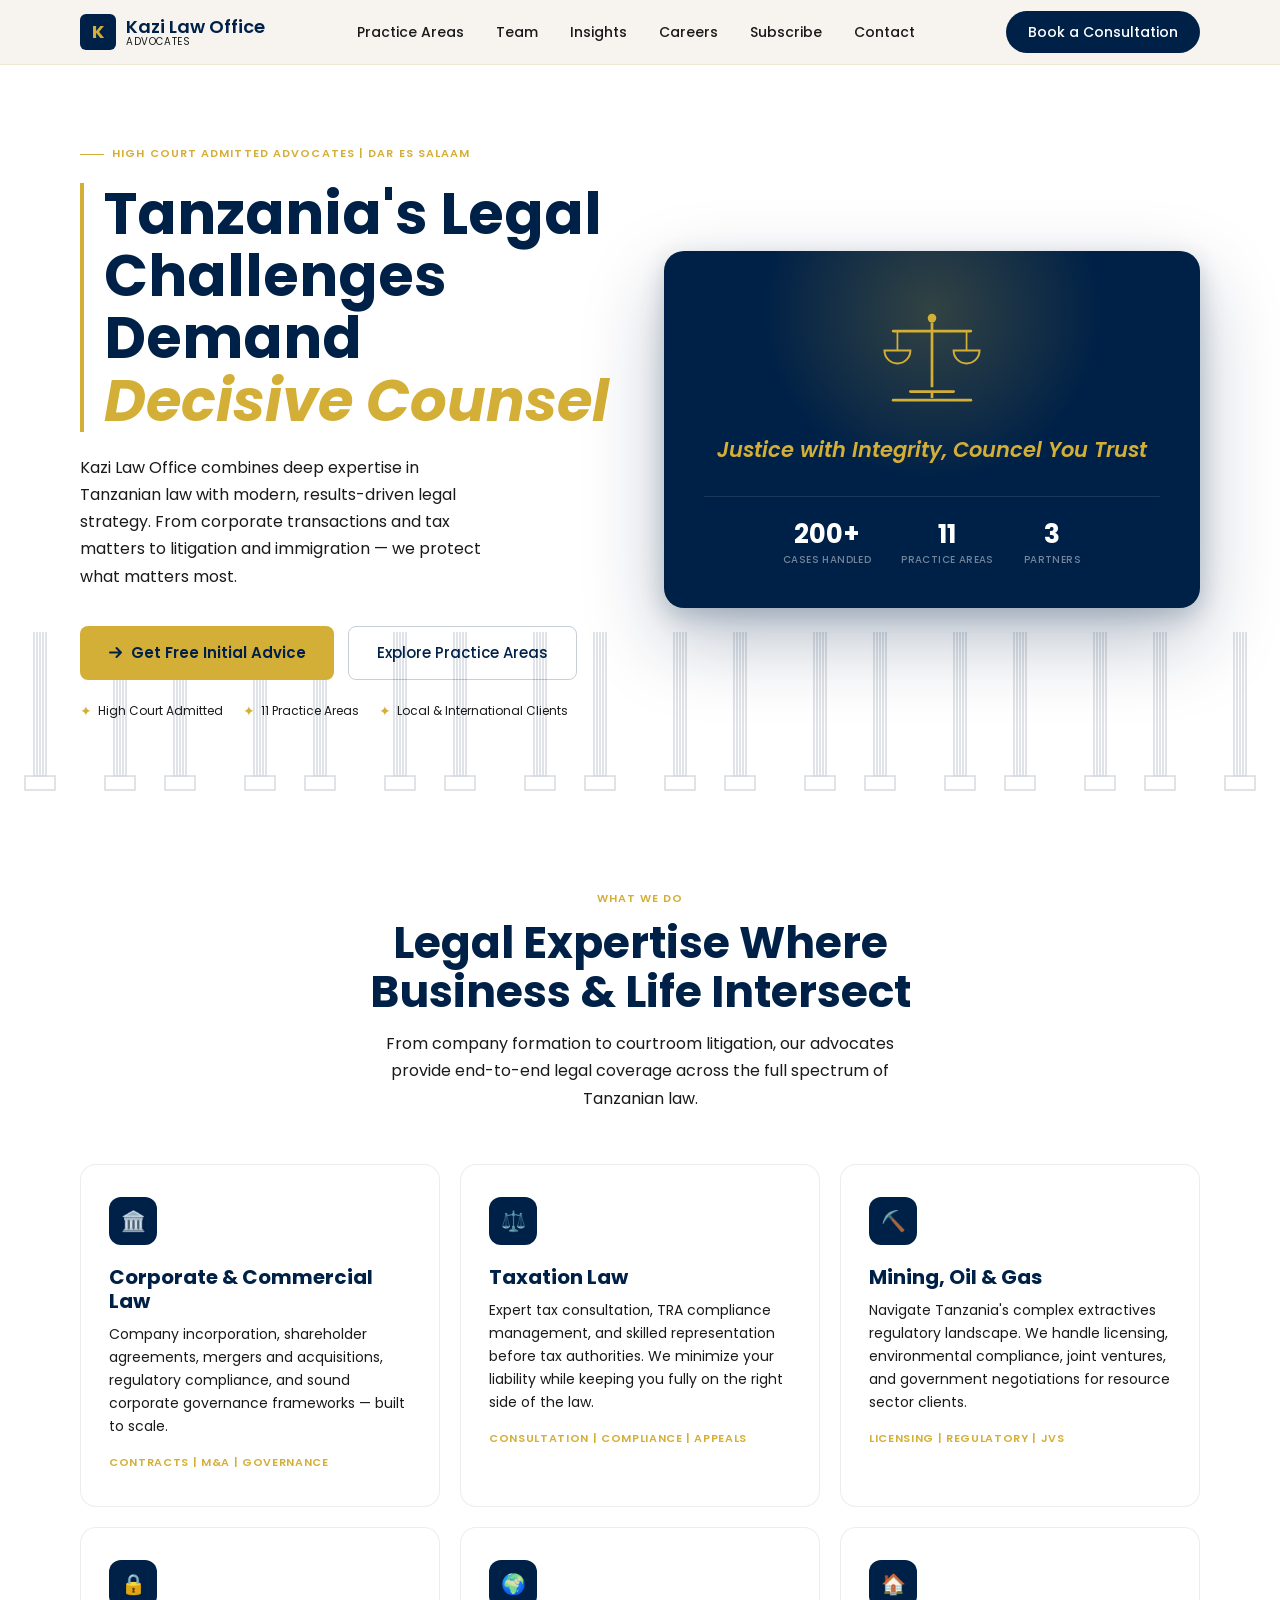
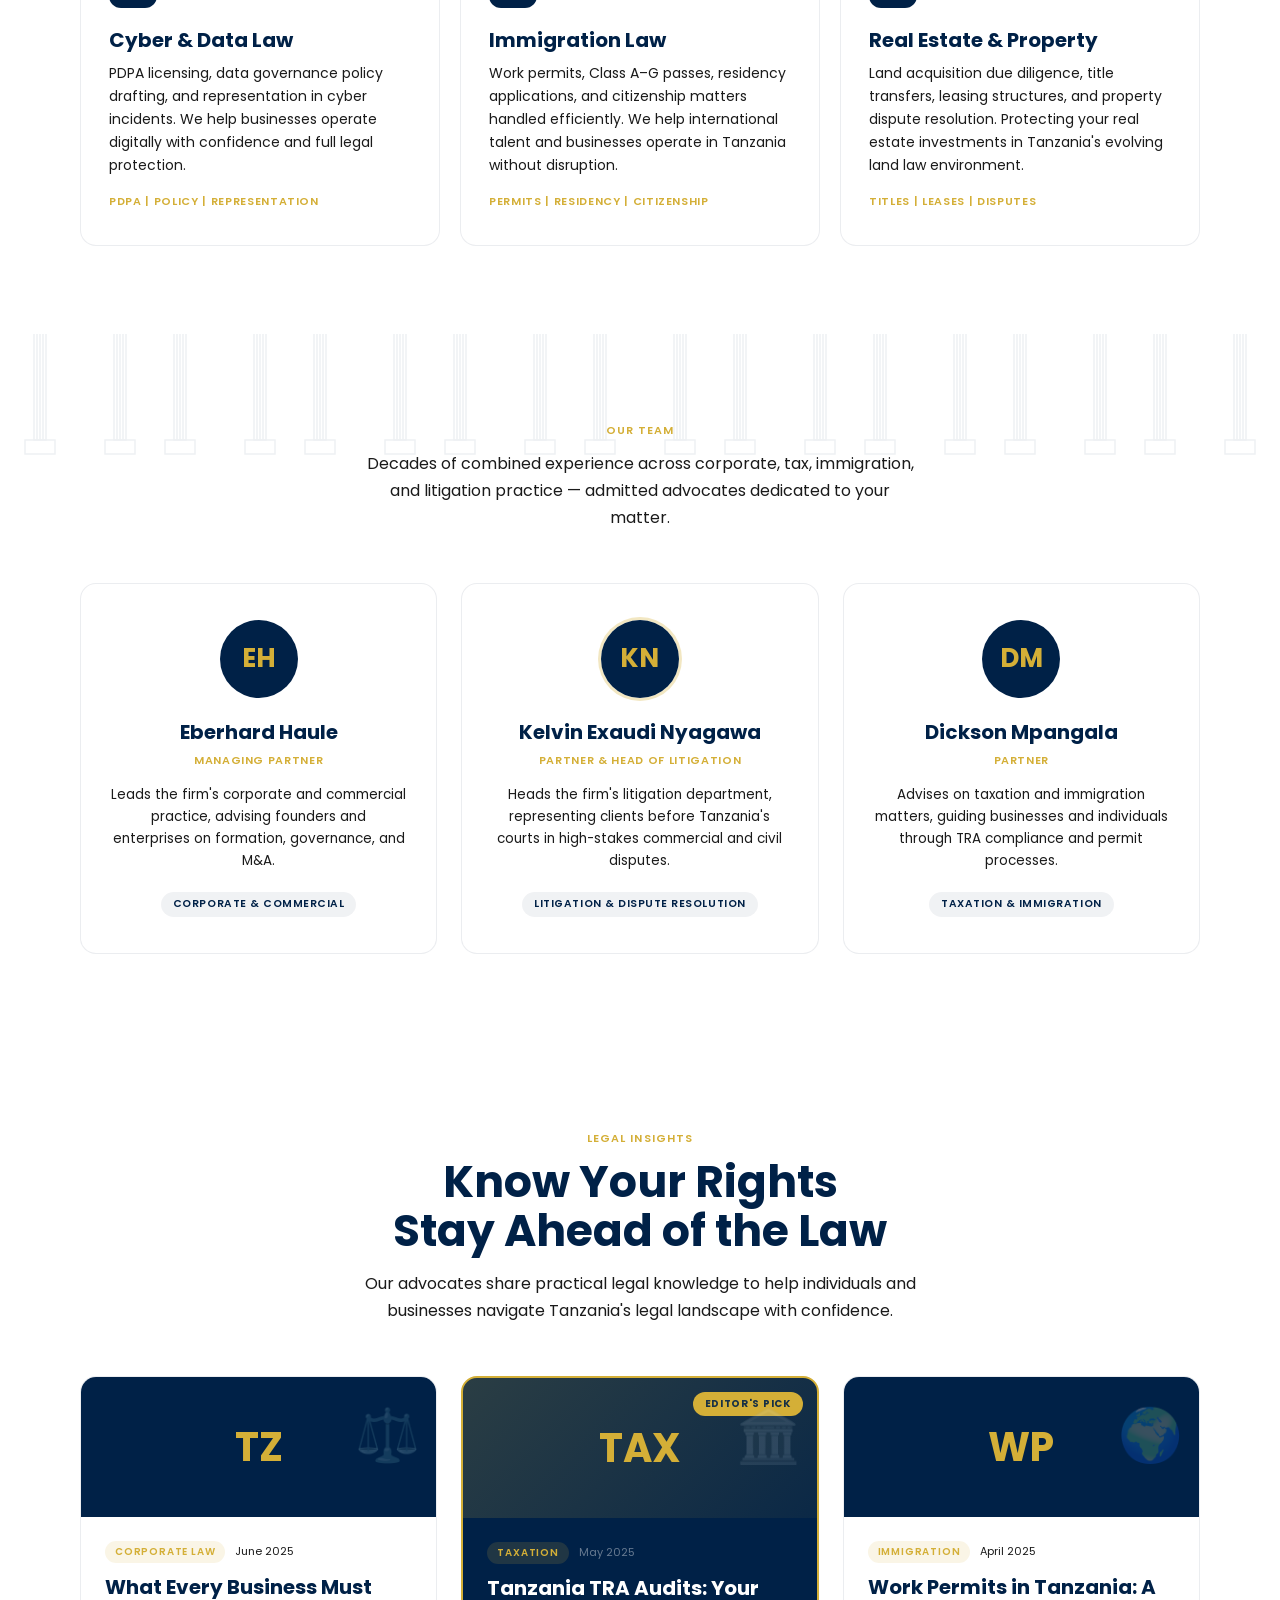
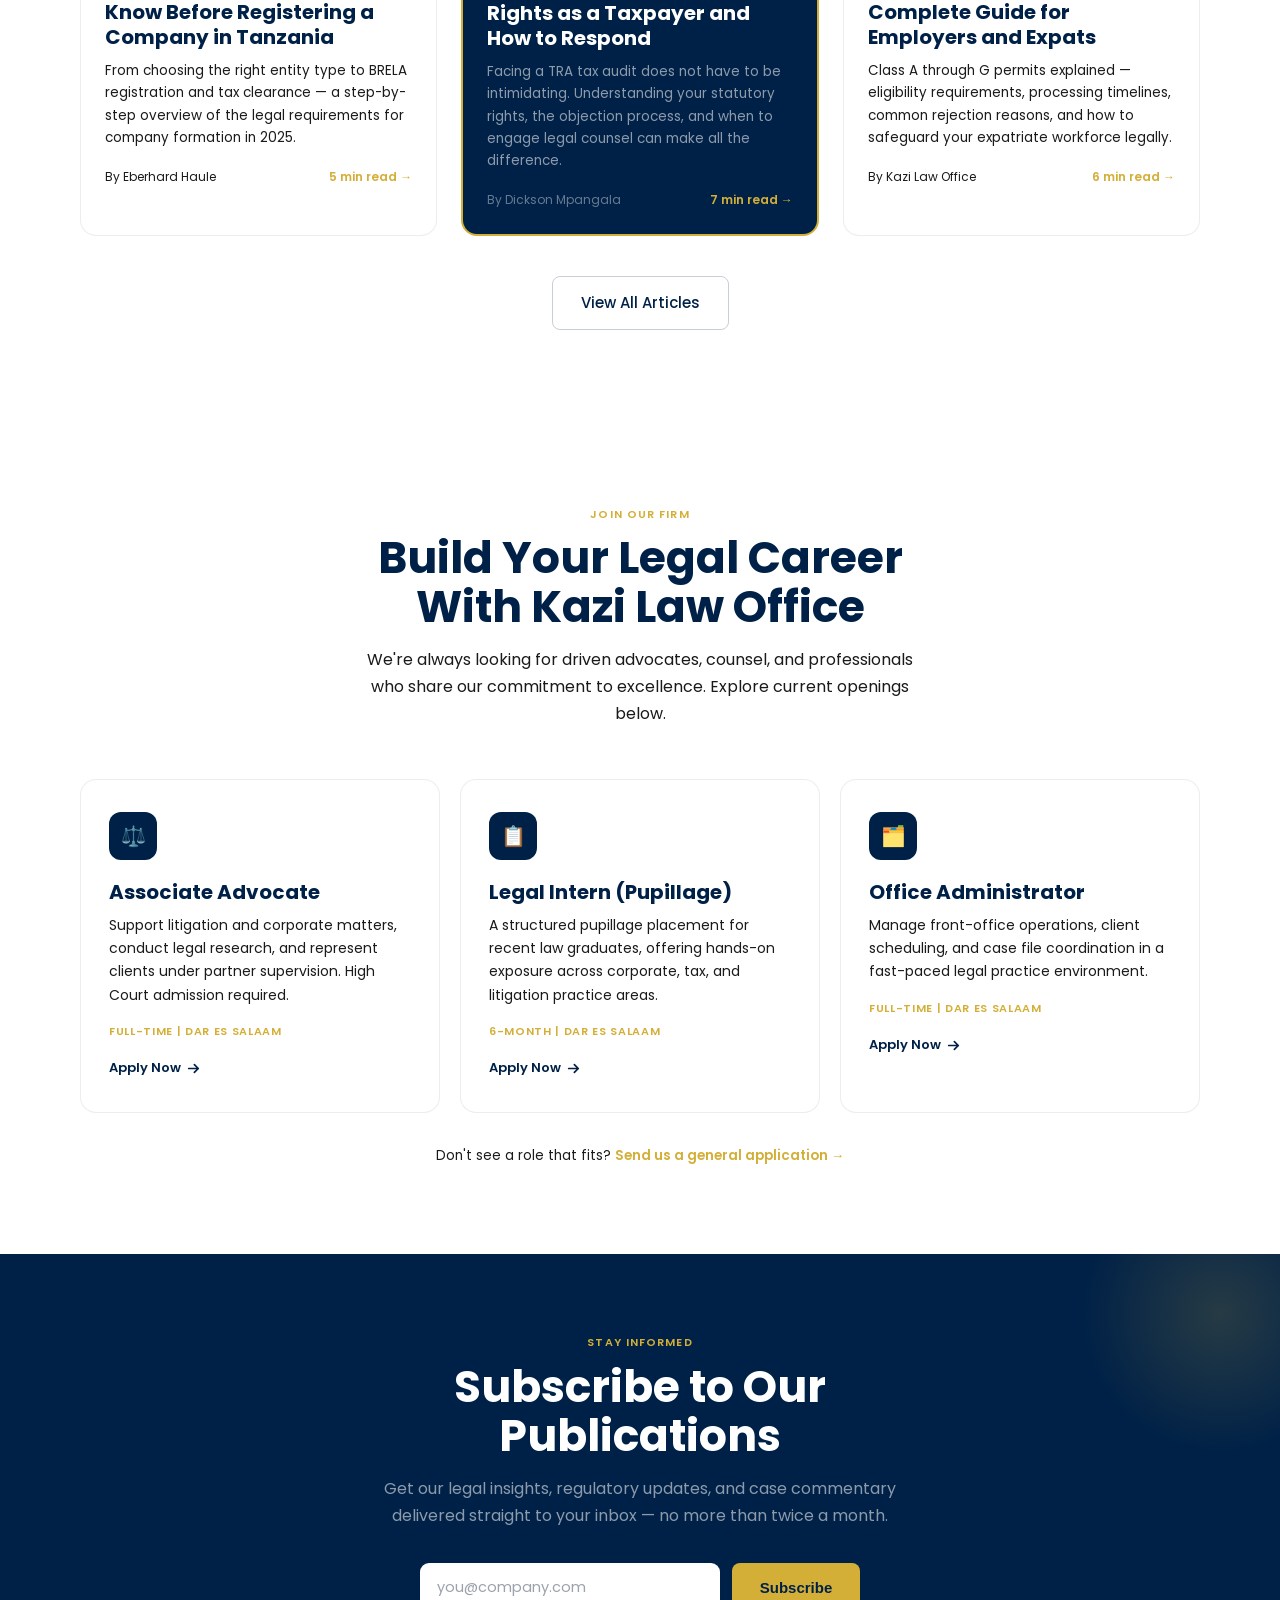
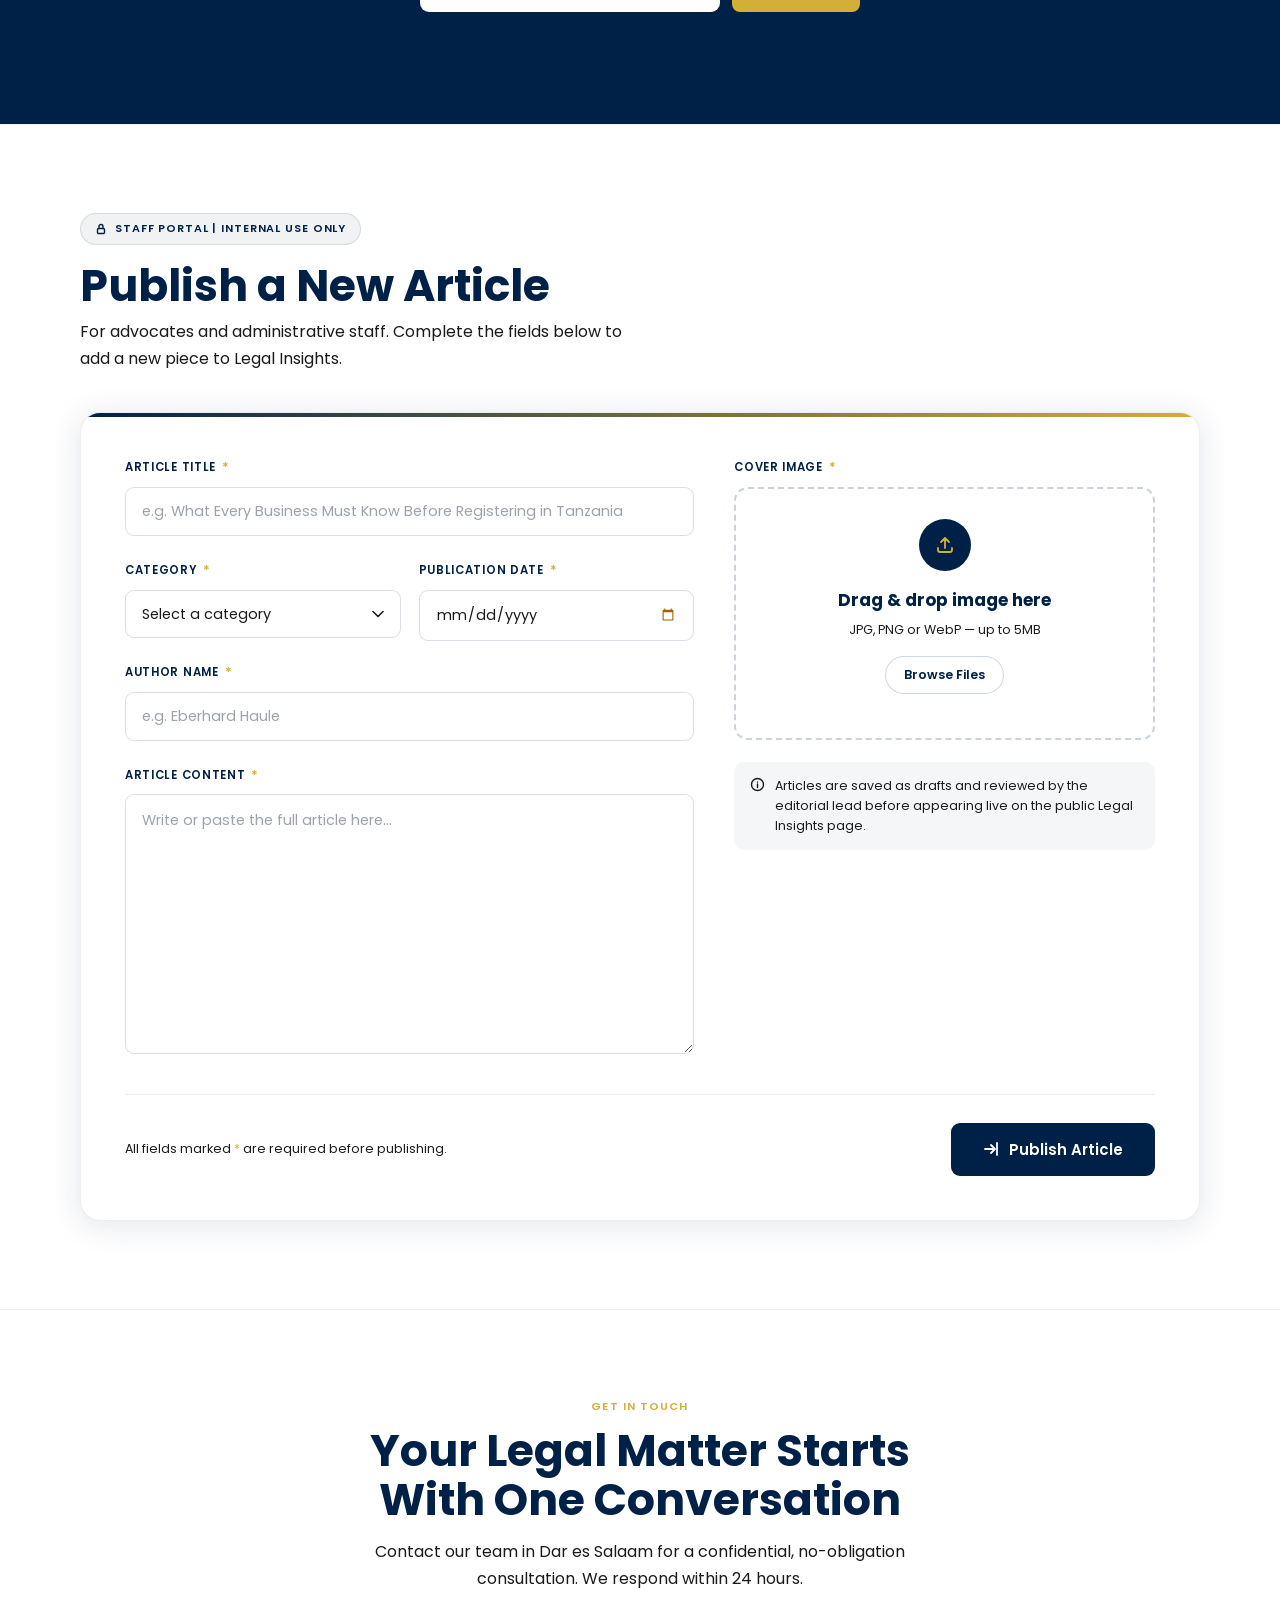
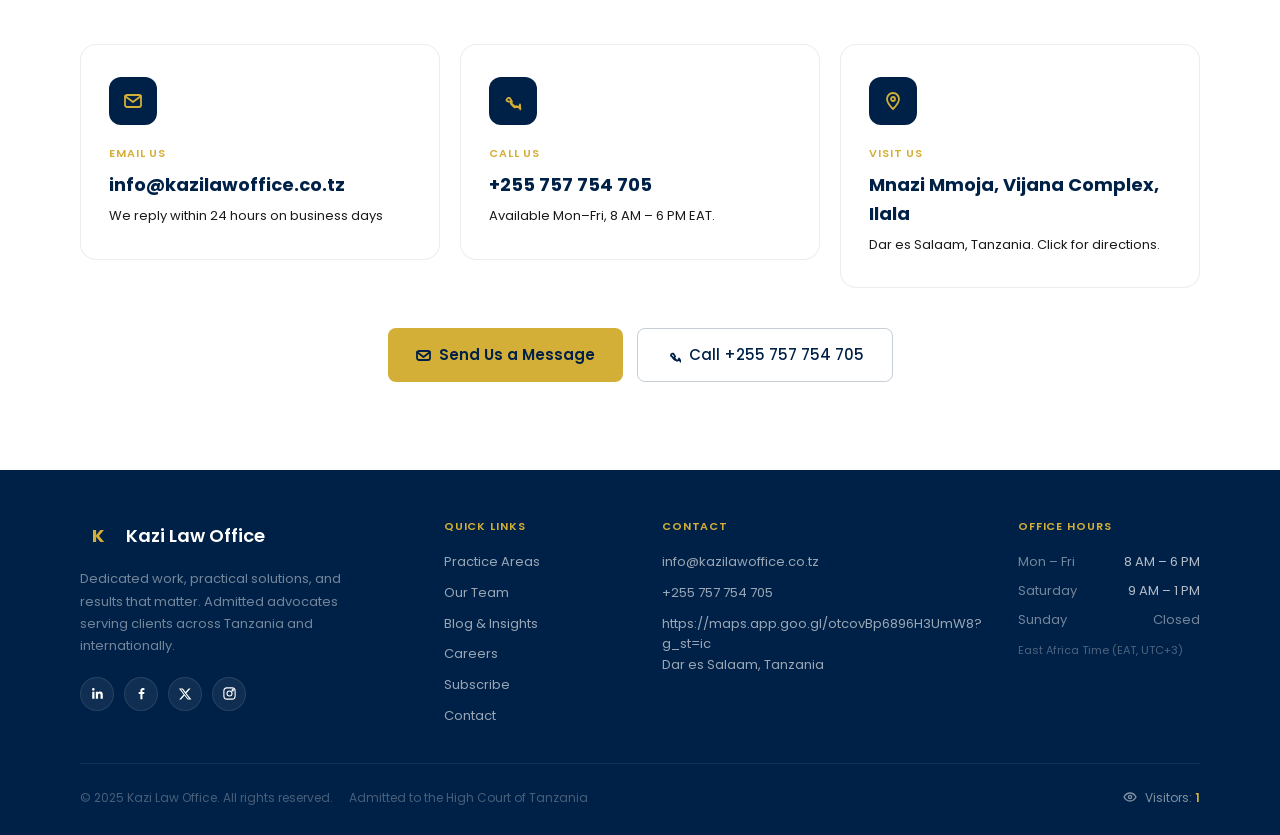
==== index.html @ 8f77ee17 "Add files via upload" ====
<!DOCTYPE html>
<html lang="en">
<head>
<meta charset="UTF-8" />
<meta name="viewport" content="width=device-width, initial-scale=1.0" />
<title>Kazi Law Office — Legal Excellence in Tanzania</title>
<link rel="preconnect" href="https://fonts.googleapis.com" />
<link rel="preconnect" href="https://fonts.gstatic.com" crossorigin />
<link href="https://fonts.googleapis.com/css2?family=Poppins:ital,wght@0,300;0,400;0,500;0,600;0,700;1,400;1,500;1,600&display=swap" rel="stylesheet" />

<style>
  *, *::before, *::after { box-sizing: border-box; margin: 0; padding: 0; }

  :root {
    --navy:    #002147;
    --navy-mid:#002147;
    --navy-lt: #002147;
    --gold:    #d4af37;
    --gold-lt: #d4af37;
    --gold-dim:#d4af37;
    --cream:   #ffffff;
    --slate:   #1a1a1a;
    --mist:    #ffffff;
    --white:   #ffffff;
    --text:    #1a1a1a;
    --radius:  10px;
    --shadow:  0 4px 32px rgba(0,33,71,.12);
  }

  html { scroll-behavior: smooth; }

  body {
    font-family: 'Poppins', sans-serif;
    background: var(--cream);
    color: var(--text);
    line-height: 1.6;
    -webkit-font-smoothing: antialiased;
  }

  /* ── UTILITY ─────────────────────────────── */
  .container {
    width: 100%;
    max-width: 1160px;
    margin: 0 auto;
    padding: 0 20px;
  }

  /* ── NAV ─────────────────────────────────── */
  nav {
    position: sticky;
    top: 0;
    z-index: 100;
    background: rgba(247,244,239,.92);
    backdrop-filter: blur(12px);
    -webkit-backdrop-filter: blur(12px);
    border-bottom: 1px solid rgba(212,175,55,.18);
  }

  .nav-inner {
    display: flex;
    align-items: center;
    justify-content: space-between;
    height: 64px;
    gap: 24px;
  }

  .logo {
    display: flex;
    align-items: center;
    gap: 10px;
    text-decoration: none;
    flex-shrink: 0;
  }

  .logo-mark {
    width: 36px;
    height: 36px;
    background: var(--navy);
    border-radius: 6px;
    display: grid;
    place-items: center;
    font-family: 'Poppins', sans-serif;
    font-weight: 700;
    font-size: 18px;
    color: var(--gold);
    letter-spacing: -0.5px;
  }

  .logo-text {
    font-family: 'Poppins', sans-serif;
    font-weight: 600;
    font-size: 18px;
    color: var(--navy);
    line-height: 1.1;
  }

  .logo-text span {
    display: block;
    font-family: 'Poppins', sans-serif;
    font-weight: 400;
    font-size: 10px;
    color: var(--slate);
    letter-spacing: .06em;
    text-transform: uppercase;
  }

  .nav-links {
    display: flex;
    gap: 32px;
    list-style: none;
  }

  .nav-links a {
    text-decoration: none;
    font-size: 14px;
    font-weight: 500;
    color: var(--slate);
    transition: color .2s;
  }

  .nav-links a:hover { color: var(--navy); }

  .nav-cta {
    display: inline-flex;
    align-items: center;
    background: var(--navy);
    color: var(--white) !important;
    padding: 10px 22px;
    border-radius: 999px;
    font-size: 14px;
    font-weight: 500;
    text-decoration: none;
    transition: background .2s, transform .15s;
    white-space: nowrap;
  }

  .nav-cta:hover { background: var(--navy-lt); transform: translateY(-1px); }

  .nav-mobile-toggle {
    display: none;
    background: none;
    border: none;
    cursor: pointer;
    padding: 4px;
    color: var(--navy);
  }

  /* ── HERO ────────────────────────────────── */
  .hero {
    padding: 72px 0 80px;
    overflow: hidden;
    position: relative;
  }

  .hero::after {
    content: '';
    position: absolute;
    left: 0; right: 0; bottom: 0;
    height: 170px;
    background-image: url("data:image/svg+xml,%3Csvg xmlns='http://www.w3.org/2000/svg' width='140' height='200'%3E%3Cg stroke='%23002147' stroke-width='1.5' fill='none' opacity='0.55'%3E%3Crect x='15' y='10' width='30' height='14'/%3E%3Crect x='24' y='24' width='12' height='150'/%3E%3Cline x1='27' y1='24' x2='27' y2='174'/%3E%3Cline x1='30' y1='24' x2='30' y2='174'/%3E%3Cline x1='33' y1='24' x2='33' y2='174'/%3E%3Crect x='15' y='174' width='30' height='14'/%3E%3Crect x='95' y='10' width='30' height='14'/%3E%3Crect x='104' y='24' width='12' height='150'/%3E%3Cline x1='107' y1='24' x2='107' y2='174'/%3E%3Cline x1='110' y1='24' x2='110' y2='174'/%3E%3Cline x1='113' y1='24' x2='113' y2='174'/%3E%3Crect x='95' y='174' width='30' height='14'/%3E%3C/g%3E%3C/svg%3E");
    background-repeat: repeat-x;
    background-position: bottom;
    background-size: 140px 200px;
    opacity: .3;
    pointer-events: none;
    z-index: 0;
  }

  .hero > .container { position: relative; z-index: 1; }

  .hero-grid {
    display: grid;
    grid-template-columns: 1fr 1fr;
    gap: 48px;
    align-items: center;
  }

  .hero-eyebrow {
    display: inline-flex;
    align-items: center;
    gap: 8px;
    font-size: 11px;
    font-weight: 600;
    letter-spacing: .1em;
    text-transform: uppercase;
    color: var(--gold-dim);
    margin-bottom: 20px;
  }

  .hero-eyebrow::before {
    content: '';
    display: block;
    width: 24px;
    height: 1.5px;
    background: var(--gold);
  }

  .hero-headline {
    font-family: 'Poppins', sans-serif;
    font-size: clamp(36px, 4.5vw, 58px);
    font-weight: 700;
    line-height: 1.08;
    color: var(--navy);
    border-left: 4px solid var(--gold);
    padding-left: 20px;
    margin-bottom: 22px;
  }

  .hero-headline em {
    font-style: italic;
    color: var(--gold);
  }

  .hero-sub {
    font-size: 16px;
    color: var(--slate);
    max-width: 420px;
    margin-bottom: 36px;
    line-height: 1.7;
  }

  .hero-actions {
    display: flex;
    gap: 14px;
    flex-wrap: wrap;
  }

  .btn-primary {
    display: inline-flex;
    align-items: center;
    gap: 8px;
    background: var(--gold);
    color: var(--navy);
    padding: 14px 28px;
    border-radius: 8px;
    font-weight: 600;
    font-size: 15px;
    text-decoration: none;
    transition: background .2s, transform .15s, box-shadow .2s;
  }

  .btn-primary:hover {
    background: var(--gold-lt);
    transform: translateY(-2px);
    box-shadow: 0 8px 24px rgba(212,175,55,.35);
  }

  .btn-secondary {
    display: inline-flex;
    align-items: center;
    gap: 8px;
    background: transparent;
    color: var(--navy);
    padding: 14px 28px;
    border-radius: 8px;
    font-weight: 500;
    font-size: 15px;
    text-decoration: none;
    border: 1.5px solid rgba(0,33,71,.22);
    transition: border-color .2s, background .2s;
  }

  .btn-secondary:hover {
    border-color: var(--navy);
    background: rgba(0,33,71,.04);
  }

  /* ── HERO DASHBOARD CARD ─────────────────── */
  .hero-visual {
    position: relative;
  }

  .dashboard-card {
    background: var(--navy);
    border-radius: 18px;
    padding: 28px;
    box-shadow: 0 32px 80px rgba(0,33,71,.28), 0 8px 24px rgba(0,33,71,.2);
    position: relative;
    overflow: hidden;
  }

  .dashboard-card::before {
    content: '';
    position: absolute;
    top: -60px;
    right: -60px;
    width: 200px;
    height: 200px;
    background: radial-gradient(circle, rgba(212,175,55,.2) 0%, transparent 70%);
    pointer-events: none;
  }

  .db-header {
    display: flex;
    align-items: center;
    justify-content: space-between;
    margin-bottom: 22px;
  }

  .db-title {
    font-family: 'Poppins', sans-serif;
    font-size: 15px;
    font-weight: 600;
    color: var(--gold);
    letter-spacing: .03em;
  }

  .db-badge {
    font-size: 10px;
    font-weight: 600;
    letter-spacing: .08em;
    text-transform: uppercase;
    color: var(--gold);
    background: rgba(212,175,55,.15);
    border: 1px solid rgba(212,175,55,.3);
    padding: 3px 10px;
    border-radius: 999px;
  }

  .db-stats {
    display: grid;
    grid-template-columns: repeat(3, 1fr);
    gap: 12px;
    margin-bottom: 22px;
  }

  .db-stat {
    background: rgba(255,255,255,.05);
    border: 1px solid rgba(255,255,255,.08);
    border-radius: 10px;
    padding: 14px 12px;
    text-align: center;
  }

  .db-stat-val {
    font-family: 'Poppins', sans-serif;
    font-size: 26px;
    font-weight: 700;
    color: var(--white);
    line-height: 1;
    margin-bottom: 4px;
  }

  .db-stat-lbl {
    font-size: 10px;
    font-weight: 500;
    color: rgba(255,255,255,.45);
    letter-spacing: .04em;
  }

  .db-cases {
    display: flex;
    flex-direction: column;
    gap: 10px;
    margin-bottom: 20px;
  }

  .db-case {
    display: flex;
    align-items: center;
    gap: 12px;
    background: rgba(255,255,255,.04);
    border-radius: 8px;
    padding: 10px 14px;
  }

  .db-case-dot {
    width: 8px;
    height: 8px;
    border-radius: 50%;
    flex-shrink: 0;
  }

  .dot-green  { background: #3ECF8E; }
  .dot-gold   { background: var(--gold); }
  .dot-blue   { background: #5B8DEF; }

  .db-case-name {
    font-size: 12px;
    color: rgba(255,255,255,.75);
    flex: 1;
  }

  .db-case-status {
    font-size: 10px;
    font-weight: 600;
    letter-spacing: .05em;
    text-transform: uppercase;
  }

  .status-active  { color: #3ECF8E; }
  .status-pending { color: var(--gold-lt); }
  .status-review  { color: #5B8DEF; }

  .db-footer {
    display: flex;
    align-items: center;
    justify-content: space-between;
    padding-top: 16px;
    border-top: 1px solid rgba(255,255,255,.08);
  }

  .db-footer-text {
    font-size: 11px;
    color: rgba(255,255,255,.35);
  }

  .db-avatar-stack {
    display: flex;
  }

  .db-avatar {
    width: 26px;
    height: 26px;
    border-radius: 50%;
    border: 2px solid var(--navy);
    display: grid;
    place-items: center;
    font-size: 10px;
    font-weight: 600;
    color: var(--navy);
    margin-left: -8px;
  }

  .db-avatar:first-child { margin-left: 0; }

  .avatar-e { background: #D4AF37; }
  .avatar-r { background: #7C6AAD; color: white; }
  .avatar-d { background: #3ECF8E; }
  .avatar-s { background: #5B8DEF; color: white; }

  /* ── HERO LAW VISUAL (replaces Client Matter Portal) ── */
  .law-visual-card {
    background: var(--navy);
    border-radius: 20px;
    padding: 52px 40px 40px;
    position: relative;
    overflow: hidden;
    box-shadow: 0 32px 80px rgba(0,33,71,.28), 0 8px 24px rgba(0,33,71,.2);
    display: flex;
    flex-direction: column;
    align-items: center;
    text-align: center;
  }

  .law-visual-glow {
    position: absolute;
    top: -110px; left: 50%;
    transform: translateX(-50%);
    width: 340px; height: 340px;
    background: radial-gradient(circle, rgba(212,175,55,.24) 0%, transparent 70%);
    pointer-events: none;
  }

  .scales-icon { width: 108px; height: 108px; margin-bottom: 24px; position: relative; z-index: 1; }

  .law-visual-caption {
    font-family: 'Poppins', sans-serif;
    font-style: italic;
    font-size: 21px;
    font-weight: 600;
    color: var(--gold);
    line-height: 1.4;
    margin-bottom: 32px;
    position: relative;
    z-index: 1;
  }

  .law-visual-stats {
    display: flex;
    gap: 30px;
    padding-top: 24px;
    border-top: 1px solid rgba(255,255,255,.1);
    width: 100%;
    justify-content: center;
    position: relative;
    z-index: 1;
  }

  .lv-stat { display: flex; flex-direction: column; align-items: center; }

  .lv-stat-val {
    font-family: 'Poppins', sans-serif;
    font-size: 26px;
    font-weight: 700;
    color: var(--white);
    line-height: 1;
    margin-bottom: 5px;
  }

  .lv-stat-lbl {
    font-size: 10px;
    font-weight: 500;
    letter-spacing: .04em;
    text-transform: uppercase;
    color: rgba(255,255,255,.45);
  }

  .hero-trust {
    display: flex;
    align-items: center;
    gap: 20px;
    margin-top: 20px;
    flex-wrap: wrap;
  }

  .trust-item {
    display: flex;
    align-items: center;
    gap: 6px;
    font-size: 12px;
    color: var(--slate);
  }

  .trust-icon {
    color: var(--gold);
    font-size: 14px;
  }

  /* ── SECTION COMMON ──────────────────────── */
  .section-eyebrow {
    font-size: 11px;
    font-weight: 600;
    letter-spacing: .1em;
    text-transform: uppercase;
    color: var(--gold-dim);
    margin-bottom: 10px;
  }

  .section-title {
    font-family: 'Poppins', sans-serif;
    font-size: clamp(28px, 3.5vw, 44px);
    font-weight: 700;
    color: var(--navy);
    line-height: 1.12;
    margin-bottom: 14px;
  }

  .section-sub {
    font-size: 16px;
    color: var(--slate);
    max-width: 560px;
    line-height: 1.7;
  }

  /* ── FEATURE BENTO ───────────────────────── */
  .features {
    padding: 88px 0;
    background: var(--white);
  }

  .features-header {
    text-align: center;
    margin-bottom: 52px;
  }

  .features-header .section-sub {
    margin: 0 auto;
  }

  .bento-grid {
    display: grid;
    grid-template-columns: repeat(3, 1fr);
    gap: 20px;
  }

  .bento-card {
    background: var(--cream);
    border: 1px solid rgba(0,33,71,.08);
    border-radius: 16px;
    padding: 32px 28px;
    cursor: pointer;
    transition: border-color .25s, box-shadow .25s, transform .2s;
    position: relative;
    overflow: hidden;
  }

  .bento-card::after {
    content: '';
    position: absolute;
    inset: 0;
    border-radius: 16px;
    background: linear-gradient(135deg, rgba(212,175,55,.06) 0%, transparent 60%);
    opacity: 0;
    transition: opacity .3s;
  }

  .bento-card:hover {
    border-color: rgba(212,175,55,.45);
    box-shadow: 0 12px 40px rgba(0,33,71,.1);
    transform: translateY(-4px);
  }

  .bento-card:hover::after { opacity: 1; }

  .bento-icon {
    width: 48px;
    height: 48px;
    background: var(--navy);
    border-radius: 12px;
    display: grid;
    place-items: center;
    margin-bottom: 20px;
    font-size: 20px;
    transition: background .25s;
  }

  .bento-card:hover .bento-icon { background: var(--gold); }

  .bento-title {
    font-family: 'Poppins', sans-serif;
    font-size: 20px;
    font-weight: 700;
    color: var(--navy);
    margin-bottom: 10px;
    line-height: 1.2;
  }

  .bento-desc {
    font-size: 14px;
    color: var(--slate);
    line-height: 1.65;
  }

  .bento-tag {
    display: inline-block;
    margin-top: 16px;
    font-size: 11px;
    font-weight: 600;
    letter-spacing: .06em;
    text-transform: uppercase;
    color: var(--gold-dim);
  }

  /* ── PRICING ─────────────────────────────── */
  .pricing {
    padding: 88px 0;
    background: var(--navy);
    position: relative;
    overflow: hidden;
  }

  .pricing::before {
    content: '';
    position: absolute;
    top: -120px;
    left: 50%;
    transform: translateX(-50%);
    width: 600px;
    height: 600px;
    background: radial-gradient(circle, rgba(212,175,55,.08) 0%, transparent 65%);
    pointer-events: none;
  }

  .pricing-header {
    text-align: center;
    margin-bottom: 40px;
  }

  .pricing-header .section-eyebrow { color: var(--gold-lt); }

  .pricing-header .section-title { color: var(--white); }

  .pricing-header .section-sub {
    color: rgba(255,255,255,.55);
    margin: 0 auto;
  }

  .toggle-wrap {
    display: flex;
    align-items: center;
    justify-content: center;
    gap: 14px;
    margin-bottom: 52px;
  }

  .toggle-label {
    font-size: 14px;
    font-weight: 500;
    color: rgba(255,255,255,.6);
    cursor: pointer;
    transition: color .2s;
    user-select: none;
  }

  .toggle-label.active { color: var(--white); }

  .toggle-switch {
    position: relative;
    width: 52px;
    height: 28px;
    background: rgba(255,255,255,.12);
    border-radius: 999px;
    cursor: pointer;
    transition: background .25s;
    border: 1.5px solid rgba(255,255,255,.15);
  }

  .toggle-switch.annual { background: var(--gold); border-color: var(--gold); }

  .toggle-knob {
    position: absolute;
    top: 3px;
    left: 3px;
    width: 20px;
    height: 20px;
    background: var(--white);
    border-radius: 50%;
    transition: transform .25s cubic-bezier(.4,0,.2,1);
    box-shadow: 0 1px 4px rgba(0,0,0,.2);
  }

  .toggle-switch.annual .toggle-knob { transform: translateX(24px); }

  .save-badge {
    background: rgba(212,175,55,.2);
    color: var(--gold-lt);
    border: 1px solid rgba(212,175,55,.3);
    font-size: 11px;
    font-weight: 600;
    letter-spacing: .05em;
    text-transform: uppercase;
    padding: 3px 10px;
    border-radius: 999px;
  }

  .pricing-cards {
    display: grid;
    grid-template-columns: repeat(3, 1fr);
    gap: 20px;
    align-items: start;
  }

  .price-card {
    background: rgba(255,255,255,.05);
    border: 1px solid rgba(255,255,255,.1);
    border-radius: 18px;
    padding: 36px 28px;
    transition: transform .2s, border-color .2s;
  }

  .price-card:hover { transform: translateY(-4px); }

  .price-card.popular {
    background: var(--cream);
    border-color: var(--gold);
    border-width: 2px;
    position: relative;
    padding-top: 48px;
  }

  .popular-badge {
    position: absolute;
    top: -1px;
    left: 50%;
    transform: translateX(-50%);
    background: var(--gold);
    color: var(--navy);
    font-size: 11px;
    font-weight: 700;
    letter-spacing: .07em;
    text-transform: uppercase;
    padding: 5px 16px;
    border-radius: 0 0 10px 10px;
    white-space: nowrap;
  }

  .plan-name {
    font-size: 13px;
    font-weight: 600;
    letter-spacing: .08em;
    text-transform: uppercase;
    color: rgba(255,255,255,.45);
    margin-bottom: 10px;
  }

  .price-card.popular .plan-name { color: var(--slate); }

  .plan-price {
    font-family: 'Poppins', sans-serif;
    font-size: 46px;
    font-weight: 700;
    color: var(--white);
    line-height: 1;
    margin-bottom: 4px;
  }

  .price-card.popular .plan-price { color: var(--navy); }

  .plan-price .currency {
    font-size: 22px;
    vertical-align: super;
    font-family: 'Poppins', sans-serif;
    font-weight: 500;
  }

  .plan-period {
    font-size: 13px;
    color: rgba(255,255,255,.4);
    margin-bottom: 24px;
  }

  .price-card.popular .plan-period { color: var(--slate); }

  .plan-desc {
    font-size: 14px;
    color: rgba(255,255,255,.5);
    margin-bottom: 28px;
    line-height: 1.6;
    padding-bottom: 24px;
    border-bottom: 1px solid rgba(255,255,255,.1);
  }

  .price-card.popular .plan-desc {
    color: var(--slate);
    border-bottom-color: rgba(0,33,71,.1);
  }

  .plan-features {
    list-style: none;
    display: flex;
    flex-direction: column;
    gap: 12px;
    margin-bottom: 32px;
  }

  .plan-features li {
    display: flex;
    align-items: flex-start;
    gap: 10px;
    font-size: 13.5px;
    color: rgba(255,255,255,.65);
    line-height: 1.45;
  }

  .price-card.popular .plan-features li { color: var(--text); }

  .feat-check {
    width: 16px;
    height: 16px;
    border-radius: 50%;
    background: rgba(212,175,55,.2);
    flex-shrink: 0;
    display: grid;
    place-items: center;
    margin-top: 1px;
  }

  .price-card.popular .feat-check { background: rgba(212,175,55,.25); }

  .feat-check svg { width: 9px; height: 9px; stroke: var(--gold-lt); stroke-width: 2.5; }
  .price-card.popular .feat-check svg { stroke: var(--gold-dim); }

  .plan-cta-ghost {
    display: block;
    text-align: center;
    padding: 13px;
    border-radius: 8px;
    border: 1.5px solid rgba(255,255,255,.18);
    color: rgba(255,255,255,.7);
    text-decoration: none;
    font-size: 14px;
    font-weight: 500;
    transition: border-color .2s, color .2s;
  }

  .plan-cta-ghost:hover {
    border-color: rgba(255,255,255,.5);
    color: var(--white);
  }

  .plan-cta-solid {
    display: block;
    text-align: center;
    padding: 13px;
    border-radius: 8px;
    background: var(--gold);
    color: var(--navy);
    text-decoration: none;
    font-size: 14px;
    font-weight: 600;
    transition: background .2s, transform .15s;
  }

  .plan-cta-solid:hover { background: var(--gold-lt); transform: translateY(-1px); }

  /* ── INTERNAL ARTICLE PUBLISHER ──────────── */
  .admin-section {
    padding: 88px 0;
    background: var(--mist);
    border-top: 1px solid rgba(0,33,71,.06);
    border-bottom: 1px solid rgba(0,33,71,.06);
  }

  .admin-header-row {
    display: flex;
    align-items: flex-start;
    justify-content: space-between;
    gap: 24px;
    margin-bottom: 40px;
    flex-wrap: wrap;
  }

  .admin-lock-badge {
    display: inline-flex;
    align-items: center;
    gap: 8px;
    font-size: 11px;
    font-weight: 600;
    letter-spacing: .08em;
    text-transform: uppercase;
    color: var(--navy);
    background: rgba(0,33,71,.06);
    border: 1px solid rgba(0,33,71,.12);
    padding: 6px 14px;
    border-radius: 999px;
    margin-bottom: 16px;
  }

  .admin-card {
    background: var(--white);
    border: 1px solid rgba(0,33,71,.08);
    border-radius: 20px;
    box-shadow: var(--shadow);
    padding: 44px;
    position: relative;
    overflow: hidden;
  }

  .admin-card::before {
    content: '';
    position: absolute;
    top: 0; left: 0; right: 0;
    height: 4px;
    background: linear-gradient(90deg, var(--navy) 0%, var(--gold) 100%);
  }

  .admin-grid {
    display: grid;
    grid-template-columns: 1.15fr .85fr;
    gap: 40px;
    align-items: start;
  }

  .form-group { margin-bottom: 24px; }
  .form-group:last-child { margin-bottom: 0; }

  .form-row {
    display: grid;
    grid-template-columns: 1fr 1fr;
    gap: 18px;
  }

  .form-label {
    display: flex;
    align-items: center;
    gap: 6px;
    font-size: 11.5px;
    font-weight: 600;
    letter-spacing: .06em;
    text-transform: uppercase;
    color: var(--navy);
    margin-bottom: 9px;
  }

  .form-label .req { color: var(--gold-dim); font-size: 13px; }

  .form-control {
    width: 100%;
    font-family: 'Poppins', sans-serif;
    font-size: 14.5px;
    color: var(--text);
    background: var(--cream);
    border: 1.5px solid rgba(0,33,71,.14);
    border-radius: 9px;
    padding: 13px 16px;
    transition: border-color .2s, box-shadow .2s, background .2s;
  }

  .form-control::placeholder { color: rgba(74,85,104,.55); }

  .form-control:hover { border-color: rgba(0,33,71,.24); }

  .form-control:focus {
    outline: none;
    border-color: var(--gold);
    background: var(--white);
    box-shadow: 0 0 0 4px rgba(212,175,55,.14);
  }

  select.form-control {
    appearance: none;
    -webkit-appearance: none;
    background-image: url("data:image/svg+xml,%3Csvg xmlns='http://www.w3.org/2000/svg' width='12' height='8' viewBox='0 0 12 8' fill='none'%3E%3Cpath d='M1 1.5 6 6.5 11 1.5' stroke='%231A1A1A' stroke-width='1.6' stroke-linecap='round' stroke-linejoin='round'/%3E%3C/svg%3E");
    background-repeat: no-repeat;
    background-position: right 16px center;
    padding-right: 40px;
    cursor: pointer;
  }

  input[type="date"].form-control {
    cursor: pointer;
    color-scheme: light;
  }

  input[type="date"].form-control::-webkit-calendar-picker-indicator {
    filter: invert(38%) sepia(45%) saturate(1200%) hue-rotate(2deg) brightness(95%);
    cursor: pointer;
    padding: 2px;
  }

  .content-textarea {
    min-height: 260px;
    resize: vertical;
    line-height: 1.7;
    font-size: 14.5px;
  }

  .dropzone {
    border: 2px dashed rgba(0,33,71,.2);
    border-radius: 14px;
    background: var(--cream);
    padding: 30px 22px;
    text-align: center;
    cursor: pointer;
    transition: border-color .2s, background .2s, transform .15s;
    display: flex;
    flex-direction: column;
    align-items: center;
    justify-content: center;
    min-height: 200px;
  }

  .dropzone:hover { border-color: rgba(212,175,55,.6); background: rgba(212,175,55,.05); }

  .dropzone.dragover {
    border-color: var(--gold);
    background: rgba(212,175,55,.1);
    transform: scale(1.01);
  }

  .dropzone.has-file {
    border-style: solid;
    border-color: var(--gold);
    background: rgba(212,175,55,.06);
  }

  .dropzone-icon {
    width: 52px;
    height: 52px;
    border-radius: 50%;
    background: var(--navy);
    display: grid;
    place-items: center;
    margin-bottom: 16px;
  }

  .dropzone-title {
    font-family: 'Poppins', sans-serif;
    font-size: 17px;
    font-weight: 700;
    color: var(--navy);
    margin-bottom: 6px;
  }

  .dropzone-sub {
    font-size: 12.5px;
    color: var(--slate);
    margin-bottom: 16px;
  }

  .dropzone-browse {
    display: inline-flex;
    align-items: center;
    gap: 6px;
    font-size: 12.5px;
    font-weight: 600;
    color: var(--navy);
    background: var(--white);
    border: 1.5px solid rgba(0,33,71,.18);
    padding: 8px 18px;
    border-radius: 999px;
    transition: border-color .2s, background .2s;
  }

  .dropzone:hover .dropzone-browse { border-color: var(--gold); }

  .dropzone-filename {
    margin-top: 14px;
    font-size: 12.5px;
    font-weight: 600;
    color: var(--gold-dim);
    word-break: break-all;
    padding: 0 6px;
  }

  .admin-meta-note {
    display: flex;
    align-items: flex-start;
    gap: 10px;
    margin-top: 22px;
    padding: 14px 16px;
    background: rgba(0,33,71,.04);
    border-radius: 10px;
    font-size: 12.5px;
    color: var(--slate);
    line-height: 1.6;
  }

  .publish-row {
    display: flex;
    align-items: center;
    justify-content: space-between;
    gap: 20px;
    margin-top: 32px;
    padding-top: 28px;
    border-top: 1px solid rgba(0,33,71,.08);
    flex-wrap: wrap;
  }

  .publish-btn {
    display: inline-flex;
    align-items: center;
    gap: 10px;
    background: var(--navy);
    color: var(--white);
    padding: 15px 32px;
    border-radius: 9px;
    font-weight: 600;
    font-size: 15px;
    border: none;
    cursor: pointer;
    transition: background .2s, transform .15s, box-shadow .2s;
    font-family: 'Poppins', sans-serif;
  }

  .publish-btn:hover {
    background: var(--navy-lt);
    transform: translateY(-2px);
    box-shadow: 0 10px 28px rgba(0,33,71,.25);
  }

  .publish-status {
    font-size: 12.5px;
    color: var(--slate);
  }

  .publish-success {
    display: none;
    align-items: center;
    gap: 8px;
    font-size: 13px;
    font-weight: 600;
    color: #1C8A5C;
  }

  .publish-success.show { display: inline-flex; }

  /* ── TEAM / PARTNERS ─────────────────────── */
  .team-section {
    padding: 88px 0;
    background: var(--cream);
    position: relative;
    overflow: hidden;
  }

  .team-section::before {
    content: '';
    position: absolute;
    top: 0; left: 0; right: 0;
    height: 130px;
    background-image: url("data:image/svg+xml,%3Csvg xmlns='http://www.w3.org/2000/svg' width='140' height='200'%3E%3Cg stroke='%23002147' stroke-width='1.5' fill='none' opacity='0.55'%3E%3Crect x='15' y='10' width='30' height='14'/%3E%3Crect x='24' y='24' width='12' height='150'/%3E%3Cline x1='27' y1='24' x2='27' y2='174'/%3E%3Cline x1='30' y1='24' x2='30' y2='174'/%3E%3Cline x1='33' y1='24' x2='33' y2='174'/%3E%3Crect x='15' y='174' width='30' height='14'/%3E%3Crect x='95' y='10' width='30' height='14'/%3E%3Crect x='104' y='24' width='12' height='150'/%3E%3Cline x1='107' y1='24' x2='107' y2='174'/%3E%3Cline x1='110' y1='24' x2='110' y2='174'/%3E%3Cline x1='113' y1='24' x2='113' y2='174'/%3E%3Crect x='95' y='174' width='30' height='14'/%3E%3C/g%3E%3C/svg%3E");
    background-repeat: repeat-x;
    background-position: top;
    background-size: 140px 200px;
    opacity: .12;
    transform: rotate(180deg);
    pointer-events: none;
  }

  .team-section .container { position: relative; z-index: 1; }

  .team-grid {
    display: grid;
    grid-template-columns: repeat(3, 1fr);
    gap: 24px;
  }

  .team-card {
    background: var(--white);
    border: 1px solid rgba(0,33,71,.08);
    border-radius: 16px;
    padding: 36px 30px;
    text-align: center;
    transition: box-shadow .25s, transform .2s, border-color .25s;
  }

  .team-card:hover {
    box-shadow: 0 16px 44px rgba(0,33,71,.12);
    transform: translateY(-4px);
    border-color: rgba(212,175,55,.35);
  }

  .team-avatar {
    width: 78px;
    height: 78px;
    border-radius: 50%;
    background: var(--navy);
    display: grid;
    place-items: center;
    margin: 0 auto 18px;
    font-family: 'Poppins', sans-serif;
    font-size: 26px;
    font-weight: 700;
    color: var(--gold);
    position: relative;
  }

  .team-card.featured .team-avatar {
    background: linear-gradient(135deg, var(--navy) 0%, var(--navy-lt) 100%);
    box-shadow: 0 0 0 3px rgba(212,175,55,.3);
  }

  .team-name {
    font-family: 'Poppins', sans-serif;
    font-size: 20px;
    font-weight: 700;
    color: var(--navy);
    margin-bottom: 4px;
  }

  .team-role {
    font-size: 11px;
    font-weight: 600;
    letter-spacing: .06em;
    text-transform: uppercase;
    color: var(--gold-dim);
    margin-bottom: 14px;
  }

  .team-bio {
    font-size: 13.5px;
    color: var(--slate);
    line-height: 1.65;
    margin-bottom: 16px;
  }

  .team-tag {
    display: inline-flex;
    font-size: 10.5px;
    font-weight: 600;
    letter-spacing: .05em;
    text-transform: uppercase;
    color: var(--navy);
    background: rgba(0,33,71,.06);
    padding: 4px 12px;
    border-radius: 999px;
  }

  /* ── CONTACT TOAST ────────────────────────── */
  .contact-toast {
    position: fixed;
    left: 50%;
    bottom: 28px;
    transform: translate(-50%, 14px);
    max-width: calc(100% - 40px);
    background: var(--navy);
    color: var(--white);
    border: 1px solid rgba(212,175,55,.4);
    padding: 12px 22px;
    border-radius: 999px;
    font-size: 13px;
    font-weight: 500;
    box-shadow: 0 14px 36px rgba(0,33,71,.28);
    opacity: 0;
    pointer-events: none;
    transition: opacity .3s ease, transform .3s ease;
    z-index: 999;
    display: flex;
    align-items: center;
    gap: 8px;
    text-align: center;
  }

  .contact-toast.show {
    opacity: 1;
    transform: translate(-50%, 0);
  }

  .contact-toast strong { color: var(--gold-lt); font-weight: 600; }

  /* ── VISITOR COUNTER ─────────────────────── */
  .visitor-counter {
    display: inline-flex;
    align-items: center;
    gap: 8px;
    font-size: 12px;
    color: rgba(255,255,255,.5);
  }

  .visitor-counter strong {
    color: var(--gold-lt);
    font-weight: 600;
  }

  /* ── RESPONSIVE ──────────────────────────── */
  @media (max-width: 900px) {
    .nav-links { display: none; }
    .nav-mobile-toggle { display: flex; }

    .hero-grid {
      grid-template-columns: 1fr;
      gap: 40px;
    }

    .hero-visual { order: -1; }

    .bento-grid { grid-template-columns: 1fr 1fr; }
    .team-grid { grid-template-columns: 1fr; max-width: 420px; margin: 0 auto; }

    .pricing-cards {
      grid-template-columns: 1fr;
      max-width: 400px;
      margin: 0 auto;
    }

    .price-card.popular { order: -1; }

    .contact-cards { grid-template-columns: 1fr !important; max-width: 420px; margin: 0 auto; }
    .footer-grid { grid-template-columns: 1fr 1fr !important; }
    .blog-grid { grid-template-columns: 1fr !important; max-width: 480px; margin: 0 auto; }

    .admin-grid { grid-template-columns: 1fr; }
    .admin-card { padding: 32px 24px; }
  }

  @media (max-width: 600px) {
    .bento-grid { grid-template-columns: 1fr; }

    .hero-actions { flex-direction: column; }
    .btn-primary, .btn-secondary { justify-content: center; text-align: center; }

    .db-stats { grid-template-columns: repeat(3, 1fr); }

    .contact-cards { grid-template-columns: 1fr !important; }
    .footer-grid { grid-template-columns: 1fr !important; }

    .form-row { grid-template-columns: 1fr; }
    .publish-row { flex-direction: column; align-items: stretch; }
    .publish-btn { justify-content: center; }
  }

  @media (prefers-reduced-motion: reduce) {
    *, *::before, *::after { transition: none !important; }
  }
</style>
</head>

<body>

<!-- ═══ NAVIGATION ════════════════════════ -->
<nav>
  <div class="container nav-inner">
    <a href="#" class="logo" aria-label="Kazi Law Office home">
      <div class="logo-mark">K</div>
      <div class="logo-text">
        Kazi Law Office
        <span>Advocates</span>
      </div>
    </a>

    <ul class="nav-links" role="list">
      <li><a href="#services">Practice Areas</a></li>
      <li><a href="#team">Team</a></li>
      <li><a href="#insights">Insights</a></li>
      <li><a href="#careers">Careers</a></li>
      <li><a href="#subscribe">Subscribe</a></li>
      <li><a href="#contact">Contact</a></li>
    </ul>

    <a href="#contact" class="nav-cta">Book a Consultation</a>

    <button class="nav-mobile-toggle" aria-label="Open menu">
      <svg width="22" height="22" viewBox="0 0 22 22" fill="none" stroke="currentColor" stroke-width="2" stroke-linecap="round">
        <line x1="2" y1="6" x2="20" y2="6"/><line x1="2" y1="11" x2="20" y2="11"/><line x1="2" y1="16" x2="20" y2="16"/>
      </svg>
    </button>
  </div>
</nav>

<!-- ═══ HERO ══════════════════════════════ -->
<section class="hero" aria-labelledby="hero-headline">
  <div class="container">
    <div class="hero-grid">

      <!-- Left: Copy -->
      <div class="hero-copy">
        <p class="hero-eyebrow">High Court Admitted Advocates | Dar es Salaam</p>

        <h1 class="hero-headline" id="hero-headline">
          Tanzania's Legal<br />
          Challenges Demand<br />
          <em>Decisive Counsel</em>
        </h1>

        <p class="hero-sub">
          Kazi Law Office combines deep expertise in Tanzanian law with modern, results-driven legal strategy. From corporate transactions and tax matters to litigation and immigration — we protect what matters most.
        </p>

        <div class="hero-actions">
          <a href="#contact" class="btn-primary">
            <svg width="15" height="15" viewBox="0 0 15 15" fill="none" stroke="currentColor" stroke-width="2" stroke-linecap="round" stroke-linejoin="round"><path d="M2 7.5h11M8.5 3 13 7.5 8.5 12"/></svg>
            Get Free Initial Advice
          </a>
          <a href="#services" class="btn-secondary">
            Explore Practice Areas
          </a>
        </div>

        <div class="hero-trust" role="list" aria-label="Trust indicators">
          <div class="trust-item" role="listitem">
            <span class="trust-icon">✦</span>
            High Court Admitted
          </div>
          <div class="trust-item" role="listitem">
            <span class="trust-icon">✦</span>
            11 Practice Areas
          </div>
          <div class="trust-item" role="listitem">
            <span class="trust-icon">✦</span>
            Local &amp; International Clients
          </div>
        </div>
      </div>

      <!-- Right: Law Visual -->
      <div class="hero-visual" aria-hidden="true">
        <div class="law-visual-card">
          <div class="law-visual-glow"></div>

          <svg class="scales-icon" viewBox="0 0 100 100" fill="none" xmlns="http://www.w3.org/2000/svg">
            <circle cx="50" cy="14" r="4" fill="#D4AF37"/>
            <line x1="50" y1="18" x2="50" y2="78" stroke="#D4AF37" stroke-width="2.5"/>
            <line x1="30" y1="82" x2="70" y2="82" stroke="#D4AF37" stroke-width="2.5" stroke-linecap="round"/>
            <line x1="50" y1="82" x2="50" y2="88" stroke="#D4AF37" stroke-width="2.5"/>
            <line x1="14" y1="90" x2="86" y2="90" stroke="#D4AF37" stroke-width="2.5" stroke-linecap="round"/>
            <line x1="14" y1="26" x2="86" y2="26" stroke="#D4AF37" stroke-width="2.5" stroke-linecap="round"/>
            <line x1="18" y1="26" x2="18" y2="44" stroke="#D4AF37" stroke-width="1.6"/>
            <line x1="82" y1="26" x2="82" y2="44" stroke="#D4AF37" stroke-width="1.6"/>
            <path d="M6 44a12 12 0 0 0 24 0Z" stroke="#D4AF37" stroke-width="1.8"/>
            <path d="M70 44a12 12 0 0 0 24 0Z" stroke="#D4AF37" stroke-width="1.8"/>
          </svg>

          <p class="law-visual-caption">Justice with Integrity, Councel You Trust</p>

          <div class="law-visual-stats">
            <div class="lv-stat">
              <span class="lv-stat-val">200+</span>
              <span class="lv-stat-lbl">Cases Handled</span>
            </div>
            <div class="lv-stat">
              <span class="lv-stat-val">11</span>
              <span class="lv-stat-lbl">Practice Areas</span>
            </div>
            <div class="lv-stat">
              <span class="lv-stat-val">3</span>
              <span class="lv-stat-lbl">Partners</span>
            </div>
          </div>
        </div>
      </div>

    </div>
  </div>
</section>

<!-- ═══ FEATURE BENTO ═════════════════════ -->
<section class="features" id="services" aria-labelledby="features-title">
  <div class="container">
    <header class="features-header">
      <p class="section-eyebrow">What We Do</p>
      <h2 class="section-title" id="features-title">Legal Expertise Where<br />Business &amp; Life Intersect</h2>
      <p class="section-sub">From company formation to courtroom litigation, our advocates provide end-to-end legal coverage across the full spectrum of Tanzanian law.</p>
    </header>

    <div class="bento-grid" role="list">

      <article class="bento-card" role="listitem" tabindex="0">
        <div class="bento-icon">🏛️</div>
        <h3 class="bento-title">Corporate &amp; Commercial Law</h3>
        <p class="bento-desc">Company incorporation, shareholder agreements, mergers and acquisitions, regulatory compliance, and sound corporate governance frameworks — built to scale.</p>
        <span class="bento-tag">Contracts | M&amp;A | Governance</span>
      </article>

      <article class="bento-card" role="listitem" tabindex="0">
        <div class="bento-icon">⚖️</div>
        <h3 class="bento-title">Taxation Law</h3>
        <p class="bento-desc">Expert tax consultation, TRA compliance management, and skilled representation before tax authorities. We minimize your liability while keeping you fully on the right side of the law.</p>
        <span class="bento-tag">Consultation | Compliance | Appeals</span>
      </article>

      <article class="bento-card" role="listitem" tabindex="0">
        <div class="bento-icon">⛏️</div>
        <h3 class="bento-title">Mining, Oil &amp; Gas</h3>
        <p class="bento-desc">Navigate Tanzania's complex extractives regulatory landscape. We handle licensing, environmental compliance, joint ventures, and government negotiations for resource sector clients.</p>
        <span class="bento-tag">Licensing | Regulatory | JVs</span>
      </article>

      <article class="bento-card" role="listitem" tabindex="0">
        <div class="bento-icon">🔒</div>
        <h3 class="bento-title">Cyber &amp; Data Law</h3>
        <p class="bento-desc">PDPA licensing, data governance policy drafting, and representation in cyber incidents. We help businesses operate digitally with confidence and full legal protection.</p>
        <span class="bento-tag">PDPA | Policy | Representation</span>
      </article>

      <article class="bento-card" role="listitem" tabindex="0">
        <div class="bento-icon">🌍</div>
        <h3 class="bento-title">Immigration Law</h3>
        <p class="bento-desc">Work permits, Class A–G passes, residency applications, and citizenship matters handled efficiently. We help international talent and businesses operate in Tanzania without disruption.</p>
        <span class="bento-tag">Permits | Residency | Citizenship</span>
      </article>

      <article class="bento-card" role="listitem" tabindex="0">
        <div class="bento-icon">🏠</div>
        <h3 class="bento-title">Real Estate &amp; Property</h3>
        <p class="bento-desc">Land acquisition due diligence, title transfers, leasing structures, and property dispute resolution. Protecting your real estate investments in Tanzania's evolving land law environment.</p>
        <span class="bento-tag">Titles | Leases | Disputes</span>
      </article>

    </div>
  </div>
</section>



<!-- ═══ TEAM / PARTNERS ═══════════════════ -->
<section class="team-section" id="team" aria-labelledby="team-title">
  <div class="container">
    <div style="text-align:center; margin-bottom:52px;">
      <p class="section-eyebrow" style="color:var(--gold-dim)">Our Team</p>
    <p class="section-sub" style="margin:0 auto;">Decades of combined experience across corporate, tax, immigration, and litigation practice — admitted advocates dedicated to your matter.</p>
    </div>

    <div class="team-grid" role="list">

      <article class="team-card" role="listitem">
        <div class="team-avatar">EH</div>
        <h3 class="team-name">Eberhard Haule</h3>
        <p class="team-role">Managing Partner</p>
        <p class="team-bio">Leads the firm's corporate and commercial practice, advising founders and enterprises on formation, governance, and M&amp;A.</p>
        <span class="team-tag">Corporate &amp; Commercial</span>
      </article>

      <article class="team-card featured" role="listitem">
        <div class="team-avatar">KN</div>
        <h3 class="team-name">Kelvin Exaudi Nyagawa</h3>
        <p class="team-role">Partner &amp; Head of Litigation</p>
        <p class="team-bio">Heads the firm's litigation department, representing clients before Tanzania's courts in high-stakes commercial and civil disputes.</p>
        <span class="team-tag">Litigation &amp; Dispute Resolution</span>
      </article>

      <article class="team-card" role="listitem">
        <div class="team-avatar">DM</div>
        <h3 class="team-name">Dickson Mpangala</h3>
        <p class="team-role">Partner</p>
        <p class="team-bio">Advises on taxation and immigration matters, guiding businesses and individuals through TRA compliance and permit processes.</p>
        <span class="team-tag">Taxation &amp; Immigration</span>
      </article>

    </div>
  </div>
</section>



<!-- ═══ INSIGHTS / BLOG ══════════════════ -->
<section id="insights" style="padding: 88px 0; background: var(--white);">
  <div class="container">
    <div style="text-align:center; margin-bottom:52px;">
      <p class="section-eyebrow" style="color:var(--gold-dim)">Legal Insights</p>
      <h2 class="section-title" style="margin-bottom:14px">Know Your Rights<br/>Stay Ahead of the Law</h2>
      <p class="section-sub" style="margin:0 auto;">Our advocates share practical legal knowledge to help individuals and businesses navigate Tanzania's legal landscape with confidence.</p>
    </div>

    <div style="display:grid; grid-template-columns:repeat(3,1fr); gap:24px;" class="blog-grid">

      <!-- Article 1 -->
      <article style="background:var(--cream); border:1px solid rgba(0,33,71,.08); border-radius:16px; overflow:hidden; transition:box-shadow .25s, transform .2s; cursor:pointer;" onmouseover="this.style.boxShadow='0 12px 40px rgba(0,33,71,.1)';this.style.transform='translateY(-4px)';" onmouseout="this.style.boxShadow='none';this.style.transform='none';">
        <div style="background:linear-gradient(135deg, var(--navy) 0%, #002147 100%); height:140px; display:flex; align-items:center; justify-content:center; position:relative; overflow:hidden;">
          <span style="font-size:52px; opacity:.25; position:absolute; right:16px; top:16px;">⚖️</span>
          <span style="font-family:'Poppins',sans-serif; font-size:40px; color:var(--gold); font-weight:700; z-index:1;">TZ</span>
        </div>
        <div style="padding:24px;">
          <div style="display:flex; align-items:center; gap:10px; margin-bottom:12px;">
            <span style="font-size:10px; font-weight:600; letter-spacing:.08em; text-transform:uppercase; color:var(--gold-dim); background:rgba(212,175,55,.12); padding:3px 10px; border-radius:999px;">Corporate Law</span>
            <span style="font-size:11px; color:var(--slate);">June 2025</span>
          </div>
          <h3 style="font-family:'Poppins',sans-serif; font-size:20px; font-weight:700; color:var(--navy); line-height:1.25; margin-bottom:10px;">What Every Business Must Know Before Registering a Company in Tanzania</h3>
          <p style="font-size:13.5px; color:var(--slate); line-height:1.65; margin-bottom:18px;">From choosing the right entity type to BRELA registration and tax clearance — a step-by-step overview of the legal requirements for company formation in 2025.</p>
          <div style="display:flex; align-items:center; justify-content:space-between;">
            <span style="font-size:12px; color:var(--slate);">By Eberhard Haule</span>
            <span style="font-size:12px; font-weight:600; color:var(--gold-dim);">5 min read →</span>
          </div>
        </div>
      </article>

      <!-- Article 2 (featured) -->
      <article style="background:var(--navy); border:2px solid var(--gold); border-radius:16px; overflow:hidden; transition:box-shadow .25s, transform .2s; cursor:pointer; position:relative;" onmouseover="this.style.boxShadow='0 16px 48px rgba(0,33,71,.25)';this.style.transform='translateY(-4px)';" onmouseout="this.style.boxShadow='none';this.style.transform='none';">
        <div style="position:absolute; top:14px; right:14px; background:var(--gold); color:var(--navy); font-size:10px; font-weight:700; letter-spacing:.07em; text-transform:uppercase; padding:4px 12px; border-radius:999px;">Editor's Pick</div>
        <div style="background:linear-gradient(135deg, rgba(212,175,55,.2) 0%, rgba(212,175,55,.05) 100%); height:140px; display:flex; align-items:center; justify-content:center; position:relative; overflow:hidden;">
          <span style="font-size:52px; opacity:.15; position:absolute; right:16px; top:16px;">🏛️</span>
          <span style="font-family:'Poppins',sans-serif; font-size:40px; color:var(--gold); font-weight:700; z-index:1;">TAX</span>
        </div>
        <div style="padding:24px;">
          <div style="display:flex; align-items:center; gap:10px; margin-bottom:12px;">
            <span style="font-size:10px; font-weight:600; letter-spacing:.08em; text-transform:uppercase; color:var(--gold-lt); background:rgba(212,175,55,.15); padding:3px 10px; border-radius:999px;">Taxation</span>
            <span style="font-size:11px; color:rgba(255,255,255,.4);">May 2025</span>
          </div>
          <h3 style="font-family:'Poppins',sans-serif; font-size:20px; font-weight:700; color:var(--white); line-height:1.25; margin-bottom:10px;">Tanzania TRA Audits: Your Rights as a Taxpayer and How to Respond</h3>
          <p style="font-size:13.5px; color:rgba(255,255,255,.55); line-height:1.65; margin-bottom:18px;">Facing a TRA tax audit does not have to be intimidating. Understanding your statutory rights, the objection process, and when to engage legal counsel can make all the difference.</p>
          <div style="display:flex; align-items:center; justify-content:space-between;">
            <span style="font-size:12px; color:rgba(255,255,255,.4);">By Dickson Mpangala</span>
            <span style="font-size:12px; font-weight:600; color:var(--gold-lt);">7 min read →</span>
          </div>
        </div>
      </article>

      <!-- Article 3 -->
      <article style="background:var(--cream); border:1px solid rgba(0,33,71,.08); border-radius:16px; overflow:hidden; transition:box-shadow .25s, transform .2s; cursor:pointer;" onmouseover="this.style.boxShadow='0 12px 40px rgba(0,33,71,.1)';this.style.transform='translateY(-4px)';" onmouseout="this.style.boxShadow='none';this.style.transform='none';">
        <div style="background:linear-gradient(135deg, #002147 0%, var(--navy) 100%); height:140px; display:flex; align-items:center; justify-content:center; position:relative; overflow:hidden;">
          <span style="font-size:52px; opacity:.25; position:absolute; right:16px; top:16px;">🌍</span>
          <span style="font-family:'Poppins',sans-serif; font-size:40px; color:var(--gold); font-weight:700; z-index:1;">WP</span>
        </div>
        <div style="padding:24px;">
          <div style="display:flex; align-items:center; gap:10px; margin-bottom:12px;">
            <span style="font-size:10px; font-weight:600; letter-spacing:.08em; text-transform:uppercase; color:var(--gold-dim); background:rgba(212,175,55,.12); padding:3px 10px; border-radius:999px;">Immigration</span>
            <span style="font-size:11px; color:var(--slate);">April 2025</span>
          </div>
          <h3 style="font-family:'Poppins',sans-serif; font-size:20px; font-weight:700; color:var(--navy); line-height:1.25; margin-bottom:10px;">Work Permits in Tanzania: A Complete Guide for Employers and Expats</h3>
          <p style="font-size:13.5px; color:var(--slate); line-height:1.65; margin-bottom:18px;">Class A through G permits explained — eligibility requirements, processing timelines, common rejection reasons, and how to safeguard your expatriate workforce legally.</p>
          <div style="display:flex; align-items:center; justify-content:space-between;">
            <span style="font-size:12px; color:var(--slate);">By Kazi Law Office</span>
            <span style="font-size:12px; font-weight:600; color:var(--gold-dim);">6 min read →</span>
          </div>
        </div>
      </article>

    </div>

    <div style="text-align:center; margin-top:40px;">
      <a href="#contact" class="btn-secondary">View All Articles</a>
    </div>
  </div>
</section>

<!-- ═══ CAREERS ═══════════════════════════ -->
<section id="careers" style="padding: 88px 0; background: var(--mist);">
  <div class="container">
    <div style="text-align:center; margin-bottom:52px;">
      <p class="section-eyebrow" style="color:var(--gold-dim)">Join Our Firm</p>
      <h2 class="section-title" style="margin-bottom:14px">Build Your Legal Career<br/>With Kazi Law Office</h2>
      <p class="section-sub" style="margin:0 auto;">We're always looking for driven advocates, counsel, and professionals who share our commitment to excellence. Explore current openings below.</p>
    </div>

    <div style="display:grid; grid-template-columns:repeat(3,1fr); gap:20px;" class="careers-grid">

      <!-- Opening 1 -->
      <article class="bento-card" role="listitem" tabindex="0">
        <div class="bento-icon">⚖️</div>
        <h3 class="bento-title">Associate Advocate</h3>
        <p class="bento-desc">Support litigation and corporate matters, conduct legal research, and represent clients under partner supervision. High Court admission required.</p>
        <div style="display:flex; align-items:center; gap:10px; margin-top:16px; flex-wrap:wrap;">
          <span class="bento-tag" style="margin-top:0;">Full-Time | Dar es Salaam</span>
        </div>
        <a href="mailto:info@kazilawoffice.co.tz?subject=Application%20—%20Associate%20Advocate" style="display:inline-flex; align-items:center; gap:6px; margin-top:18px; font-size:13px; font-weight:600; color:var(--navy); text-decoration:none;">
          Apply Now
          <svg width="13" height="13" viewBox="0 0 15 15" fill="none" stroke="currentColor" stroke-width="2" stroke-linecap="round" stroke-linejoin="round"><path d="M2 7.5h11M8.5 3 13 7.5 8.5 12"/></svg>
        </a>
      </article>

      <!-- Opening 2 -->
      <article class="bento-card" role="listitem" tabindex="0">
        <div class="bento-icon">📋</div>
        <h3 class="bento-title">Legal Intern (Pupillage)</h3>
        <p class="bento-desc">A structured pupillage placement for recent law graduates, offering hands-on exposure across corporate, tax, and litigation practice areas.</p>
        <div style="display:flex; align-items:center; gap:10px; margin-top:16px; flex-wrap:wrap;">
          <span class="bento-tag" style="margin-top:0;">6-Month | Dar es Salaam</span>
        </div>
        <a href="mailto:info@kazilawoffice.co.tz?subject=Application%20—%20Legal%20Intern" style="display:inline-flex; align-items:center; gap:6px; margin-top:18px; font-size:13px; font-weight:600; color:var(--navy); text-decoration:none;">
          Apply Now
          <svg width="13" height="13" viewBox="0 0 15 15" fill="none" stroke="currentColor" stroke-width="2" stroke-linecap="round" stroke-linejoin="round"><path d="M2 7.5h11M8.5 3 13 7.5 8.5 12"/></svg>
        </a>
      </article>

      <!-- Opening 3 -->
      <article class="bento-card" role="listitem" tabindex="0">
        <div class="bento-icon">🗂️</div>
        <h3 class="bento-title">Office Administrator</h3>
        <p class="bento-desc">Manage front-office operations, client scheduling, and case file coordination in a fast-paced legal practice environment.</p>
        <div style="display:flex; align-items:center; gap:10px; margin-top:16px; flex-wrap:wrap;">
          <span class="bento-tag" style="margin-top:0;">Full-Time | Dar es Salaam</span>
        </div>
        <a href="mailto:info@kazilawoffice.co.tz?subject=Application%20—%20Office%20Administrator" style="display:inline-flex; align-items:center; gap:6px; margin-top:18px; font-size:13px; font-weight:600; color:var(--navy); text-decoration:none;">
          Apply Now
          <svg width="13" height="13" viewBox="0 0 15 15" fill="none" stroke="currentColor" stroke-width="2" stroke-linecap="round" stroke-linejoin="round"><path d="M2 7.5h11M8.5 3 13 7.5 8.5 12"/></svg>
        </a>
      </article>

    </div>

    <p style="text-align:center; font-size:13.5px; color:var(--slate); margin-top:32px;">
      Don't see a role that fits? <a href="mailto:info@kazilawoffice.co.tz?subject=General%20Application" style="color:var(--gold-dim); font-weight:600; text-decoration:none;">Send us a general application →</a>
    </p>
  </div>
</section>

<!-- ═══ SUBSCRIBE / NEWSLETTER ═══════════ -->
<section id="subscribe" style="padding:80px 0; background:var(--navy); position:relative; overflow:hidden;">
  <div style="position:absolute; top:-80px; right:-80px; width:280px; height:280px; background:radial-gradient(circle, rgba(212,175,55,.18) 0%, transparent 70%); pointer-events:none;"></div>
  <div class="container" style="position:relative;">
    <div style="max-width:600px; margin:0 auto; text-align:center;">
      <p class="section-eyebrow" style="color:var(--gold-lt);">Stay Informed</p>
      <h2 class="section-title" style="color:var(--white); margin-bottom:14px;">Subscribe to Our Publications</h2>
      <p class="section-sub" style="color:rgba(255,255,255,.55); margin:0 auto 34px;">Get our legal insights, regulatory updates, and case commentary delivered straight to your inbox — no more than twice a month.</p>

      <form id="subscribeForm" novalidate style="display:flex; gap:12px; justify-content:center; flex-wrap:wrap;">
        <input class="form-control" type="email" id="subscribeEmail" name="subscribeEmail" placeholder="you@company.com" required style="max-width:300px; background:var(--white); border-color:transparent;" />
        <button type="submit" class="btn-primary" style="border:none; cursor:pointer;">Subscribe</button>
      </form>

      <p id="subscribeStatus" style="font-size:12px; color:rgba(255,255,255,.4); margin-top:16px; min-height:16px;"></p>
    </div>
  </div>
</section>

<!-- ═══ INTERNAL ARTICLE PUBLISHER ══════════ -->
<section class="admin-section" id="admin-publish" aria-labelledby="admin-publish-title">
  <div class="container">

    <div class="admin-header-row">
      <div>
        <span class="admin-lock-badge">
          <svg width="12" height="12" viewBox="0 0 12 12" fill="none" stroke="currentColor" stroke-width="1.4" stroke-linecap="round" stroke-linejoin="round"><rect x="2.5" y="5.5" width="7" height="5" rx="1"/><path d="M4 5.5V3.5a2 2 0 0 1 4 0v2"/></svg>
          Staff Portal | Internal Use Only
        </span>
        <h2 class="section-title" id="admin-publish-title" style="margin-bottom:8px;">Publish a New Article</h2>
        <p class="section-sub" style="margin:0;">For advocates and administrative staff. Complete the fields below to add a new piece to Legal Insights.</p>
      </div>
    </div>

    <form class="admin-card" id="articleForm" novalidate>
      <div class="admin-grid">

        <!-- Left column: article details -->
        <div>
          <div class="form-group">
            <label class="form-label" for="articleTitle">Article Title <span class="req">*</span></label>
            <input class="form-control" type="text" id="articleTitle" name="articleTitle" placeholder="e.g. What Every Business Must Know Before Registering in Tanzania" required />
          </div>

          <div class="form-row">
            <div class="form-group">
              <label class="form-label" for="articleCategory">Category <span class="req">*</span></label>
              <select class="form-control" id="articleCategory" name="articleCategory" required>
                <option value="" disabled selected>Select a category</option>
                <option value="corporate">Corporate &amp; Commercial Law</option>
                <option value="taxation">Taxation Law</option>
                <option value="mining">Mining, Oil &amp; Gas</option>
                <option value="cyber">Cyber &amp; Data Law</option>
                <option value="immigration">Immigration Law</option>
                <option value="real-estate">Real Estate &amp; Property</option>
              </select>
            </div>

            <div class="form-group">
              <label class="form-label" for="articleDate">Publication Date <span class="req">*</span></label>
              <input class="form-control" type="date" id="articleDate" name="articleDate" required />
            </div>
          </div>

          <div class="form-group">
            <label class="form-label" for="articleAuthor">Author Name <span class="req">*</span></label>
            <input class="form-control" type="text" id="articleAuthor" name="articleAuthor" placeholder="e.g. Eberhard Haule" required />
          </div>

          <div class="form-group">
            <label class="form-label" for="articleContent">Article Content <span class="req">*</span></label>
            <textarea class="form-control content-textarea" id="articleContent" name="articleContent" placeholder="Write or paste the full article here..." required></textarea>
          </div>
        </div>

        <!-- Right column: cover image upload -->
        <div>
          <div class="form-group" style="margin-bottom:0;">
            <label class="form-label">Cover Image <span class="req">*</span></label>
            <div class="dropzone" id="dropzone" tabindex="0" role="button" aria-label="Upload cover image">
              <div class="dropzone-icon">
                <svg width="22" height="22" viewBox="0 0 22 22" fill="none" stroke="#D4AF37" stroke-width="1.8" stroke-linecap="round" stroke-linejoin="round"><path d="M11 14V4M11 4 7 8M11 4l4 4"/><path d="M4 14v2a2 2 0 0 0 2 2h10a2 2 0 0 0 2-2v-2"/></svg>
              </div>
              <p class="dropzone-title">Drag &amp; drop image here</p>
              <p class="dropzone-sub">JPG, PNG or WebP — up to 5MB</p>
              <span class="dropzone-browse">Browse Files</span>
              <input type="file" id="coverImageInput" name="coverImage" accept="image/png, image/jpeg, image/webp" style="display:none;" />
              <p class="dropzone-filename" id="dropzoneFilename"></p>
            </div>
          </div>

          <div class="admin-meta-note">
            <svg width="15" height="15" viewBox="0 0 15 15" fill="none" stroke="#1A1A1A" stroke-width="1.4" stroke-linecap="round" stroke-linejoin="round" style="flex-shrink:0; margin-top:1px;"><circle cx="7.5" cy="7.5" r="6"/><path d="M7.5 10.5v-3.5M7.5 5h.007"/></svg>
            <span>Articles are saved as drafts and reviewed by the editorial lead before appearing live on the public Legal Insights page.</span>
          </div>
        </div>

      </div>

      <div class="publish-row">
        <span class="publish-status" id="publishStatus">All fields marked <span class="req" style="color:var(--gold-dim);">*</span> are required before publishing.</span>
        <div style="display:flex; align-items:center; gap:18px;">
          <span class="publish-success" id="publishSuccess">
            <svg width="16" height="16" viewBox="0 0 16 16" fill="none" stroke="#1C8A5C" stroke-width="2" stroke-linecap="round" stroke-linejoin="round"><path d="M3 8.5 6.2 12 13 4"/></svg>
            Article submitted for review
          </span>
          <button type="submit" class="publish-btn">
            <svg width="16" height="16" viewBox="0 0 16 16" fill="none" stroke="currentColor" stroke-width="1.8" stroke-linecap="round" stroke-linejoin="round"><path d="M2 8h9M8 4l4 4-4 4"/><path d="M14 2v12"/></svg>
            Publish Article
          </button>
        </div>
      </div>
    </form>

  </div>
</section>

<!-- ═══ CONTACT ════════════════════════════ -->
<section id="contact" style="padding: 88px 0; background: var(--cream);">
  <div class="container">
    <div style="text-align:center; margin-bottom:52px;">
      <p class="section-eyebrow" style="color:var(--gold-dim)">Get In Touch</p>
      <h2 class="section-title" style="margin-bottom:14px">Your Legal Matter Starts<br/>With One Conversation</h2>
      <p class="section-sub" style="margin: 0 auto;">Contact our team in Dar es Salaam for a confidential, no-obligation consultation. We respond within 24 hours.</p>
    </div>

    <div class="contact-cards" style="display:grid; grid-template-columns:repeat(3,1fr); gap:20px;">

      <!-- Email -->
      <a href="mailto:info@kazilawoffice.co.tz" style="text-decoration:none;">
        <div style="background:var(--white); border:1px solid rgba(0,33,71,.08); border-radius:16px; padding:32px 28px; transition:box-shadow .2s, transform .2s; cursor:pointer;" onmouseover="this.style.boxShadow='0 12px 40px rgba(0,33,71,.1)';this.style.transform='translateY(-4px)';" onmouseout="this.style.boxShadow='none';this.style.transform='none';">
          <div style="width:48px;height:48px;background:var(--navy);border-radius:12px;display:grid;place-items:center;margin-bottom:20px;">
            <svg width="20" height="20" viewBox="0 0 20 20" fill="none" stroke="#D4AF37" stroke-width="1.8" stroke-linecap="round" stroke-linejoin="round"><rect x="2" y="4" width="16" height="12" rx="2"/><path d="m2 5 8 6 8-6"/></svg>
          </div>
          <p style="font-size:11px;font-weight:600;letter-spacing:.08em;text-transform:uppercase;color:var(--gold-dim);margin-bottom:8px;">Email Us</p>
          <p style="font-family:'Poppins',sans-serif;font-size:18px;font-weight:700;color:var(--navy);margin-bottom:6px;">info@kazilawoffice.co.tz</p>
          <p style="font-size:13px;color:var(--slate);">We reply within 24 hours on business days</p>
        </div>
      </a>

      <!-- Phone -->
      <a href="tel:+255757754705" style="text-decoration:none;">
        <div style="background:var(--white); border:1px solid rgba(0,33,71,.08); border-radius:16px; padding:32px 28px; transition:box-shadow .2s, transform .2s; cursor:pointer;" onmouseover="this.style.boxShadow='0 12px 40px rgba(0,33,71,.1)';this.style.transform='translateY(-4px)';" onmouseout="this.style.boxShadow='none';this.style.transform='none';">
          <div style="width:48px;height:48px;background:var(--navy);border-radius:12px;display:grid;place-items:center;margin-bottom:20px;">
            <svg width="20" height="20" viewBox="0 0 20 20" fill="none" stroke="#D4AF37" stroke-width="1.8" stroke-linecap="round" stroke-linejoin="round"><path d="M17 13.5c0 .37-.083.73-.24 1.065a2.67 2.67 0 0 1-.65.935c-.534.475-1.115.703-1.776.703-.453 0-.938-.109-1.467-.333a13.77 13.77 0 0 1-1.467-.822 21.8 21.8 0 0 1-1.4-1.2 21.6 21.6 0 0 1-1.2-1.4 13.3 13.3 0 0 1-.818-1.467C3.652 10.43 3.5 9.947 3.5 9.46c0-.644.22-1.224.66-1.754A2.19 2.19 0 0 1 5.82 6.8c.197 0 .4.04.576.12.187.083.352.213.48.4l1.653 2.33c.128.176.224.341.288.496.067.15.101.293.101.427 0 .165-.048.33-.144.49-.091.16-.219.325-.379.49l-.512.533c-.074.075-.107.16-.107.261 0 .053.005.101.021.155.021.053.042.096.059.133.128.235.347.541.651.912.309.368.64.74.997 1.109.368.369.73.704 1.099 1.008.37.304.677.517.917.64l.133.059c.048.016.096.021.149.021.107 0 .192-.037.267-.112l.512-.507c.171-.17.336-.299.496-.384a.934.934 0 0 1 .49-.144c.134 0 .272.032.422.096.15.064.315.16.493.288l2.36 1.675c.186.128.315.293.394.485.075.192.112.395.112.619Z"/></svg>
          </div>
          <p style="font-size:11px;font-weight:600;letter-spacing:.08em;text-transform:uppercase;color:var(--gold-dim);margin-bottom:8px;">Call Us</p>
          <p style="font-family:'Poppins',sans-serif;font-size:18px;font-weight:700;color:var(--navy);margin-bottom:6px;">+255 757 754 705</p>
          <p style="font-size:13px;color:var(--slate);">Available Mon–Fri, 8 AM – 6 PM EAT.</p>
        </div>
      </a>

      <!-- Location -->
      <a href="https://maps.google.com/?q=Mnazi+Mmoja,+Ilala,+Dar+es+Salaam,+Tanzania" target="_blank" rel="noopener" style="text-decoration:none;">
        <div style="background:var(--white); border:1px solid rgba(0,33,71,.08); border-radius:16px; padding:32px 28px; transition:box-shadow .2s, transform .2s; cursor:pointer;" onmouseover="this.style.boxShadow='0 12px 40px rgba(0,33,71,.1)';this.style.transform='translateY(-4px)';" onmouseout="this.style.boxShadow='none';this.style.transform='none';">
          <div style="width:48px;height:48px;background:var(--navy);border-radius:12px;display:grid;place-items:center;margin-bottom:20px;">
            <svg width="20" height="20" viewBox="0 0 20 20" fill="none" stroke="#D4AF37" stroke-width="1.8" stroke-linecap="round" stroke-linejoin="round"><path d="M10 2a6 6 0 0 1 6 6c0 4-6 10-6 10S4 12 4 8a6 6 0 0 1 6-6Z"/><circle cx="10" cy="8" r="2"/></svg>
          </div>
          <p style="font-size:11px;font-weight:600;letter-spacing:.08em;text-transform:uppercase;color:var(--gold-dim);margin-bottom:8px;">Visit Us</p>
          <p style="font-family:'Poppins',sans-serif;font-size:18px;font-weight:700;color:var(--navy);margin-bottom:6px;">Mnazi Mmoja, Vijana Complex, Ilala</p>
          <p style="font-size:13px;color:var(--slate);">Dar es Salaam, Tanzania. Click for directions.</p>
        </div>
      </a>

    </div>

    <!-- CTA row -->
    <div style="display:flex; gap:14px; justify-content:center; margin-top:40px; flex-wrap:wrap;">
      <a href="mailto:info@kazilawoffice.co.tz" class="btn-primary">
        <svg width="15" height="15" viewBox="0 0 15 15" fill="none" stroke="currentColor" stroke-width="1.8" stroke-linecap="round" stroke-linejoin="round"><rect x="1" y="3" width="13" height="9" rx="2"/><path d="m1 4 6.5 5L14 4"/></svg>
        Send Us a Message
      </a>
      <a href="tel:+255757754705" class="btn-secondary">
        <svg width="15" height="15" viewBox="0 0 15 15" fill="none" stroke="currentColor" stroke-width="1.8" stroke-linecap="round" stroke-linejoin="round"><path d="M13 10.5c0 .276-.062.548-.18.8a2 2 0 0 1-.488.7c-.4.356-.836.527-1.332.527-.34 0-.704-.082-1.1-.25a10.33 10.33 0 0 1-1.1-.617 16.36 16.36 0 0 1-1.05-.9 16.2 16.2 0 0 1-.9-1.05 10 10 0 0 1-.613-1.1C5.08 8.162 5 7.8 5 7.46c0-.484.165-.92.495-1.316A1.64 1.64 0 0 1 6.74 5.6c.148 0 .3.03.432.09.14.062.264.16.36.3l1.24 1.748c.096.132.168.256.216.372.05.112.076.22.076.32 0 .124-.036.248-.108.368-.068.12-.164.244-.284.368l-.384.4c-.056.056-.08.12-.08.196 0 .04.004.076.016.116.016.04.032.072.044.1.096.176.26.406.488.684.232.276.48.556.748.832.276.276.548.528.824.756.276.228.508.388.688.48l.1.044c.036.012.072.016.112.016.08 0 .144-.028.2-.084l.384-.38c.128-.128.252-.224.372-.288a.7.7 0 0 1 .368-.108c.1 0 .204.024.316.072.112.048.236.12.37.216l1.77 1.256c.14.096.236.22.296.364.056.144.084.296.084.464Z"/></svg>
        Call +255 757 754 705
      </a>
    </div>
  </div>
</section>

<!-- ═══ FOOTER ════════════════════════════ -->
<footer style="background:var(--navy); padding: 48px 0 28px;">
  <div class="container">
    <div class="footer-grid" style="display:grid; grid-template-columns:1.8fr 1fr 1fr 1fr; gap:36px; padding-bottom:36px; border-bottom:1px solid rgba(255,255,255,.08); flex-wrap:wrap;">

      <!-- Brand col -->
      <div>
        <div style="display:flex; align-items:center; gap:10px; margin-bottom:14px;">
          <div class="logo-mark">K</div>
          <span style="font-family:'Poppins',sans-serif; font-size:18px; color:var(--white); font-weight:600;">Kazi Law Office</span>
        </div>
        <p style="font-size:13px; color:rgba(255,255,255,.45); line-height:1.7; max-width:280px; margin-bottom:20px;">Dedicated work, practical solutions, and results that matter. Admitted advocates serving clients across Tanzania and internationally.</p>

        <div style="display:flex; gap:10px;">
          <a href="#" aria-label="Kazi Law Office on LinkedIn" style="width:34px; height:34px; border-radius:50%; background:rgba(255,255,255,.06); border:1px solid rgba(255,255,255,.1); display:grid; place-items:center; transition:background .2s, border-color .2s;" onmouseover="this.style.background='var(--gold)';this.style.borderColor='var(--gold)'" onmouseout="this.style.background='rgba(255,255,255,.06)';this.style.borderColor='rgba(255,255,255,.1)'">
            <svg width="15" height="15" viewBox="0 0 24 24" fill="currentColor" style="color:#fff;"><path d="M20.45 20.45h-3.56v-5.57c0-1.33-.02-3.04-1.85-3.04-1.86 0-2.15 1.45-2.15 2.94v5.67H9.34V9h3.41v1.56h.05c.48-.9 1.64-1.85 3.38-1.85 3.6 0 4.27 2.37 4.27 5.46v6.28ZM5.34 7.43a2.07 2.07 0 1 1 0-4.14 2.07 2.07 0 0 1 0 4.14ZM7.12 20.45H3.56V9h3.56v11.45Z"/></svg>
          </a>
          <a href="#" aria-label="Kazi Law Office on Facebook" style="width:34px; height:34px; border-radius:50%; background:rgba(255,255,255,.06); border:1px solid rgba(255,255,255,.1); display:grid; place-items:center; transition:background .2s, border-color .2s;" onmouseover="this.style.background='var(--gold)';this.style.borderColor='var(--gold)'" onmouseout="this.style.background='rgba(255,255,255,.06)';this.style.borderColor='rgba(255,255,255,.1)'">
            <svg width="15" height="15" viewBox="0 0 24 24" fill="currentColor" style="color:#fff;"><path d="M13.5 21v-8.1h2.72l.41-3.15h-3.13V7.75c0-.91.25-1.53 1.56-1.53h1.66V3.4A22.3 22.3 0 0 0 14.3 3.2c-2.4 0-4.05 1.47-4.05 4.17v2.38H7.5v3.15h2.75V21h3.25Z"/></svg>
          </a>
          <a href="#" aria-label="Kazi Law Office on X (Twitter)" style="width:34px; height:34px; border-radius:50%; background:rgba(255,255,255,.06); border:1px solid rgba(255,255,255,.1); display:grid; place-items:center; transition:background .2s, border-color .2s;" onmouseover="this.style.background='var(--gold)';this.style.borderColor='var(--gold)'" onmouseout="this.style.background='rgba(255,255,255,.06)';this.style.borderColor='rgba(255,255,255,.1)'">
            <svg width="14" height="14" viewBox="0 0 24 24" fill="currentColor" style="color:#fff;"><path d="M18.24 2.5h3.3l-7.2 8.23L23 21.5h-6.62l-5.18-6.78L5.24 21.5H1.94l7.7-8.8L1.5 2.5h6.79l4.68 6.2 5.27-6.2Zm-1.16 17h1.83L7.02 4.4H5.06l12.02 15.1Z"/></svg>
          </a>
          <a href="#" aria-label="Kazi Law Office on Instagram" style="width:34px; height:34px; border-radius:50%; background:rgba(255,255,255,.06); border:1px solid rgba(255,255,255,.1); display:grid; place-items:center; transition:background .2s, border-color .2s;" onmouseover="this.style.background='var(--gold)';this.style.borderColor='var(--gold)'" onmouseout="this.style.background='rgba(255,255,255,.06)';this.style.borderColor='rgba(255,255,255,.1)'">
            <svg width="15" height="15" viewBox="0 0 24 24" fill="none" stroke="currentColor" stroke-width="1.8" style="color:#fff;"><rect x="3" y="3" width="18" height="18" rx="5"/><circle cx="12" cy="12" r="4"/><circle cx="17.2" cy="6.8" r="1"/></svg>
          </a>
        </div>
      </div>

      <!-- Quick Links col -->
      <div>
        <p style="font-size:11px; font-weight:600; letter-spacing:.08em; text-transform:uppercase; color:var(--gold); margin-bottom:16px;">Quick Links</p>
        <div style="display:flex; flex-direction:column; gap:10px;">
          <a href="#services" style="font-size:13px; color:rgba(255,255,255,.6); text-decoration:none; transition:color .2s;" onmouseover="this.style.color='#fff'" onmouseout="this.style.color='rgba(255,255,255,.6)'">Practice Areas</a>
          <a href="#team" style="font-size:13px; color:rgba(255,255,255,.6); text-decoration:none; transition:color .2s;" onmouseover="this.style.color='#fff'" onmouseout="this.style.color='rgba(255,255,255,.6)'">Our Team</a>
          <a href="#insights" style="font-size:13px; color:rgba(255,255,255,.6); text-decoration:none; transition:color .2s;" onmouseover="this.style.color='#fff'" onmouseout="this.style.color='rgba(255,255,255,.6)'">Blog &amp; Insights</a>
          <a href="#careers" style="font-size:13px; color:rgba(255,255,255,.6); text-decoration:none; transition:color .2s;" onmouseover="this.style.color='#fff'" onmouseout="this.style.color='rgba(255,255,255,.6)'">Careers</a>
          <a href="#subscribe" style="font-size:13px; color:rgba(255,255,255,.6); text-decoration:none; transition:color .2s;" onmouseover="this.style.color='#fff'" onmouseout="this.style.color='rgba(255,255,255,.6)'">Subscribe</a>
          <a href="#contact" style="font-size:13px; color:rgba(255,255,255,.6); text-decoration:none; transition:color .2s;" onmouseover="this.style.color='#fff'" onmouseout="this.style.color='rgba(255,255,255,.6)'">Contact</a>
        </div>
      </div>

      <!-- Contact col -->
      <div>
        <p style="font-size:11px; font-weight:600; letter-spacing:.08em; text-transform:uppercase; color:var(--gold); margin-bottom:16px;">Contact</p>
        <div style="display:flex; flex-direction:column; gap:10px;">
          <a href="mailto:info@kazilawoffice.co.tz" style="font-size:13px; color:rgba(255,255,255,.6); text-decoration:none; transition:color .2s;" onmouseover="this.style.color='#fff'" onmouseout="this.style.color='rgba(255,255,255,.6)'">info@kazilawoffice.co.tz</a>
          <a href="tel:+255757754705" style="font-size:13px; color:rgba(255,255,255,.6); text-decoration:none; transition:color .2s;" onmouseover="this.style.color='#fff'" onmouseout="this.style.color='rgba(255,255,255,.6)'">+255 757 754 705</a>
          <p style="font-size:13px; color:rgba(255,255,255,.6);">https://maps.app.goo.gl/otcovBp6896H3UmW8?g_st=ic<br/>Dar es Salaam, Tanzania</p>
        </div>
      </div>

      <!-- Hours col -->
      <div>
        <p style="font-size:11px; font-weight:600; letter-spacing:.08em; text-transform:uppercase; color:var(--gold); margin-bottom:16px;">Office Hours</p>
        <div style="display:flex; flex-direction:column; gap:8px;">
          <div style="display:flex; justify-content:space-between; gap:16px;">
            <span style="font-size:13px; color:rgba(255,255,255,.45);">Mon – Fri</span>
            <span style="font-size:13px; color:rgba(255,255,255,.7);">8 AM – 6 PM</span>
          </div>
          <div style="display:flex; justify-content:space-between; gap:16px;">
            <span style="font-size:13px; color:rgba(255,255,255,.45);">Saturday</span>
            <span style="font-size:13px; color:rgba(255,255,255,.7);">9 AM – 1 PM</span>
          </div>
          <div style="display:flex; justify-content:space-between; gap:16px;">
            <span style="font-size:13px; color:rgba(255,255,255,.45);">Sunday</span>
            <span style="font-size:13px; color:rgba(255,255,255,.45);">Closed</span>
          </div>
          <p style="font-size:11px; color:rgba(255,255,255,.3); margin-top:4px;">East Africa Time (EAT, UTC+3)</p>
        </div>
      </div>

    </div>

    <div style="display:flex; justify-content:space-between; align-items:center; flex-wrap:wrap; gap:12px; padding-top:24px;">
      <div style="display:flex; align-items:center; gap:16px; flex-wrap:wrap;">
        <p style="font-size:12px; color:rgba(255,255,255,.28);">© 2025 Kazi Law Office. All rights reserved.</p>
        <p style="font-size:12px; color:rgba(255,255,255,.28);">Admitted to the High Court of Tanzania</p>
      </div>
      <div class="visitor-counter" aria-label="Site visitor count">
        <svg width="14" height="14" viewBox="0 0 14 14" fill="none" stroke="currentColor" stroke-width="1.4" stroke-linecap="round" stroke-linejoin="round"><path d="M1 7s2.2-4 6-4 6 4 6 4-2.2 4-6 4-6-4-6-4Z"/><circle cx="7" cy="7" r="1.6"/></svg>
        <span>Visitors: <strong id="visitorCount">—</strong></span>
      </div>
    </div>
  </div>
</footer>

<div class="contact-toast" id="contactToast" role="status" aria-live="polite"></div>

<script>
  let isAnnual = false;

  function togglePricing() {
    isAnnual = !isAnnual;
    applyPricing();
  }

  function setPricing(mode) {
    isAnnual = mode === 'annual';
    applyPricing();
  }

  function applyPricing() {
    const toggle = document.getElementById('billingToggle');
    const monthlyLabel = document.getElementById('monthly-label');
    const annualLabel  = document.getElementById('annual-label');
    const saveBadge    = document.getElementById('save-badge');

    toggle.classList.toggle('annual', isAnnual);
    toggle.setAttribute('aria-checked', isAnnual ? 'true' : 'false');
    monthlyLabel.classList.toggle('active', !isAnnual);
    annualLabel.classList.toggle('active', isAnnual);
    saveBadge.style.opacity = isAnnual ? '1' : '0';

    const key = isAnnual ? 'annual' : 'monthly';

    document.querySelectorAll('.price-val').forEach(el => {
      el.textContent = el.dataset[key] || el.textContent;
    });

    document.querySelectorAll('.plan-period').forEach((el, i) => {
      if (i < 2) {
        el.textContent = isAnnual
          ? '/ month | billed annually'
          : '/ month | billed monthly';
      }
    });
  }

  // Bento hover keyboard accessibility
  document.querySelectorAll('.bento-card').forEach(card => {
    card.addEventListener('keydown', e => {
      if (e.key === 'Enter' || e.key === ' ') {
        card.style.transform = 'translateY(-4px)';
        setTimeout(() => card.style.transform = '', 200);
      }
    });
  });

  // ── INTERNAL ARTICLE PUBLISHER: drag & drop + submit ──
  (function () {
    const dropzone = document.getElementById('dropzone');
    const fileInput = document.getElementById('coverImageInput');
    const filenameEl = document.getElementById('dropzoneFilename');
    const form = document.getElementById('articleForm');
    const publishSuccess = document.getElementById('publishSuccess');
    const publishStatus = document.getElementById('publishStatus');

    if (!dropzone || !fileInput || !form) return;

    function showFile(file) {
      if (!file) return;
      dropzone.classList.add('has-file');
      filenameEl.textContent = '✓ ' + file.name;
    }

    dropzone.addEventListener('click', () => fileInput.click());
    dropzone.addEventListener('keydown', e => {
      if (e.key === 'Enter' || e.key === ' ') {
        e.preventDefault();
        fileInput.click();
      }
    });

    fileInput.addEventListener('change', () => {
      if (fileInput.files && fileInput.files[0]) showFile(fileInput.files[0]);
    });

    ['dragenter', 'dragover'].forEach(evt => {
      dropzone.addEventListener(evt, e => {
        e.preventDefault();
        e.stopPropagation();
        dropzone.classList.add('dragover');
      });
    });

    ['dragleave', 'drop'].forEach(evt => {
      dropzone.addEventListener(evt, e => {
        e.preventDefault();
        e.stopPropagation();
        dropzone.classList.remove('dragover');
      });
    });

    dropzone.addEventListener('drop', e => {
      const files = e.dataTransfer.files;
      if (files && files[0]) {
        fileInput.files = files;
        showFile(files[0]);
      }
    });

    form.addEventListener('submit', e => {
      e.preventDefault();
      if (!form.checkValidity()) {
        form.reportValidity();
        return;
      }
      publishSuccess.classList.add('show');
      publishStatus.textContent = 'Submitted ' + new Date().toLocaleString();
      setTimeout(() => publishSuccess.classList.remove('show'), 4000);
    });
  })();

  // ── SUBSCRIBE TO PUBLICATIONS ──
  (function () {
    const form = document.getElementById('subscribeForm');
    const emailInput = document.getElementById('subscribeEmail');
    const status = document.getElementById('subscribeStatus');
    if (!form) return;

    form.addEventListener('submit', e => {
      e.preventDefault();
      if (!form.checkValidity()) {
        form.reportValidity();
        return;
      }
      status.textContent = `Thank you — ${emailInput.value} has been subscribed to our publications.`;
      form.reset();
    });
  })();

  // ── SHOW CONTACT INFO INLINE (no navigating away) ──
  (function () {
    const toast = document.getElementById('contactToast');
    if (!toast) return;
    let hideTimer;

    function showToast(html) {
      toast.innerHTML = html;
      toast.classList.add('show');
      clearTimeout(hideTimer);
      hideTimer = setTimeout(() => toast.classList.remove('show'), 3500);
    }

    function copyText(text) {
      if (navigator.clipboard && window.isSecureContext) {
        navigator.clipboard.writeText(text).catch(() => {});
      } else {
        const ta = document.createElement('textarea');
        ta.value = text;
        ta.style.position = 'fixed';
        ta.style.opacity = '0';
        document.body.appendChild(ta);
        ta.select();
        try { document.execCommand('copy'); } catch (err) {}
        document.body.removeChild(ta);
      }
    }

    document.querySelectorAll('a[href^="mailto:"]').forEach(link => {
      link.addEventListener('click', e => {
        e.preventDefault();
        const email = decodeURIComponent(link.getAttribute('href').replace('mailto:', '').split('?')[0]);
        copyText(email);
        showToast('✉️ Email us at <strong>' + email + '</strong> — copied to clipboard');
      });
    });

    document.querySelectorAll('a[href^="tel:"]').forEach(link => {
      link.addEventListener('click', e => {
        e.preventDefault();
        const phone = link.getAttribute('href').replace('tel:', '');
        copyText(phone);
        showToast('📞 Call us on <strong>' + phone + '</strong> — copied to clipboard');
      });
    });
  })();

  // ── VISITOR COUNTER ──
  // Uses the free CountAPI service to keep one real, shared count across all
  // visitors to the live site (no backend of your own required). Falls back
  // to a per-browser count via localStorage if the request fails (e.g. no
  // network, or the file is opened locally instead of hosted).
  (function () {
    const countEl = document.getElementById('visitorCount');
    if (!countEl) return;

    fetch('https://api.countapi.xyz/hit/kazilawoffice.co.tz/site-visits')
      .then(res => res.json())
      .then(data => {
        countEl.textContent = Number(data.value).toLocaleString();
      })
      .catch(() => {
        try {
          const key = 'kazilaw_visit_count';
          const current = parseInt(localStorage.getItem(key) || '0', 10) + 1;
          localStorage.setItem(key, current);
          countEl.textContent = current.toLocaleString();
        } catch (err) {
          countEl.textContent = '—';
        }
      });
  })();
</script>
</body>
</html>
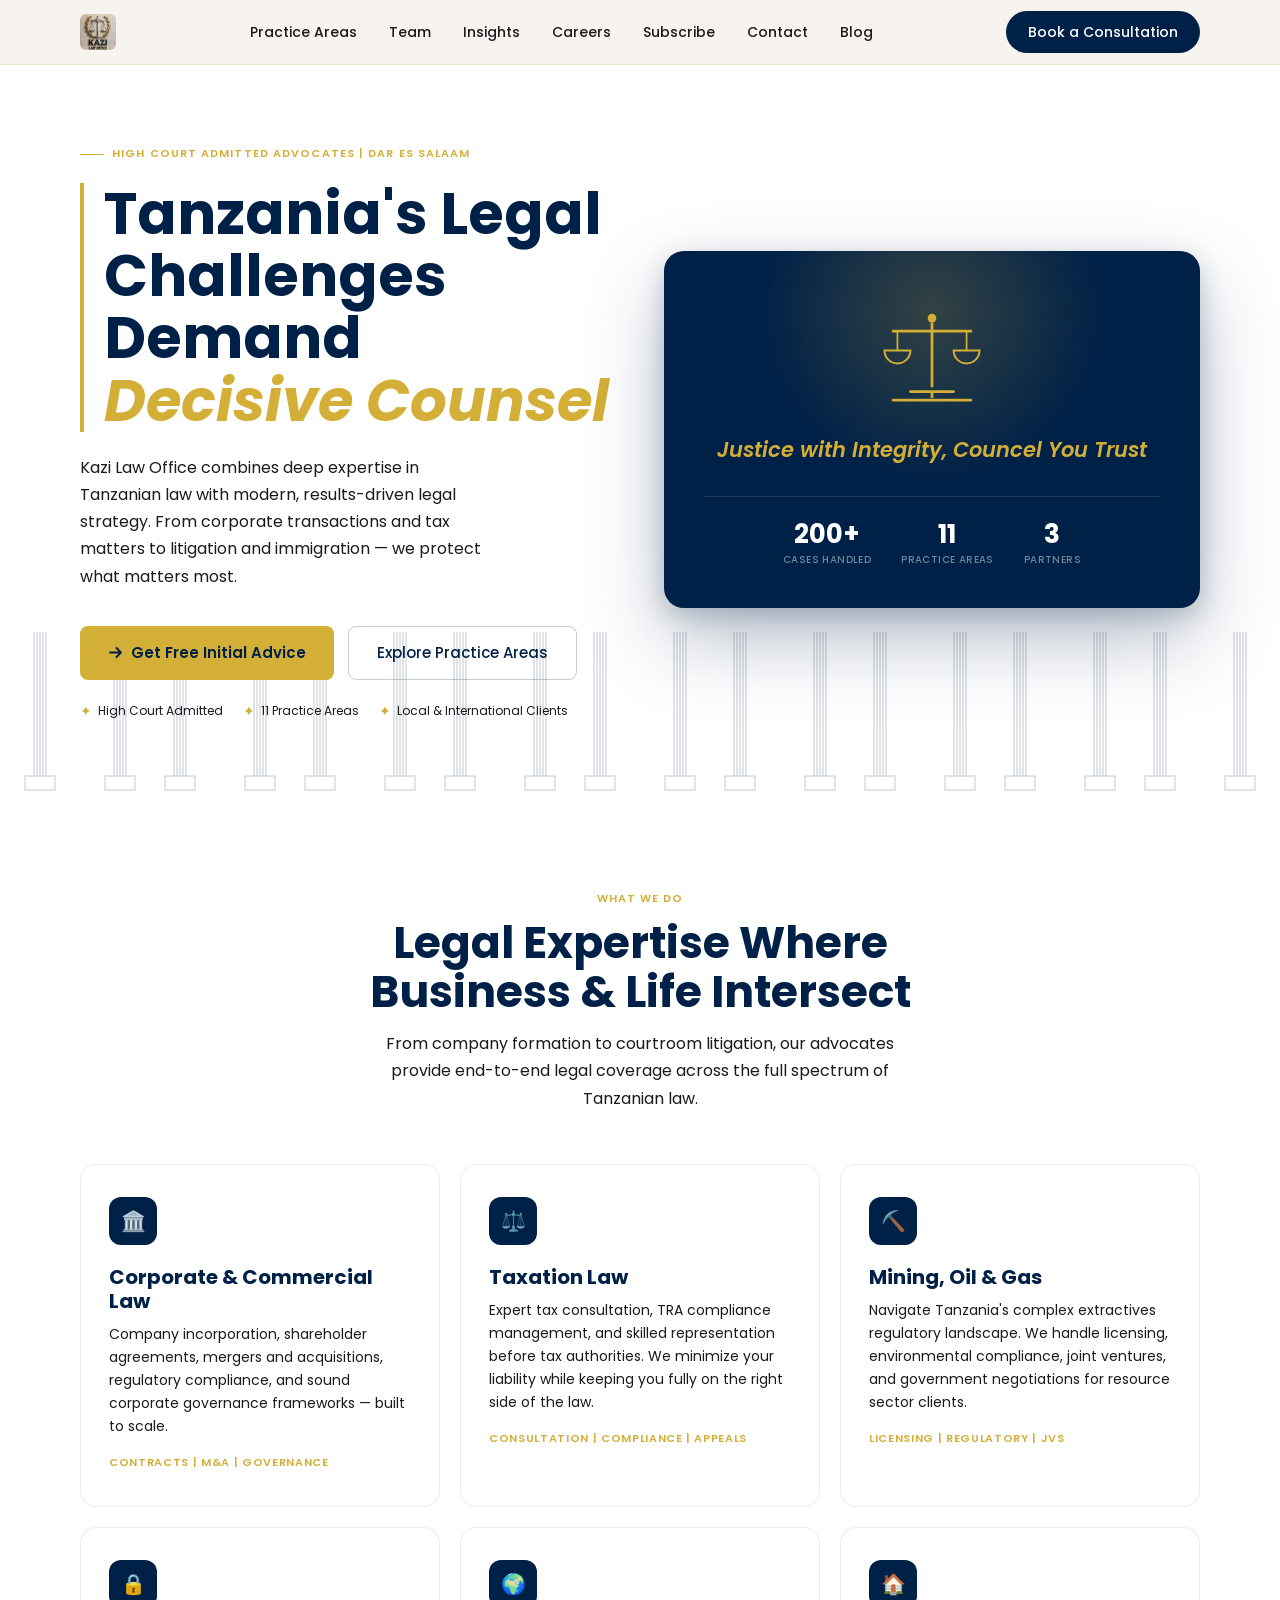
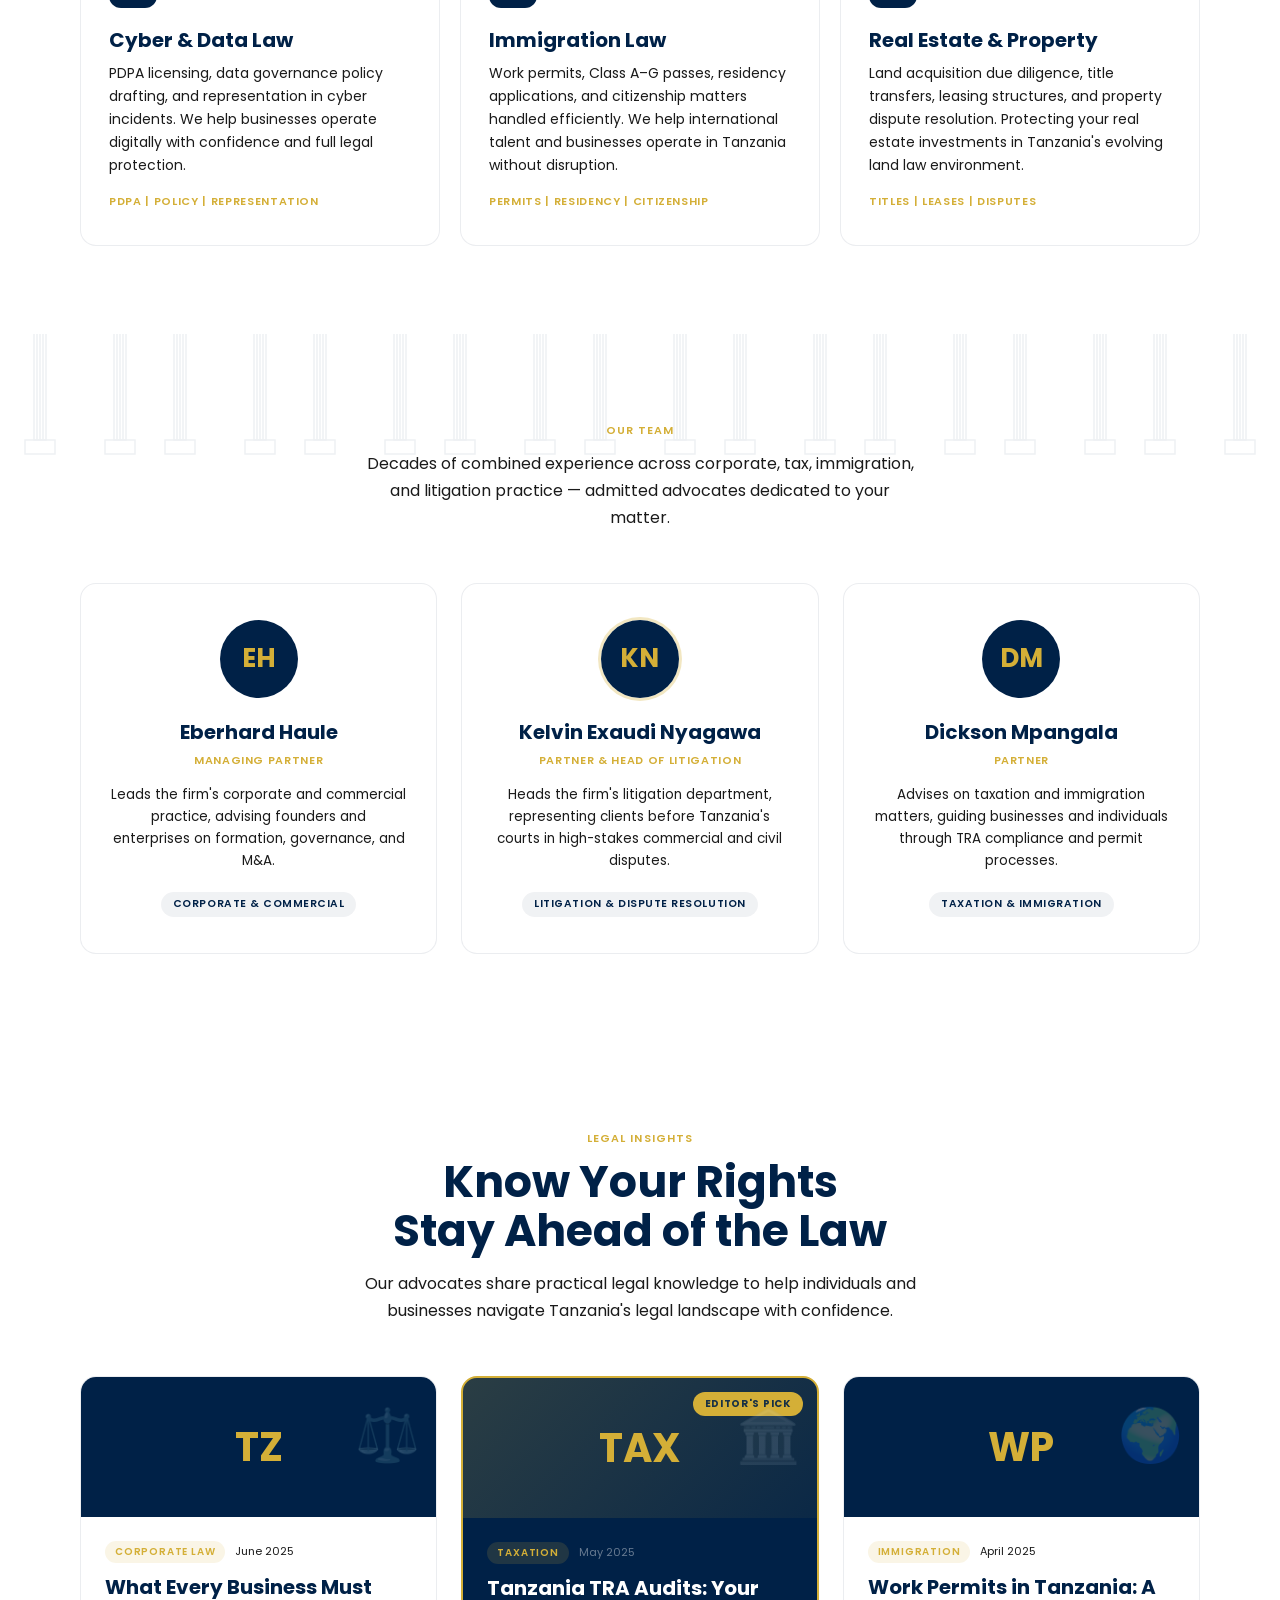
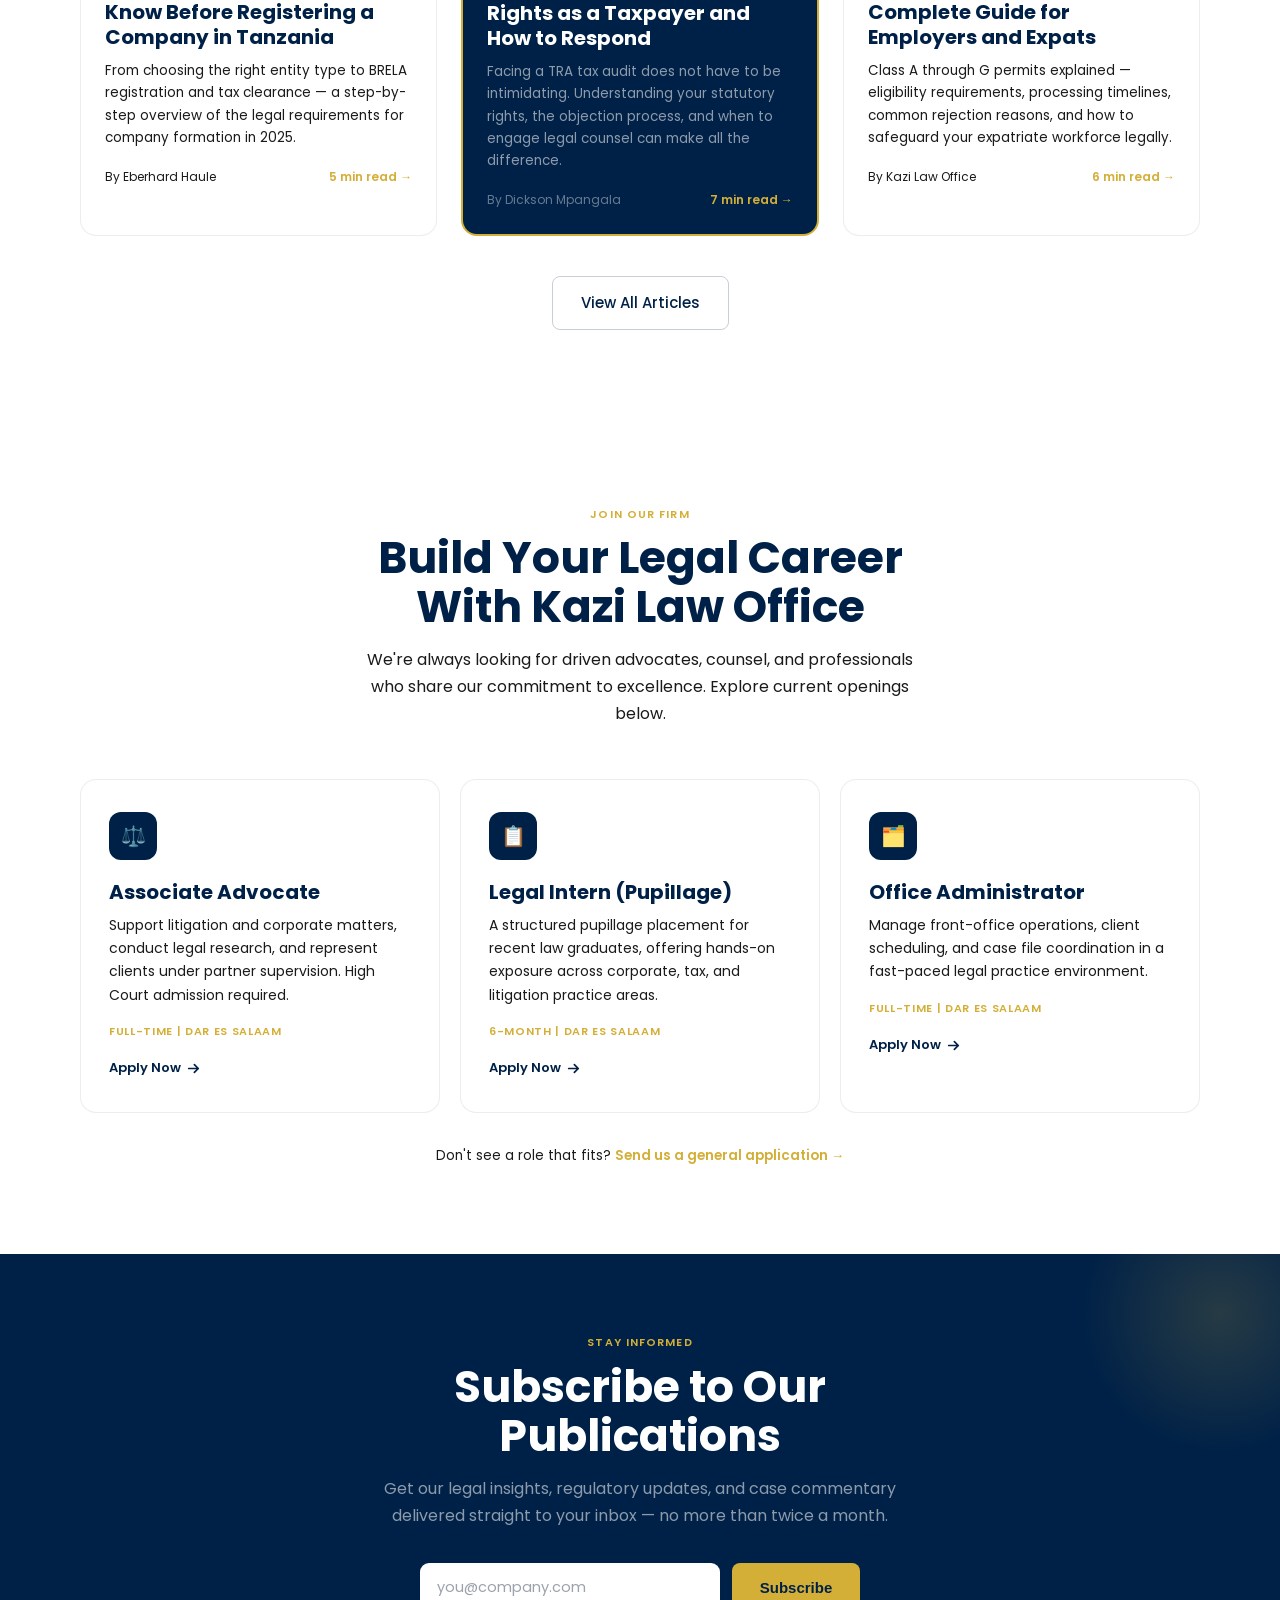
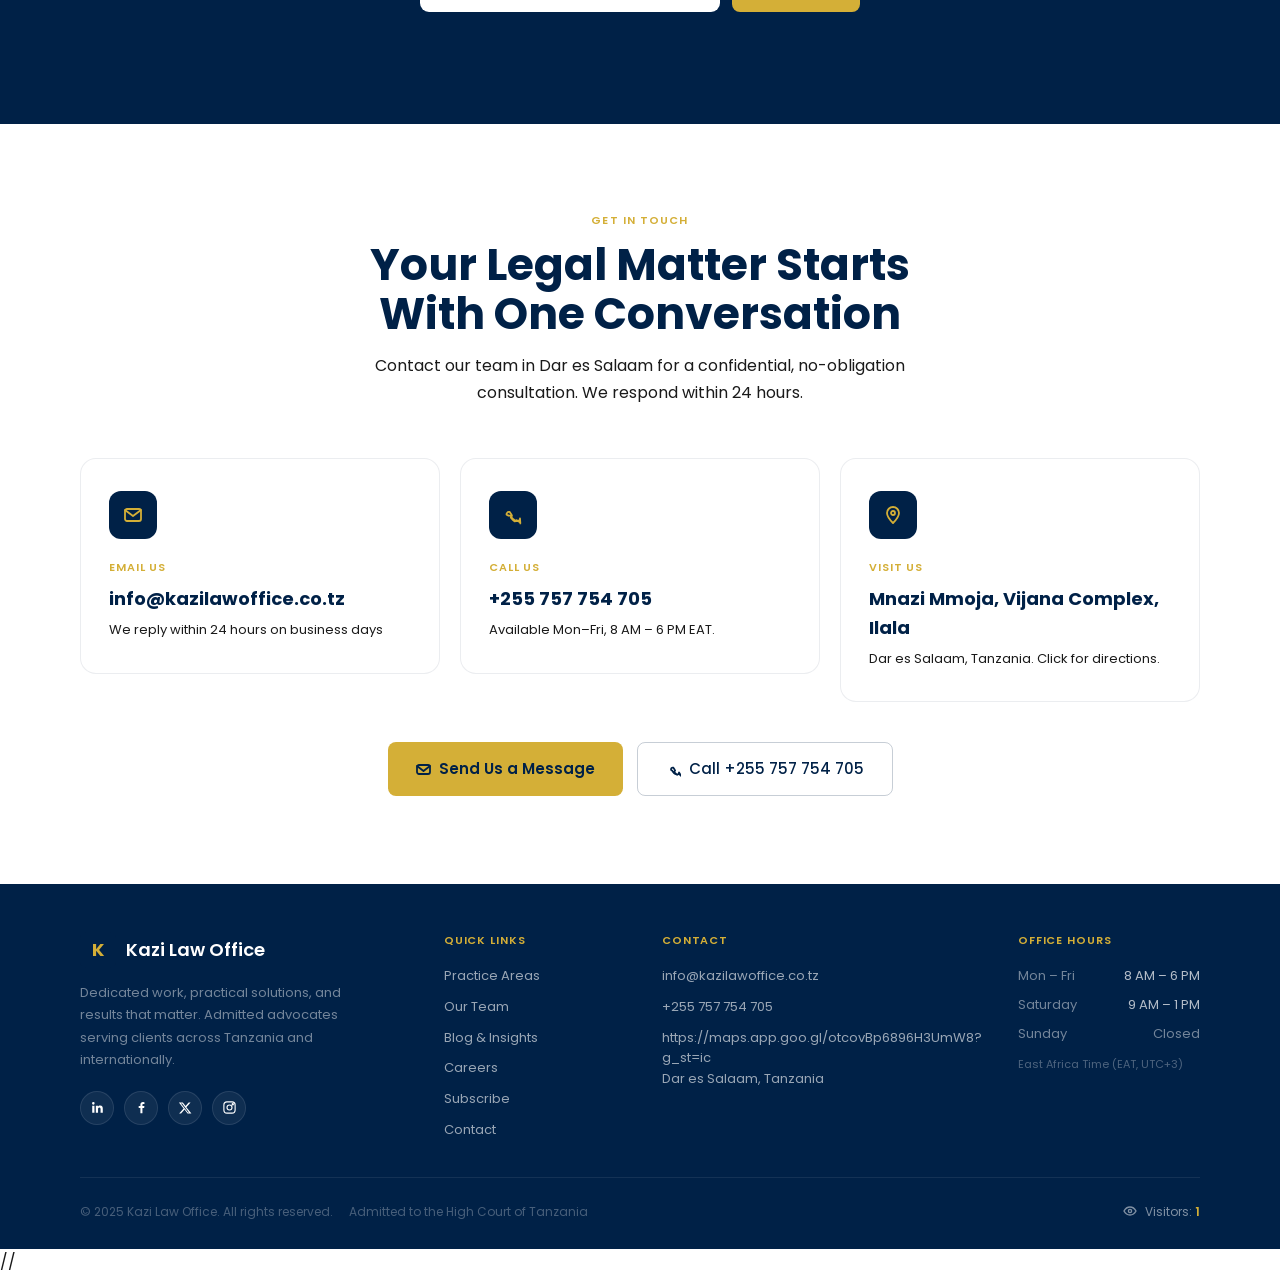
==== commit 9094e302: "first commit" ====
--- a/index.html
+++ b/index.html
@@ -5,1355 +5,10 @@
 <meta name="viewport" content="width=device-width, initial-scale=1.0" />
 <title>Kazi Law Office — Legal Excellence in Tanzania</title>
 <link rel="preconnect" href="https://fonts.googleapis.com" />
+<link rel="icon" type="image/jpg" href="image/Kazilaw.jpg">
 <link rel="preconnect" href="https://fonts.gstatic.com" crossorigin />
 <link href="https://fonts.googleapis.com/css2?family=Poppins:ital,wght@0,300;0,400;0,500;0,600;0,700;1,400;1,500;1,600&display=swap" rel="stylesheet" />
-
-<style>
-  *, *::before, *::after { box-sizing: border-box; margin: 0; padding: 0; }
-
-  :root {
-    --navy:    #002147;
-    --navy-mid:#002147;
-    --navy-lt: #002147;
-    --gold:    #d4af37;
-    --gold-lt: #d4af37;
-    --gold-dim:#d4af37;
-    --cream:   #ffffff;
-    --slate:   #1a1a1a;
-    --mist:    #ffffff;
-    --white:   #ffffff;
-    --text:    #1a1a1a;
-    --radius:  10px;
-    --shadow:  0 4px 32px rgba(0,33,71,.12);
-  }
-
-  html { scroll-behavior: smooth; }
-
-  body {
-    font-family: 'Poppins', sans-serif;
-    background: var(--cream);
-    color: var(--text);
-    line-height: 1.6;
-    -webkit-font-smoothing: antialiased;
-  }
-
-  /* ── UTILITY ─────────────────────────────── */
-  .container {
-    width: 100%;
-    max-width: 1160px;
-    margin: 0 auto;
-    padding: 0 20px;
-  }
-
-  /* ── NAV ─────────────────────────────────── */
-  nav {
-    position: sticky;
-    top: 0;
-    z-index: 100;
-    background: rgba(247,244,239,.92);
-    backdrop-filter: blur(12px);
-    -webkit-backdrop-filter: blur(12px);
-    border-bottom: 1px solid rgba(212,175,55,.18);
-  }
-
-  .nav-inner {
-    display: flex;
-    align-items: center;
-    justify-content: space-between;
-    height: 64px;
-    gap: 24px;
-  }
-
-  .logo {
-    display: flex;
-    align-items: center;
-    gap: 10px;
-    text-decoration: none;
-    flex-shrink: 0;
-  }
-
-  .logo-mark {
-    width: 36px;
-    height: 36px;
-    background: var(--navy);
-    border-radius: 6px;
-    display: grid;
-    place-items: center;
-    font-family: 'Poppins', sans-serif;
-    font-weight: 700;
-    font-size: 18px;
-    color: var(--gold);
-    letter-spacing: -0.5px;
-  }
-
-  .logo-text {
-    font-family: 'Poppins', sans-serif;
-    font-weight: 600;
-    font-size: 18px;
-    color: var(--navy);
-    line-height: 1.1;
-  }
-
-  .logo-text span {
-    display: block;
-    font-family: 'Poppins', sans-serif;
-    font-weight: 400;
-    font-size: 10px;
-    color: var(--slate);
-    letter-spacing: .06em;
-    text-transform: uppercase;
-  }
-
-  .nav-links {
-    display: flex;
-    gap: 32px;
-    list-style: none;
-  }
-
-  .nav-links a {
-    text-decoration: none;
-    font-size: 14px;
-    font-weight: 500;
-    color: var(--slate);
-    transition: color .2s;
-  }
-
-  .nav-links a:hover { color: var(--navy); }
-
-  .nav-cta {
-    display: inline-flex;
-    align-items: center;
-    background: var(--navy);
-    color: var(--white) !important;
-    padding: 10px 22px;
-    border-radius: 999px;
-    font-size: 14px;
-    font-weight: 500;
-    text-decoration: none;
-    transition: background .2s, transform .15s;
-    white-space: nowrap;
-  }
-
-  .nav-cta:hover { background: var(--navy-lt); transform: translateY(-1px); }
-
-  .nav-mobile-toggle {
-    display: none;
-    background: none;
-    border: none;
-    cursor: pointer;
-    padding: 4px;
-    color: var(--navy);
-  }
-
-  /* ── HERO ────────────────────────────────── */
-  .hero {
-    padding: 72px 0 80px;
-    overflow: hidden;
-    position: relative;
-  }
-
-  .hero::after {
-    content: '';
-    position: absolute;
-    left: 0; right: 0; bottom: 0;
-    height: 170px;
-    background-image: url("data:image/svg+xml,%3Csvg xmlns='http://www.w3.org/2000/svg' width='140' height='200'%3E%3Cg stroke='%23002147' stroke-width='1.5' fill='none' opacity='0.55'%3E%3Crect x='15' y='10' width='30' height='14'/%3E%3Crect x='24' y='24' width='12' height='150'/%3E%3Cline x1='27' y1='24' x2='27' y2='174'/%3E%3Cline x1='30' y1='24' x2='30' y2='174'/%3E%3Cline x1='33' y1='24' x2='33' y2='174'/%3E%3Crect x='15' y='174' width='30' height='14'/%3E%3Crect x='95' y='10' width='30' height='14'/%3E%3Crect x='104' y='24' width='12' height='150'/%3E%3Cline x1='107' y1='24' x2='107' y2='174'/%3E%3Cline x1='110' y1='24' x2='110' y2='174'/%3E%3Cline x1='113' y1='24' x2='113' y2='174'/%3E%3Crect x='95' y='174' width='30' height='14'/%3E%3C/g%3E%3C/svg%3E");
-    background-repeat: repeat-x;
-    background-position: bottom;
-    background-size: 140px 200px;
-    opacity: .3;
-    pointer-events: none;
-    z-index: 0;
-  }
-
-  .hero > .container { position: relative; z-index: 1; }
-
-  .hero-grid {
-    display: grid;
-    grid-template-columns: 1fr 1fr;
-    gap: 48px;
-    align-items: center;
-  }
-
-  .hero-eyebrow {
-    display: inline-flex;
-    align-items: center;
-    gap: 8px;
-    font-size: 11px;
-    font-weight: 600;
-    letter-spacing: .1em;
-    text-transform: uppercase;
-    color: var(--gold-dim);
-    margin-bottom: 20px;
-  }
-
-  .hero-eyebrow::before {
-    content: '';
-    display: block;
-    width: 24px;
-    height: 1.5px;
-    background: var(--gold);
-  }
-
-  .hero-headline {
-    font-family: 'Poppins', sans-serif;
-    font-size: clamp(36px, 4.5vw, 58px);
-    font-weight: 700;
-    line-height: 1.08;
-    color: var(--navy);
-    border-left: 4px solid var(--gold);
-    padding-left: 20px;
-    margin-bottom: 22px;
-  }
-
-  .hero-headline em {
-    font-style: italic;
-    color: var(--gold);
-  }
-
-  .hero-sub {
-    font-size: 16px;
-    color: var(--slate);
-    max-width: 420px;
-    margin-bottom: 36px;
-    line-height: 1.7;
-  }
-
-  .hero-actions {
-    display: flex;
-    gap: 14px;
-    flex-wrap: wrap;
-  }
-
-  .btn-primary {
-    display: inline-flex;
-    align-items: center;
-    gap: 8px;
-    background: var(--gold);
-    color: var(--navy);
-    padding: 14px 28px;
-    border-radius: 8px;
-    font-weight: 600;
-    font-size: 15px;
-    text-decoration: none;
-    transition: background .2s, transform .15s, box-shadow .2s;
-  }
-
-  .btn-primary:hover {
-    background: var(--gold-lt);
-    transform: translateY(-2px);
-    box-shadow: 0 8px 24px rgba(212,175,55,.35);
-  }
-
-  .btn-secondary {
-    display: inline-flex;
-    align-items: center;
-    gap: 8px;
-    background: transparent;
-    color: var(--navy);
-    padding: 14px 28px;
-    border-radius: 8px;
-    font-weight: 500;
-    font-size: 15px;
-    text-decoration: none;
-    border: 1.5px solid rgba(0,33,71,.22);
-    transition: border-color .2s, background .2s;
-  }
-
-  .btn-secondary:hover {
-    border-color: var(--navy);
-    background: rgba(0,33,71,.04);
-  }
-
-  /* ── HERO DASHBOARD CARD ─────────────────── */
-  .hero-visual {
-    position: relative;
-  }
-
-  .dashboard-card {
-    background: var(--navy);
-    border-radius: 18px;
-    padding: 28px;
-    box-shadow: 0 32px 80px rgba(0,33,71,.28), 0 8px 24px rgba(0,33,71,.2);
-    position: relative;
-    overflow: hidden;
-  }
-
-  .dashboard-card::before {
-    content: '';
-    position: absolute;
-    top: -60px;
-    right: -60px;
-    width: 200px;
-    height: 200px;
-    background: radial-gradient(circle, rgba(212,175,55,.2) 0%, transparent 70%);
-    pointer-events: none;
-  }
-
-  .db-header {
-    display: flex;
-    align-items: center;
-    justify-content: space-between;
-    margin-bottom: 22px;
-  }
-
-  .db-title {
-    font-family: 'Poppins', sans-serif;
-    font-size: 15px;
-    font-weight: 600;
-    color: var(--gold);
-    letter-spacing: .03em;
-  }
-
-  .db-badge {
-    font-size: 10px;
-    font-weight: 600;
-    letter-spacing: .08em;
-    text-transform: uppercase;
-    color: var(--gold);
-    background: rgba(212,175,55,.15);
-    border: 1px solid rgba(212,175,55,.3);
-    padding: 3px 10px;
-    border-radius: 999px;
-  }
-
-  .db-stats {
-    display: grid;
-    grid-template-columns: repeat(3, 1fr);
-    gap: 12px;
-    margin-bottom: 22px;
-  }
-
-  .db-stat {
-    background: rgba(255,255,255,.05);
-    border: 1px solid rgba(255,255,255,.08);
-    border-radius: 10px;
-    padding: 14px 12px;
-    text-align: center;
-  }
-
-  .db-stat-val {
-    font-family: 'Poppins', sans-serif;
-    font-size: 26px;
-    font-weight: 700;
-    color: var(--white);
-    line-height: 1;
-    margin-bottom: 4px;
-  }
-
-  .db-stat-lbl {
-    font-size: 10px;
-    font-weight: 500;
-    color: rgba(255,255,255,.45);
-    letter-spacing: .04em;
-  }
-
-  .db-cases {
-    display: flex;
-    flex-direction: column;
-    gap: 10px;
-    margin-bottom: 20px;
-  }
-
-  .db-case {
-    display: flex;
-    align-items: center;
-    gap: 12px;
-    background: rgba(255,255,255,.04);
-    border-radius: 8px;
-    padding: 10px 14px;
-  }
-
-  .db-case-dot {
-    width: 8px;
-    height: 8px;
-    border-radius: 50%;
-    flex-shrink: 0;
-  }
-
-  .dot-green  { background: #3ECF8E; }
-  .dot-gold   { background: var(--gold); }
-  .dot-blue   { background: #5B8DEF; }
-
-  .db-case-name {
-    font-size: 12px;
-    color: rgba(255,255,255,.75);
-    flex: 1;
-  }
-
-  .db-case-status {
-    font-size: 10px;
-    font-weight: 600;
-    letter-spacing: .05em;
-    text-transform: uppercase;
-  }
-
-  .status-active  { color: #3ECF8E; }
-  .status-pending { color: var(--gold-lt); }
-  .status-review  { color: #5B8DEF; }
-
-  .db-footer {
-    display: flex;
-    align-items: center;
-    justify-content: space-between;
-    padding-top: 16px;
-    border-top: 1px solid rgba(255,255,255,.08);
-  }
-
-  .db-footer-text {
-    font-size: 11px;
-    color: rgba(255,255,255,.35);
-  }
-
-  .db-avatar-stack {
-    display: flex;
-  }
-
-  .db-avatar {
-    width: 26px;
-    height: 26px;
-    border-radius: 50%;
-    border: 2px solid var(--navy);
-    display: grid;
-    place-items: center;
-    font-size: 10px;
-    font-weight: 600;
-    color: var(--navy);
-    margin-left: -8px;
-  }
-
-  .db-avatar:first-child { margin-left: 0; }
-
-  .avatar-e { background: #D4AF37; }
-  .avatar-r { background: #7C6AAD; color: white; }
-  .avatar-d { background: #3ECF8E; }
-  .avatar-s { background: #5B8DEF; color: white; }
-
-  /* ── HERO LAW VISUAL (replaces Client Matter Portal) ── */
-  .law-visual-card {
-    background: var(--navy);
-    border-radius: 20px;
-    padding: 52px 40px 40px;
-    position: relative;
-    overflow: hidden;
-    box-shadow: 0 32px 80px rgba(0,33,71,.28), 0 8px 24px rgba(0,33,71,.2);
-    display: flex;
-    flex-direction: column;
-    align-items: center;
-    text-align: center;
-  }
-
-  .law-visual-glow {
-    position: absolute;
-    top: -110px; left: 50%;
-    transform: translateX(-50%);
-    width: 340px; height: 340px;
-    background: radial-gradient(circle, rgba(212,175,55,.24) 0%, transparent 70%);
-    pointer-events: none;
-  }
-
-  .scales-icon { width: 108px; height: 108px; margin-bottom: 24px; position: relative; z-index: 1; }
-
-  .law-visual-caption {
-    font-family: 'Poppins', sans-serif;
-    font-style: italic;
-    font-size: 21px;
-    font-weight: 600;
-    color: var(--gold);
-    line-height: 1.4;
-    margin-bottom: 32px;
-    position: relative;
-    z-index: 1;
-  }
-
-  .law-visual-stats {
-    display: flex;
-    gap: 30px;
-    padding-top: 24px;
-    border-top: 1px solid rgba(255,255,255,.1);
-    width: 100%;
-    justify-content: center;
-    position: relative;
-    z-index: 1;
-  }
-
-  .lv-stat { display: flex; flex-direction: column; align-items: center; }
-
-  .lv-stat-val {
-    font-family: 'Poppins', sans-serif;
-    font-size: 26px;
-    font-weight: 700;
-    color: var(--white);
-    line-height: 1;
-    margin-bottom: 5px;
-  }
-
-  .lv-stat-lbl {
-    font-size: 10px;
-    font-weight: 500;
-    letter-spacing: .04em;
-    text-transform: uppercase;
-    color: rgba(255,255,255,.45);
-  }
-
-  .hero-trust {
-    display: flex;
-    align-items: center;
-    gap: 20px;
-    margin-top: 20px;
-    flex-wrap: wrap;
-  }
-
-  .trust-item {
-    display: flex;
-    align-items: center;
-    gap: 6px;
-    font-size: 12px;
-    color: var(--slate);
-  }
-
-  .trust-icon {
-    color: var(--gold);
-    font-size: 14px;
-  }
-
-  /* ── SECTION COMMON ──────────────────────── */
-  .section-eyebrow {
-    font-size: 11px;
-    font-weight: 600;
-    letter-spacing: .1em;
-    text-transform: uppercase;
-    color: var(--gold-dim);
-    margin-bottom: 10px;
-  }
-
-  .section-title {
-    font-family: 'Poppins', sans-serif;
-    font-size: clamp(28px, 3.5vw, 44px);
-    font-weight: 700;
-    color: var(--navy);
-    line-height: 1.12;
-    margin-bottom: 14px;
-  }
-
-  .section-sub {
-    font-size: 16px;
-    color: var(--slate);
-    max-width: 560px;
-    line-height: 1.7;
-  }
-
-  /* ── FEATURE BENTO ───────────────────────── */
-  .features {
-    padding: 88px 0;
-    background: var(--white);
-  }
-
-  .features-header {
-    text-align: center;
-    margin-bottom: 52px;
-  }
-
-  .features-header .section-sub {
-    margin: 0 auto;
-  }
-
-  .bento-grid {
-    display: grid;
-    grid-template-columns: repeat(3, 1fr);
-    gap: 20px;
-  }
-
-  .bento-card {
-    background: var(--cream);
-    border: 1px solid rgba(0,33,71,.08);
-    border-radius: 16px;
-    padding: 32px 28px;
-    cursor: pointer;
-    transition: border-color .25s, box-shadow .25s, transform .2s;
-    position: relative;
-    overflow: hidden;
-  }
-
-  .bento-card::after {
-    content: '';
-    position: absolute;
-    inset: 0;
-    border-radius: 16px;
-    background: linear-gradient(135deg, rgba(212,175,55,.06) 0%, transparent 60%);
-    opacity: 0;
-    transition: opacity .3s;
-  }
-
-  .bento-card:hover {
-    border-color: rgba(212,175,55,.45);
-    box-shadow: 0 12px 40px rgba(0,33,71,.1);
-    transform: translateY(-4px);
-  }
-
-  .bento-card:hover::after { opacity: 1; }
-
-  .bento-icon {
-    width: 48px;
-    height: 48px;
-    background: var(--navy);
-    border-radius: 12px;
-    display: grid;
-    place-items: center;
-    margin-bottom: 20px;
-    font-size: 20px;
-    transition: background .25s;
-  }
-
-  .bento-card:hover .bento-icon { background: var(--gold); }
-
-  .bento-title {
-    font-family: 'Poppins', sans-serif;
-    font-size: 20px;
-    font-weight: 700;
-    color: var(--navy);
-    margin-bottom: 10px;
-    line-height: 1.2;
-  }
-
-  .bento-desc {
-    font-size: 14px;
-    color: var(--slate);
-    line-height: 1.65;
-  }
-
-  .bento-tag {
-    display: inline-block;
-    margin-top: 16px;
-    font-size: 11px;
-    font-weight: 600;
-    letter-spacing: .06em;
-    text-transform: uppercase;
-    color: var(--gold-dim);
-  }
-
-  /* ── PRICING ─────────────────────────────── */
-  .pricing {
-    padding: 88px 0;
-    background: var(--navy);
-    position: relative;
-    overflow: hidden;
-  }
-
-  .pricing::before {
-    content: '';
-    position: absolute;
-    top: -120px;
-    left: 50%;
-    transform: translateX(-50%);
-    width: 600px;
-    height: 600px;
-    background: radial-gradient(circle, rgba(212,175,55,.08) 0%, transparent 65%);
-    pointer-events: none;
-  }
-
-  .pricing-header {
-    text-align: center;
-    margin-bottom: 40px;
-  }
-
-  .pricing-header .section-eyebrow { color: var(--gold-lt); }
-
-  .pricing-header .section-title { color: var(--white); }
-
-  .pricing-header .section-sub {
-    color: rgba(255,255,255,.55);
-    margin: 0 auto;
-  }
-
-  .toggle-wrap {
-    display: flex;
-    align-items: center;
-    justify-content: center;
-    gap: 14px;
-    margin-bottom: 52px;
-  }
-
-  .toggle-label {
-    font-size: 14px;
-    font-weight: 500;
-    color: rgba(255,255,255,.6);
-    cursor: pointer;
-    transition: color .2s;
-    user-select: none;
-  }
-
-  .toggle-label.active { color: var(--white); }
-
-  .toggle-switch {
-    position: relative;
-    width: 52px;
-    height: 28px;
-    background: rgba(255,255,255,.12);
-    border-radius: 999px;
-    cursor: pointer;
-    transition: background .25s;
-    border: 1.5px solid rgba(255,255,255,.15);
-  }
-
-  .toggle-switch.annual { background: var(--gold); border-color: var(--gold); }
-
-  .toggle-knob {
-    position: absolute;
-    top: 3px;
-    left: 3px;
-    width: 20px;
-    height: 20px;
-    background: var(--white);
-    border-radius: 50%;
-    transition: transform .25s cubic-bezier(.4,0,.2,1);
-    box-shadow: 0 1px 4px rgba(0,0,0,.2);
-  }
-
-  .toggle-switch.annual .toggle-knob { transform: translateX(24px); }
-
-  .save-badge {
-    background: rgba(212,175,55,.2);
-    color: var(--gold-lt);
-    border: 1px solid rgba(212,175,55,.3);
-    font-size: 11px;
-    font-weight: 600;
-    letter-spacing: .05em;
-    text-transform: uppercase;
-    padding: 3px 10px;
-    border-radius: 999px;
-  }
-
-  .pricing-cards {
-    display: grid;
-    grid-template-columns: repeat(3, 1fr);
-    gap: 20px;
-    align-items: start;
-  }
-
-  .price-card {
-    background: rgba(255,255,255,.05);
-    border: 1px solid rgba(255,255,255,.1);
-    border-radius: 18px;
-    padding: 36px 28px;
-    transition: transform .2s, border-color .2s;
-  }
-
-  .price-card:hover { transform: translateY(-4px); }
-
-  .price-card.popular {
-    background: var(--cream);
-    border-color: var(--gold);
-    border-width: 2px;
-    position: relative;
-    padding-top: 48px;
-  }
-
-  .popular-badge {
-    position: absolute;
-    top: -1px;
-    left: 50%;
-    transform: translateX(-50%);
-    background: var(--gold);
-    color: var(--navy);
-    font-size: 11px;
-    font-weight: 700;
-    letter-spacing: .07em;
-    text-transform: uppercase;
-    padding: 5px 16px;
-    border-radius: 0 0 10px 10px;
-    white-space: nowrap;
-  }
-
-  .plan-name {
-    font-size: 13px;
-    font-weight: 600;
-    letter-spacing: .08em;
-    text-transform: uppercase;
-    color: rgba(255,255,255,.45);
-    margin-bottom: 10px;
-  }
-
-  .price-card.popular .plan-name { color: var(--slate); }
-
-  .plan-price {
-    font-family: 'Poppins', sans-serif;
-    font-size: 46px;
-    font-weight: 700;
-    color: var(--white);
-    line-height: 1;
-    margin-bottom: 4px;
-  }
-
-  .price-card.popular .plan-price { color: var(--navy); }
-
-  .plan-price .currency {
-    font-size: 22px;
-    vertical-align: super;
-    font-family: 'Poppins', sans-serif;
-    font-weight: 500;
-  }
-
-  .plan-period {
-    font-size: 13px;
-    color: rgba(255,255,255,.4);
-    margin-bottom: 24px;
-  }
-
-  .price-card.popular .plan-period { color: var(--slate); }
-
-  .plan-desc {
-    font-size: 14px;
-    color: rgba(255,255,255,.5);
-    margin-bottom: 28px;
-    line-height: 1.6;
-    padding-bottom: 24px;
-    border-bottom: 1px solid rgba(255,255,255,.1);
-  }
-
-  .price-card.popular .plan-desc {
-    color: var(--slate);
-    border-bottom-color: rgba(0,33,71,.1);
-  }
-
-  .plan-features {
-    list-style: none;
-    display: flex;
-    flex-direction: column;
-    gap: 12px;
-    margin-bottom: 32px;
-  }
-
-  .plan-features li {
-    display: flex;
-    align-items: flex-start;
-    gap: 10px;
-    font-size: 13.5px;
-    color: rgba(255,255,255,.65);
-    line-height: 1.45;
-  }
-
-  .price-card.popular .plan-features li { color: var(--text); }
-
-  .feat-check {
-    width: 16px;
-    height: 16px;
-    border-radius: 50%;
-    background: rgba(212,175,55,.2);
-    flex-shrink: 0;
-    display: grid;
-    place-items: center;
-    margin-top: 1px;
-  }
-
-  .price-card.popular .feat-check { background: rgba(212,175,55,.25); }
-
-  .feat-check svg { width: 9px; height: 9px; stroke: var(--gold-lt); stroke-width: 2.5; }
-  .price-card.popular .feat-check svg { stroke: var(--gold-dim); }
-
-  .plan-cta-ghost {
-    display: block;
-    text-align: center;
-    padding: 13px;
-    border-radius: 8px;
-    border: 1.5px solid rgba(255,255,255,.18);
-    color: rgba(255,255,255,.7);
-    text-decoration: none;
-    font-size: 14px;
-    font-weight: 500;
-    transition: border-color .2s, color .2s;
-  }
-
-  .plan-cta-ghost:hover {
-    border-color: rgba(255,255,255,.5);
-    color: var(--white);
-  }
-
-  .plan-cta-solid {
-    display: block;
-    text-align: center;
-    padding: 13px;
-    border-radius: 8px;
-    background: var(--gold);
-    color: var(--navy);
-    text-decoration: none;
-    font-size: 14px;
-    font-weight: 600;
-    transition: background .2s, transform .15s;
-  }
-
-  .plan-cta-solid:hover { background: var(--gold-lt); transform: translateY(-1px); }
-
-  /* ── INTERNAL ARTICLE PUBLISHER ──────────── */
-  .admin-section {
-    padding: 88px 0;
-    background: var(--mist);
-    border-top: 1px solid rgba(0,33,71,.06);
-    border-bottom: 1px solid rgba(0,33,71,.06);
-  }
-
-  .admin-header-row {
-    display: flex;
-    align-items: flex-start;
-    justify-content: space-between;
-    gap: 24px;
-    margin-bottom: 40px;
-    flex-wrap: wrap;
-  }
-
-  .admin-lock-badge {
-    display: inline-flex;
-    align-items: center;
-    gap: 8px;
-    font-size: 11px;
-    font-weight: 600;
-    letter-spacing: .08em;
-    text-transform: uppercase;
-    color: var(--navy);
-    background: rgba(0,33,71,.06);
-    border: 1px solid rgba(0,33,71,.12);
-    padding: 6px 14px;
-    border-radius: 999px;
-    margin-bottom: 16px;
-  }
-
-  .admin-card {
-    background: var(--white);
-    border: 1px solid rgba(0,33,71,.08);
-    border-radius: 20px;
-    box-shadow: var(--shadow);
-    padding: 44px;
-    position: relative;
-    overflow: hidden;
-  }
-
-  .admin-card::before {
-    content: '';
-    position: absolute;
-    top: 0; left: 0; right: 0;
-    height: 4px;
-    background: linear-gradient(90deg, var(--navy) 0%, var(--gold) 100%);
-  }
-
-  .admin-grid {
-    display: grid;
-    grid-template-columns: 1.15fr .85fr;
-    gap: 40px;
-    align-items: start;
-  }
-
-  .form-group { margin-bottom: 24px; }
-  .form-group:last-child { margin-bottom: 0; }
-
-  .form-row {
-    display: grid;
-    grid-template-columns: 1fr 1fr;
-    gap: 18px;
-  }
-
-  .form-label {
-    display: flex;
-    align-items: center;
-    gap: 6px;
-    font-size: 11.5px;
-    font-weight: 600;
-    letter-spacing: .06em;
-    text-transform: uppercase;
-    color: var(--navy);
-    margin-bottom: 9px;
-  }
-
-  .form-label .req { color: var(--gold-dim); font-size: 13px; }
-
-  .form-control {
-    width: 100%;
-    font-family: 'Poppins', sans-serif;
-    font-size: 14.5px;
-    color: var(--text);
-    background: var(--cream);
-    border: 1.5px solid rgba(0,33,71,.14);
-    border-radius: 9px;
-    padding: 13px 16px;
-    transition: border-color .2s, box-shadow .2s, background .2s;
-  }
-
-  .form-control::placeholder { color: rgba(74,85,104,.55); }
-
-  .form-control:hover { border-color: rgba(0,33,71,.24); }
-
-  .form-control:focus {
-    outline: none;
-    border-color: var(--gold);
-    background: var(--white);
-    box-shadow: 0 0 0 4px rgba(212,175,55,.14);
-  }
-
-  select.form-control {
-    appearance: none;
-    -webkit-appearance: none;
-    background-image: url("data:image/svg+xml,%3Csvg xmlns='http://www.w3.org/2000/svg' width='12' height='8' viewBox='0 0 12 8' fill='none'%3E%3Cpath d='M1 1.5 6 6.5 11 1.5' stroke='%231A1A1A' stroke-width='1.6' stroke-linecap='round' stroke-linejoin='round'/%3E%3C/svg%3E");
-    background-repeat: no-repeat;
-    background-position: right 16px center;
-    padding-right: 40px;
-    cursor: pointer;
-  }
-
-  input[type="date"].form-control {
-    cursor: pointer;
-    color-scheme: light;
-  }
-
-  input[type="date"].form-control::-webkit-calendar-picker-indicator {
-    filter: invert(38%) sepia(45%) saturate(1200%) hue-rotate(2deg) brightness(95%);
-    cursor: pointer;
-    padding: 2px;
-  }
-
-  .content-textarea {
-    min-height: 260px;
-    resize: vertical;
-    line-height: 1.7;
-    font-size: 14.5px;
-  }
-
-  .dropzone {
-    border: 2px dashed rgba(0,33,71,.2);
-    border-radius: 14px;
-    background: var(--cream);
-    padding: 30px 22px;
-    text-align: center;
-    cursor: pointer;
-    transition: border-color .2s, background .2s, transform .15s;
-    display: flex;
-    flex-direction: column;
-    align-items: center;
-    justify-content: center;
-    min-height: 200px;
-  }
-
-  .dropzone:hover { border-color: rgba(212,175,55,.6); background: rgba(212,175,55,.05); }
-
-  .dropzone.dragover {
-    border-color: var(--gold);
-    background: rgba(212,175,55,.1);
-    transform: scale(1.01);
-  }
-
-  .dropzone.has-file {
-    border-style: solid;
-    border-color: var(--gold);
-    background: rgba(212,175,55,.06);
-  }
-
-  .dropzone-icon {
-    width: 52px;
-    height: 52px;
-    border-radius: 50%;
-    background: var(--navy);
-    display: grid;
-    place-items: center;
-    margin-bottom: 16px;
-  }
-
-  .dropzone-title {
-    font-family: 'Poppins', sans-serif;
-    font-size: 17px;
-    font-weight: 700;
-    color: var(--navy);
-    margin-bottom: 6px;
-  }
-
-  .dropzone-sub {
-    font-size: 12.5px;
-    color: var(--slate);
-    margin-bottom: 16px;
-  }
-
-  .dropzone-browse {
-    display: inline-flex;
-    align-items: center;
-    gap: 6px;
-    font-size: 12.5px;
-    font-weight: 600;
-    color: var(--navy);
-    background: var(--white);
-    border: 1.5px solid rgba(0,33,71,.18);
-    padding: 8px 18px;
-    border-radius: 999px;
-    transition: border-color .2s, background .2s;
-  }
-
-  .dropzone:hover .dropzone-browse { border-color: var(--gold); }
-
-  .dropzone-filename {
-    margin-top: 14px;
-    font-size: 12.5px;
-    font-weight: 600;
-    color: var(--gold-dim);
-    word-break: break-all;
-    padding: 0 6px;
-  }
-
-  .admin-meta-note {
-    display: flex;
-    align-items: flex-start;
-    gap: 10px;
-    margin-top: 22px;
-    padding: 14px 16px;
-    background: rgba(0,33,71,.04);
-    border-radius: 10px;
-    font-size: 12.5px;
-    color: var(--slate);
-    line-height: 1.6;
-  }
-
-  .publish-row {
-    display: flex;
-    align-items: center;
-    justify-content: space-between;
-    gap: 20px;
-    margin-top: 32px;
-    padding-top: 28px;
-    border-top: 1px solid rgba(0,33,71,.08);
-    flex-wrap: wrap;
-  }
-
-  .publish-btn {
-    display: inline-flex;
-    align-items: center;
-    gap: 10px;
-    background: var(--navy);
-    color: var(--white);
-    padding: 15px 32px;
-    border-radius: 9px;
-    font-weight: 600;
-    font-size: 15px;
-    border: none;
-    cursor: pointer;
-    transition: background .2s, transform .15s, box-shadow .2s;
-    font-family: 'Poppins', sans-serif;
-  }
-
-  .publish-btn:hover {
-    background: var(--navy-lt);
-    transform: translateY(-2px);
-    box-shadow: 0 10px 28px rgba(0,33,71,.25);
-  }
-
-  .publish-status {
-    font-size: 12.5px;
-    color: var(--slate);
-  }
-
-  .publish-success {
-    display: none;
-    align-items: center;
-    gap: 8px;
-    font-size: 13px;
-    font-weight: 600;
-    color: #1C8A5C;
-  }
-
-  .publish-success.show { display: inline-flex; }
-
-  /* ── TEAM / PARTNERS ─────────────────────── */
-  .team-section {
-    padding: 88px 0;
-    background: var(--cream);
-    position: relative;
-    overflow: hidden;
-  }
-
-  .team-section::before {
-    content: '';
-    position: absolute;
-    top: 0; left: 0; right: 0;
-    height: 130px;
-    background-image: url("data:image/svg+xml,%3Csvg xmlns='http://www.w3.org/2000/svg' width='140' height='200'%3E%3Cg stroke='%23002147' stroke-width='1.5' fill='none' opacity='0.55'%3E%3Crect x='15' y='10' width='30' height='14'/%3E%3Crect x='24' y='24' width='12' height='150'/%3E%3Cline x1='27' y1='24' x2='27' y2='174'/%3E%3Cline x1='30' y1='24' x2='30' y2='174'/%3E%3Cline x1='33' y1='24' x2='33' y2='174'/%3E%3Crect x='15' y='174' width='30' height='14'/%3E%3Crect x='95' y='10' width='30' height='14'/%3E%3Crect x='104' y='24' width='12' height='150'/%3E%3Cline x1='107' y1='24' x2='107' y2='174'/%3E%3Cline x1='110' y1='24' x2='110' y2='174'/%3E%3Cline x1='113' y1='24' x2='113' y2='174'/%3E%3Crect x='95' y='174' width='30' height='14'/%3E%3C/g%3E%3C/svg%3E");
-    background-repeat: repeat-x;
-    background-position: top;
-    background-size: 140px 200px;
-    opacity: .12;
-    transform: rotate(180deg);
-    pointer-events: none;
-  }
-
-  .team-section .container { position: relative; z-index: 1; }
-
-  .team-grid {
-    display: grid;
-    grid-template-columns: repeat(3, 1fr);
-    gap: 24px;
-  }
-
-  .team-card {
-    background: var(--white);
-    border: 1px solid rgba(0,33,71,.08);
-    border-radius: 16px;
-    padding: 36px 30px;
-    text-align: center;
-    transition: box-shadow .25s, transform .2s, border-color .25s;
-  }
-
-  .team-card:hover {
-    box-shadow: 0 16px 44px rgba(0,33,71,.12);
-    transform: translateY(-4px);
-    border-color: rgba(212,175,55,.35);
-  }
-
-  .team-avatar {
-    width: 78px;
-    height: 78px;
-    border-radius: 50%;
-    background: var(--navy);
-    display: grid;
-    place-items: center;
-    margin: 0 auto 18px;
-    font-family: 'Poppins', sans-serif;
-    font-size: 26px;
-    font-weight: 700;
-    color: var(--gold);
-    position: relative;
-  }
-
-  .team-card.featured .team-avatar {
-    background: linear-gradient(135deg, var(--navy) 0%, var(--navy-lt) 100%);
-    box-shadow: 0 0 0 3px rgba(212,175,55,.3);
-  }
-
-  .team-name {
-    font-family: 'Poppins', sans-serif;
-    font-size: 20px;
-    font-weight: 700;
-    color: var(--navy);
-    margin-bottom: 4px;
-  }
-
-  .team-role {
-    font-size: 11px;
-    font-weight: 600;
-    letter-spacing: .06em;
-    text-transform: uppercase;
-    color: var(--gold-dim);
-    margin-bottom: 14px;
-  }
-
-  .team-bio {
-    font-size: 13.5px;
-    color: var(--slate);
-    line-height: 1.65;
-    margin-bottom: 16px;
-  }
-
-  .team-tag {
-    display: inline-flex;
-    font-size: 10.5px;
-    font-weight: 600;
-    letter-spacing: .05em;
-    text-transform: uppercase;
-    color: var(--navy);
-    background: rgba(0,33,71,.06);
-    padding: 4px 12px;
-    border-radius: 999px;
-  }
-
-  /* ── CONTACT TOAST ────────────────────────── */
-  .contact-toast {
-    position: fixed;
-    left: 50%;
-    bottom: 28px;
-    transform: translate(-50%, 14px);
-    max-width: calc(100% - 40px);
-    background: var(--navy);
-    color: var(--white);
-    border: 1px solid rgba(212,175,55,.4);
-    padding: 12px 22px;
-    border-radius: 999px;
-    font-size: 13px;
-    font-weight: 500;
-    box-shadow: 0 14px 36px rgba(0,33,71,.28);
-    opacity: 0;
-    pointer-events: none;
-    transition: opacity .3s ease, transform .3s ease;
-    z-index: 999;
-    display: flex;
-    align-items: center;
-    gap: 8px;
-    text-align: center;
-  }
-
-  .contact-toast.show {
-    opacity: 1;
-    transform: translate(-50%, 0);
-  }
-
-  .contact-toast strong { color: var(--gold-lt); font-weight: 600; }
-
-  /* ── VISITOR COUNTER ─────────────────────── */
-  .visitor-counter {
-    display: inline-flex;
-    align-items: center;
-    gap: 8px;
-    font-size: 12px;
-    color: rgba(255,255,255,.5);
-  }
-
-  .visitor-counter strong {
-    color: var(--gold-lt);
-    font-weight: 600;
-  }
-
-  /* ── RESPONSIVE ──────────────────────────── */
-  @media (max-width: 900px) {
-    .nav-links { display: none; }
-    .nav-mobile-toggle { display: flex; }
-
-    .hero-grid {
-      grid-template-columns: 1fr;
-      gap: 40px;
-    }
-
-    .hero-visual { order: -1; }
-
-    .bento-grid { grid-template-columns: 1fr 1fr; }
-    .team-grid { grid-template-columns: 1fr; max-width: 420px; margin: 0 auto; }
-
-    .pricing-cards {
-      grid-template-columns: 1fr;
-      max-width: 400px;
-      margin: 0 auto;
-    }
-
-    .price-card.popular { order: -1; }
-
-    .contact-cards { grid-template-columns: 1fr !important; max-width: 420px; margin: 0 auto; }
-    .footer-grid { grid-template-columns: 1fr 1fr !important; }
-    .blog-grid { grid-template-columns: 1fr !important; max-width: 480px; margin: 0 auto; }
-
-    .admin-grid { grid-template-columns: 1fr; }
-    .admin-card { padding: 32px 24px; }
-  }
-
-  @media (max-width: 600px) {
-    .bento-grid { grid-template-columns: 1fr; }
-
-    .hero-actions { flex-direction: column; }
-    .btn-primary, .btn-secondary { justify-content: center; text-align: center; }
-
-    .db-stats { grid-template-columns: repeat(3, 1fr); }
-
-    .contact-cards { grid-template-columns: 1fr !important; }
-    .footer-grid { grid-template-columns: 1fr !important; }
-
-    .form-row { grid-template-columns: 1fr; }
-    .publish-row { flex-direction: column; align-items: stretch; }
-    .publish-btn { justify-content: center; }
-  }
-
-  @media (prefers-reduced-motion: reduce) {
-    *, *::before, *::after { transition: none !important; }
-  }
-</style>
+<link href="mysite.css" rel="stylesheet">
 </head>
 
 <body>
@@ -1361,12 +16,13 @@
 <!-- ═══ NAVIGATION ════════════════════════ -->
 <nav>
   <div class="container nav-inner">
-    <a href="#" class="logo" aria-label="Kazi Law Office home">
-      <div class="logo-mark">K</div>
-      <div class="logo-text">
+    <a href="" class="logo" aria-label="Kazi Law Office home">
+      <img class="logo-mark" src="image/Kazilaw.jpg" alt="kazilawoffice">
+      <!-- <div class="logo-mark">K</div> -->
+      <!-- <div class="logo-text">
         Kazi Law Office
         <span>Advocates</span>
-      </div>
+      </div> -->
     </a>
 
     <ul class="nav-links" role="list">
@@ -1376,6 +32,7 @@
       <li><a href="#careers">Careers</a></li>
       <li><a href="#subscribe">Subscribe</a></li>
       <li><a href="#contact">Contact</a></li>
+      <li><a href="#blog">Blog</a></li>
     </ul>
 
     <a href="#contact" class="nav-cta">Book a Consultation</a>
@@ -1734,103 +391,6 @@
 </section>
 
 <!-- ═══ INTERNAL ARTICLE PUBLISHER ══════════ -->
-<section class="admin-section" id="admin-publish" aria-labelledby="admin-publish-title">
-  <div class="container">
-
-    <div class="admin-header-row">
-      <div>
-        <span class="admin-lock-badge">
-          <svg width="12" height="12" viewBox="0 0 12 12" fill="none" stroke="currentColor" stroke-width="1.4" stroke-linecap="round" stroke-linejoin="round"><rect x="2.5" y="5.5" width="7" height="5" rx="1"/><path d="M4 5.5V3.5a2 2 0 0 1 4 0v2"/></svg>
-          Staff Portal | Internal Use Only
-        </span>
-        <h2 class="section-title" id="admin-publish-title" style="margin-bottom:8px;">Publish a New Article</h2>
-        <p class="section-sub" style="margin:0;">For advocates and administrative staff. Complete the fields below to add a new piece to Legal Insights.</p>
-      </div>
-    </div>
-
-    <form class="admin-card" id="articleForm" novalidate>
-      <div class="admin-grid">
-
-        <!-- Left column: article details -->
-        <div>
-          <div class="form-group">
-            <label class="form-label" for="articleTitle">Article Title <span class="req">*</span></label>
-            <input class="form-control" type="text" id="articleTitle" name="articleTitle" placeholder="e.g. What Every Business Must Know Before Registering in Tanzania" required />
-          </div>
-
-          <div class="form-row">
-            <div class="form-group">
-              <label class="form-label" for="articleCategory">Category <span class="req">*</span></label>
-              <select class="form-control" id="articleCategory" name="articleCategory" required>
-                <option value="" disabled selected>Select a category</option>
-                <option value="corporate">Corporate &amp; Commercial Law</option>
-                <option value="taxation">Taxation Law</option>
-                <option value="mining">Mining, Oil &amp; Gas</option>
-                <option value="cyber">Cyber &amp; Data Law</option>
-                <option value="immigration">Immigration Law</option>
-                <option value="real-estate">Real Estate &amp; Property</option>
-              </select>
-            </div>
-
-            <div class="form-group">
-              <label class="form-label" for="articleDate">Publication Date <span class="req">*</span></label>
-              <input class="form-control" type="date" id="articleDate" name="articleDate" required />
-            </div>
-          </div>
-
-          <div class="form-group">
-            <label class="form-label" for="articleAuthor">Author Name <span class="req">*</span></label>
-            <input class="form-control" type="text" id="articleAuthor" name="articleAuthor" placeholder="e.g. Eberhard Haule" required />
-          </div>
-
-          <div class="form-group">
-            <label class="form-label" for="articleContent">Article Content <span class="req">*</span></label>
-            <textarea class="form-control content-textarea" id="articleContent" name="articleContent" placeholder="Write or paste the full article here..." required></textarea>
-          </div>
-        </div>
-
-        <!-- Right column: cover image upload -->
-        <div>
-          <div class="form-group" style="margin-bottom:0;">
-            <label class="form-label">Cover Image <span class="req">*</span></label>
-            <div class="dropzone" id="dropzone" tabindex="0" role="button" aria-label="Upload cover image">
-              <div class="dropzone-icon">
-                <svg width="22" height="22" viewBox="0 0 22 22" fill="none" stroke="#D4AF37" stroke-width="1.8" stroke-linecap="round" stroke-linejoin="round"><path d="M11 14V4M11 4 7 8M11 4l4 4"/><path d="M4 14v2a2 2 0 0 0 2 2h10a2 2 0 0 0 2-2v-2"/></svg>
-              </div>
-              <p class="dropzone-title">Drag &amp; drop image here</p>
-              <p class="dropzone-sub">JPG, PNG or WebP — up to 5MB</p>
-              <span class="dropzone-browse">Browse Files</span>
-              <input type="file" id="coverImageInput" name="coverImage" accept="image/png, image/jpeg, image/webp" style="display:none;" />
-              <p class="dropzone-filename" id="dropzoneFilename"></p>
-            </div>
-          </div>
-
-          <div class="admin-meta-note">
-            <svg width="15" height="15" viewBox="0 0 15 15" fill="none" stroke="#1A1A1A" stroke-width="1.4" stroke-linecap="round" stroke-linejoin="round" style="flex-shrink:0; margin-top:1px;"><circle cx="7.5" cy="7.5" r="6"/><path d="M7.5 10.5v-3.5M7.5 5h.007"/></svg>
-            <span>Articles are saved as drafts and reviewed by the editorial lead before appearing live on the public Legal Insights page.</span>
-          </div>
-        </div>
-
-      </div>
-
-      <div class="publish-row">
-        <span class="publish-status" id="publishStatus">All fields marked <span class="req" style="color:var(--gold-dim);">*</span> are required before publishing.</span>
-        <div style="display:flex; align-items:center; gap:18px;">
-          <span class="publish-success" id="publishSuccess">
-            <svg width="16" height="16" viewBox="0 0 16 16" fill="none" stroke="#1C8A5C" stroke-width="2" stroke-linecap="round" stroke-linejoin="round"><path d="M3 8.5 6.2 12 13 4"/></svg>
-            Article submitted for review
-          </span>
-          <button type="submit" class="publish-btn">
-            <svg width="16" height="16" viewBox="0 0 16 16" fill="none" stroke="currentColor" stroke-width="1.8" stroke-linecap="round" stroke-linejoin="round"><path d="M2 8h9M8 4l4 4-4 4"/><path d="M14 2v12"/></svg>
-            Publish Article
-          </button>
-        </div>
-      </div>
-    </form>
-
-  </div>
-</section>
-
 <!-- ═══ CONTACT ════════════════════════════ -->
 <section id="contact" style="padding: 88px 0; background: var(--cream);">
   <div class="container">
@@ -1982,212 +542,8 @@
 </footer>
 
 <div class="contact-toast" id="contactToast" role="status" aria-live="polite"></div>
-
-<script>
-  let isAnnual = false;
-
-  function togglePricing() {
-    isAnnual = !isAnnual;
-    applyPricing();
-  }
-
-  function setPricing(mode) {
-    isAnnual = mode === 'annual';
-    applyPricing();
-  }
-
-  function applyPricing() {
-    const toggle = document.getElementById('billingToggle');
-    const monthlyLabel = document.getElementById('monthly-label');
-    const annualLabel  = document.getElementById('annual-label');
-    const saveBadge    = document.getElementById('save-badge');
-
-    toggle.classList.toggle('annual', isAnnual);
-    toggle.setAttribute('aria-checked', isAnnual ? 'true' : 'false');
-    monthlyLabel.classList.toggle('active', !isAnnual);
-    annualLabel.classList.toggle('active', isAnnual);
-    saveBadge.style.opacity = isAnnual ? '1' : '0';
-
-    const key = isAnnual ? 'annual' : 'monthly';
-
-    document.querySelectorAll('.price-val').forEach(el => {
-      el.textContent = el.dataset[key] || el.textContent;
-    });
-
-    document.querySelectorAll('.plan-period').forEach((el, i) => {
-      if (i < 2) {
-        el.textContent = isAnnual
-          ? '/ month | billed annually'
-          : '/ month | billed monthly';
-      }
-    });
-  }
-
-  // Bento hover keyboard accessibility
-  document.querySelectorAll('.bento-card').forEach(card => {
-    card.addEventListener('keydown', e => {
-      if (e.key === 'Enter' || e.key === ' ') {
-        card.style.transform = 'translateY(-4px)';
-        setTimeout(() => card.style.transform = '', 200);
-      }
-    });
-  });
-
-  // ── INTERNAL ARTICLE PUBLISHER: drag & drop + submit ──
-  (function () {
-    const dropzone = document.getElementById('dropzone');
-    const fileInput = document.getElementById('coverImageInput');
-    const filenameEl = document.getElementById('dropzoneFilename');
-    const form = document.getElementById('articleForm');
-    const publishSuccess = document.getElementById('publishSuccess');
-    const publishStatus = document.getElementById('publishStatus');
-
-    if (!dropzone || !fileInput || !form) return;
-
-    function showFile(file) {
-      if (!file) return;
-      dropzone.classList.add('has-file');
-      filenameEl.textContent = '✓ ' + file.name;
-    }
-
-    dropzone.addEventListener('click', () => fileInput.click());
-    dropzone.addEventListener('keydown', e => {
-      if (e.key === 'Enter' || e.key === ' ') {
-        e.preventDefault();
-        fileInput.click();
-      }
-    });
-
-    fileInput.addEventListener('change', () => {
-      if (fileInput.files && fileInput.files[0]) showFile(fileInput.files[0]);
-    });
-
-    ['dragenter', 'dragover'].forEach(evt => {
-      dropzone.addEventListener(evt, e => {
-        e.preventDefault();
-        e.stopPropagation();
-        dropzone.classList.add('dragover');
-      });
-    });
-
-    ['dragleave', 'drop'].forEach(evt => {
-      dropzone.addEventListener(evt, e => {
-        e.preventDefault();
-        e.stopPropagation();
-        dropzone.classList.remove('dragover');
-      });
-    });
-
-    dropzone.addEventListener('drop', e => {
-      const files = e.dataTransfer.files;
-      if (files && files[0]) {
-        fileInput.files = files;
-        showFile(files[0]);
-      }
-    });
-
-    form.addEventListener('submit', e => {
-      e.preventDefault();
-      if (!form.checkValidity()) {
-        form.reportValidity();
-        return;
-      }
-      publishSuccess.classList.add('show');
-      publishStatus.textContent = 'Submitted ' + new Date().toLocaleString();
-      setTimeout(() => publishSuccess.classList.remove('show'), 4000);
-    });
-  })();
-
-  // ── SUBSCRIBE TO PUBLICATIONS ──
-  (function () {
-    const form = document.getElementById('subscribeForm');
-    const emailInput = document.getElementById('subscribeEmail');
-    const status = document.getElementById('subscribeStatus');
-    if (!form) return;
-
-    form.addEventListener('submit', e => {
-      e.preventDefault();
-      if (!form.checkValidity()) {
-        form.reportValidity();
-        return;
-      }
-      status.textContent = `Thank you — ${emailInput.value} has been subscribed to our publications.`;
-      form.reset();
-    });
-  })();
-
-  // ── SHOW CONTACT INFO INLINE (no navigating away) ──
-  (function () {
-    const toast = document.getElementById('contactToast');
-    if (!toast) return;
-    let hideTimer;
-
-    function showToast(html) {
-      toast.innerHTML = html;
-      toast.classList.add('show');
-      clearTimeout(hideTimer);
-      hideTimer = setTimeout(() => toast.classList.remove('show'), 3500);
-    }
-
-    function copyText(text) {
-      if (navigator.clipboard && window.isSecureContext) {
-        navigator.clipboard.writeText(text).catch(() => {});
-      } else {
-        const ta = document.createElement('textarea');
-        ta.value = text;
-        ta.style.position = 'fixed';
-        ta.style.opacity = '0';
-        document.body.appendChild(ta);
-        ta.select();
-        try { document.execCommand('copy'); } catch (err) {}
-        document.body.removeChild(ta);
-      }
-    }
-
-    document.querySelectorAll('a[href^="mailto:"]').forEach(link => {
-      link.addEventListener('click', e => {
-        e.preventDefault();
-        const email = decodeURIComponent(link.getAttribute('href').replace('mailto:', '').split('?')[0]);
-        copyText(email);
-        showToast('✉️ Email us at <strong>' + email + '</strong> — copied to clipboard');
-      });
-    });
-
-    document.querySelectorAll('a[href^="tel:"]').forEach(link => {
-      link.addEventListener('click', e => {
-        e.preventDefault();
-        const phone = link.getAttribute('href').replace('tel:', '');
-        copyText(phone);
-        showToast('📞 Call us on <strong>' + phone + '</strong> — copied to clipboard');
-      });
-    });
-  })();
-
-  // ── VISITOR COUNTER ──
-  // Uses the free CountAPI service to keep one real, shared count across all
-  // visitors to the live site (no backend of your own required). Falls back
-  // to a per-browser count via localStorage if the request fails (e.g. no
-  // network, or the file is opened locally instead of hosted).
-  (function () {
-    const countEl = document.getElementById('visitorCount');
-    if (!countEl) return;
-
-    fetch('https://api.countapi.xyz/hit/kazilawoffice.co.tz/site-visits')
-      .then(res => res.json())
-      .then(data => {
-        countEl.textContent = Number(data.value).toLocaleString();
-      })
-      .catch(() => {
-        try {
-          const key = 'kazilaw_visit_count';
-          const current = parseInt(localStorage.getItem(key) || '0', 10) + 1;
-          localStorage.setItem(key, current);
-          countEl.textContent = current.toLocaleString();
-        } catch (err) {
-          countEl.textContent = '—';
-        }
-      });
-  })();
-</script>
+<script src="mysite.js"></script>
 </body>
 </html>
+
+//
--- a/mysite.css
+++ b/mysite.css
@@ -0,0 +1,1345 @@
+
+  *, *::before, *::after { box-sizing: border-box; margin: 0; padding: 0; }
+
+  :root {
+    --navy:    #002147;
+    --navy-mid:#002147;
+    --navy-lt: #002147;
+    --gold:    #d4af37;
+    --gold-lt: #d4af37;
+    --gold-dim:#d4af37;
+    --cream:   #ffffff;
+    --slate:   #1a1a1a;
+    --mist:    #ffffff;
+    --white:   #ffffff;
+    --text:    #1a1a1a;
+    --radius:  10px;
+    --shadow:  0 4px 32px rgba(0,33,71,.12);
+  }
+
+  html { scroll-behavior: smooth; }
+
+  body {
+    font-family: 'Poppins', sans-serif;
+    background: var(--cream);
+    color: var(--text);
+    line-height: 1.6;
+    -webkit-font-smoothing: antialiased;
+  }
+
+  /* ── UTILITY ─────────────────────────────── */
+  .container {
+    width: 100%;
+    max-width: 1160px;
+    margin: 0 auto;
+    padding: 0 20px;
+  }
+
+  /* ── NAV ─────────────────────────────────── */
+  nav {
+    position: sticky;
+    top: 0;
+    z-index: 100;
+    background: rgba(247,244,239,.92);
+    backdrop-filter: blur(12px);
+    -webkit-backdrop-filter: blur(12px);
+    border-bottom: 1px solid rgba(212,175,55,.18);
+  }
+
+  .nav-inner {
+    display: flex;
+    align-items: center;
+    justify-content: space-between;
+    height: 64px;
+    gap: 24px;
+  }
+
+  .logo {
+    display: flex;
+    align-items: center;
+    gap: 10px;
+    text-decoration: none;
+    flex-shrink: 0;
+  }
+
+  .logo-mark {
+    width: 36px;
+    height: 36px;
+    background: var(--navy);
+    border-radius: 6px;
+    display: grid;
+    place-items: center;
+    font-family: 'Poppins', sans-serif;
+    font-weight: 700;
+    font-size: 18px;
+    color: var(--gold);
+    letter-spacing: -0.5px;
+  }
+
+  .logo-text {
+    font-family: 'Poppins', sans-serif;
+    font-weight: 600;
+    font-size: 18px;
+    color: var(--navy);
+    line-height: 1.1;
+  }
+
+  .logo-text span {
+    display: block;
+    font-family: 'Poppins', sans-serif;
+    font-weight: 400;
+    font-size: 10px;
+    color: var(--slate);
+    letter-spacing: .06em;
+    text-transform: uppercase;
+  }
+
+  .nav-links {
+    display: flex;
+    gap: 32px;
+    list-style: none;
+  }
+
+  .nav-links a {
+    text-decoration: none;
+    font-size: 14px;
+    font-weight: 500;
+    color: var(--slate);
+    transition: color .2s;
+  }
+
+  .nav-links a:hover { color: var(--navy); }
+
+  .nav-cta {
+    display: inline-flex;
+    align-items: center;
+    background: var(--navy);
+    color: var(--white) !important;
+    padding: 10px 22px;
+    border-radius: 999px;
+    font-size: 14px;
+    font-weight: 500;
+    text-decoration: none;
+    transition: background .2s, transform .15s;
+    white-space: nowrap;
+  }
+
+  .nav-cta:hover { background: var(--navy-lt); transform: translateY(-1px); }
+
+  .nav-mobile-toggle {
+    display: none;
+    background: none;
+    border: none;
+    cursor: pointer;
+    padding: 4px;
+    color: var(--navy);
+  }
+
+  /* ── HERO ────────────────────────────────── */
+  .hero {
+    padding: 72px 0 80px;
+    overflow: hidden;
+    position: relative;
+  }
+
+  .hero::after {
+    content: '';
+    position: absolute;
+    left: 0; right: 0; bottom: 0;
+    height: 170px;
+    background-image: url("data:image/svg+xml,%3Csvg xmlns='http://www.w3.org/2000/svg' width='140' height='200'%3E%3Cg stroke='%23002147' stroke-width='1.5' fill='none' opacity='0.55'%3E%3Crect x='15' y='10' width='30' height='14'/%3E%3Crect x='24' y='24' width='12' height='150'/%3E%3Cline x1='27' y1='24' x2='27' y2='174'/%3E%3Cline x1='30' y1='24' x2='30' y2='174'/%3E%3Cline x1='33' y1='24' x2='33' y2='174'/%3E%3Crect x='15' y='174' width='30' height='14'/%3E%3Crect x='95' y='10' width='30' height='14'/%3E%3Crect x='104' y='24' width='12' height='150'/%3E%3Cline x1='107' y1='24' x2='107' y2='174'/%3E%3Cline x1='110' y1='24' x2='110' y2='174'/%3E%3Cline x1='113' y1='24' x2='113' y2='174'/%3E%3Crect x='95' y='174' width='30' height='14'/%3E%3C/g%3E%3C/svg%3E");
+    background-repeat: repeat-x;
+    background-position: bottom;
+    background-size: 140px 200px;
+    opacity: .3;
+    pointer-events: none;
+    z-index: 0;
+  }
+
+  .hero > .container { position: relative; z-index: 1; }
+
+  .hero-grid {
+    display: grid;
+    grid-template-columns: 1fr 1fr;
+    gap: 48px;
+    align-items: center;
+  }
+
+  .hero-eyebrow {
+    display: inline-flex;
+    align-items: center;
+    gap: 8px;
+    font-size: 11px;
+    font-weight: 600;
+    letter-spacing: .1em;
+    text-transform: uppercase;
+    color: var(--gold-dim);
+    margin-bottom: 20px;
+  }
+
+  .hero-eyebrow::before {
+    content: '';
+    display: block;
+    width: 24px;
+    height: 1.5px;
+    background: var(--gold);
+  }
+
+  .hero-headline {
+    font-family: 'Poppins', sans-serif;
+    font-size: clamp(36px, 4.5vw, 58px);
+    font-weight: 700;
+    line-height: 1.08;
+    color: var(--navy);
+    border-left: 4px solid var(--gold);
+    padding-left: 20px;
+    margin-bottom: 22px;
+  }
+
+  .hero-headline em {
+    font-style: italic;
+    color: var(--gold);
+  }
+
+  .hero-sub {
+    font-size: 16px;
+    color: var(--slate);
+    max-width: 420px;
+    margin-bottom: 36px;
+    line-height: 1.7;
+  }
+
+  .hero-actions {
+    display: flex;
+    gap: 14px;
+    flex-wrap: wrap;
+  }
+
+  .btn-primary {
+    display: inline-flex;
+    align-items: center;
+    gap: 8px;
+    background: var(--gold);
+    color: var(--navy);
+    padding: 14px 28px;
+    border-radius: 8px;
+    font-weight: 600;
+    font-size: 15px;
+    text-decoration: none;
+    transition: background .2s, transform .15s, box-shadow .2s;
+  }
+
+  .btn-primary:hover {
+    background: var(--gold-lt);
+    transform: translateY(-2px);
+    box-shadow: 0 8px 24px rgba(212,175,55,.35);
+  }
+
+  .btn-secondary {
+    display: inline-flex;
+    align-items: center;
+    gap: 8px;
+    background: transparent;
+    color: var(--navy);
+    padding: 14px 28px;
+    border-radius: 8px;
+    font-weight: 500;
+    font-size: 15px;
+    text-decoration: none;
+    border: 1.5px solid rgba(0,33,71,.22);
+    transition: border-color .2s, background .2s;
+  }
+
+  .btn-secondary:hover {
+    border-color: var(--navy);
+    background: rgba(0,33,71,.04);
+  }
+
+  /* ── HERO DASHBOARD CARD ─────────────────── */
+  .hero-visual {
+    position: relative;
+  }
+
+  .dashboard-card {
+    background: var(--navy);
+    border-radius: 18px;
+    padding: 28px;
+    box-shadow: 0 32px 80px rgba(0,33,71,.28), 0 8px 24px rgba(0,33,71,.2);
+    position: relative;
+    overflow: hidden;
+  }
+
+  .dashboard-card::before {
+    content: '';
+    position: absolute;
+    top: -60px;
+    right: -60px;
+    width: 200px;
+    height: 200px;
+    background: radial-gradient(circle, rgba(212,175,55,.2) 0%, transparent 70%);
+    pointer-events: none;
+  }
+
+  .db-header {
+    display: flex;
+    align-items: center;
+    justify-content: space-between;
+    margin-bottom: 22px;
+  }
+
+  .db-title {
+    font-family: 'Poppins', sans-serif;
+    font-size: 15px;
+    font-weight: 600;
+    color: var(--gold);
+    letter-spacing: .03em;
+  }
+
+  .db-badge {
+    font-size: 10px;
+    font-weight: 600;
+    letter-spacing: .08em;
+    text-transform: uppercase;
+    color: var(--gold);
+    background: rgba(212,175,55,.15);
+    border: 1px solid rgba(212,175,55,.3);
+    padding: 3px 10px;
+    border-radius: 999px;
+  }
+
+  .db-stats {
+    display: grid;
+    grid-template-columns: repeat(3, 1fr);
+    gap: 12px;
+    margin-bottom: 22px;
+  }
+
+  .db-stat {
+    background: rgba(255,255,255,.05);
+    border: 1px solid rgba(255,255,255,.08);
+    border-radius: 10px;
+    padding: 14px 12px;
+    text-align: center;
+  }
+
+  .db-stat-val {
+    font-family: 'Poppins', sans-serif;
+    font-size: 26px;
+    font-weight: 700;
+    color: var(--white);
+    line-height: 1;
+    margin-bottom: 4px;
+  }
+
+  .db-stat-lbl {
+    font-size: 10px;
+    font-weight: 500;
+    color: rgba(255,255,255,.45);
+    letter-spacing: .04em;
+  }
+
+  .db-cases {
+    display: flex;
+    flex-direction: column;
+    gap: 10px;
+    margin-bottom: 20px;
+  }
+
+  .db-case {
+    display: flex;
+    align-items: center;
+    gap: 12px;
+    background: rgba(255,255,255,.04);
+    border-radius: 8px;
+    padding: 10px 14px;
+  }
+
+  .db-case-dot {
+    width: 8px;
+    height: 8px;
+    border-radius: 50%;
+    flex-shrink: 0;
+  }
+
+  .dot-green  { background: #3ECF8E; }
+  .dot-gold   { background: var(--gold); }
+  .dot-blue   { background: #5B8DEF; }
+
+  .db-case-name {
+    font-size: 12px;
+    color: rgba(255,255,255,.75);
+    flex: 1;
+  }
+
+  .db-case-status {
+    font-size: 10px;
+    font-weight: 600;
+    letter-spacing: .05em;
+    text-transform: uppercase;
+  }
+
+  .status-active  { color: #3ECF8E; }
+  .status-pending { color: var(--gold-lt); }
+  .status-review  { color: #5B8DEF; }
+
+  .db-footer {
+    display: flex;
+    align-items: center;
+    justify-content: space-between;
+    padding-top: 16px;
+    border-top: 1px solid rgba(255,255,255,.08);
+  }
+
+  .db-footer-text {
+    font-size: 11px;
+    color: rgba(255,255,255,.35);
+  }
+
+  .db-avatar-stack {
+    display: flex;
+  }
+
+  .db-avatar {
+    width: 26px;
+    height: 26px;
+    border-radius: 50%;
+    border: 2px solid var(--navy);
+    display: grid;
+    place-items: center;
+    font-size: 10px;
+    font-weight: 600;
+    color: var(--navy);
+    margin-left: -8px;
+  }
+
+  .db-avatar:first-child { margin-left: 0; }
+
+  .avatar-e { background: #D4AF37; }
+  .avatar-r { background: #7C6AAD; color: white; }
+  .avatar-d { background: #3ECF8E; }
+  .avatar-s { background: #5B8DEF; color: white; }
+
+  /* ── HERO LAW VISUAL (replaces Client Matter Portal) ── */
+  .law-visual-card {
+    background: var(--navy);
+    border-radius: 20px;
+    padding: 52px 40px 40px;
+    position: relative;
+    overflow: hidden;
+    box-shadow: 0 32px 80px rgba(0,33,71,.28), 0 8px 24px rgba(0,33,71,.2);
+    display: flex;
+    flex-direction: column;
+    align-items: center;
+    text-align: center;
+  }
+
+  .law-visual-glow {
+    position: absolute;
+    top: -110px; left: 50%;
+    transform: translateX(-50%);
+    width: 340px; height: 340px;
+    background: radial-gradient(circle, rgba(212,175,55,.24) 0%, transparent 70%);
+    pointer-events: none;
+  }
+
+  .scales-icon { width: 108px; height: 108px; margin-bottom: 24px; position: relative; z-index: 1; }
+
+  .law-visual-caption {
+    font-family: 'Poppins', sans-serif;
+    font-style: italic;
+    font-size: 21px;
+    font-weight: 600;
+    color: var(--gold);
+    line-height: 1.4;
+    margin-bottom: 32px;
+    position: relative;
+    z-index: 1;
+  }
+
+  .law-visual-stats {
+    display: flex;
+    gap: 30px;
+    padding-top: 24px;
+    border-top: 1px solid rgba(255,255,255,.1);
+    width: 100%;
+    justify-content: center;
+    position: relative;
+    z-index: 1;
+  }
+
+  .lv-stat { display: flex; flex-direction: column; align-items: center; }
+
+  .lv-stat-val {
+    font-family: 'Poppins', sans-serif;
+    font-size: 26px;
+    font-weight: 700;
+    color: var(--white);
+    line-height: 1;
+    margin-bottom: 5px;
+  }
+
+  .lv-stat-lbl {
+    font-size: 10px;
+    font-weight: 500;
+    letter-spacing: .04em;
+    text-transform: uppercase;
+    color: rgba(255,255,255,.45);
+  }
+
+  .hero-trust {
+    display: flex;
+    align-items: center;
+    gap: 20px;
+    margin-top: 20px;
+    flex-wrap: wrap;
+  }
+
+  .trust-item {
+    display: flex;
+    align-items: center;
+    gap: 6px;
+    font-size: 12px;
+    color: var(--slate);
+  }
+
+  .trust-icon {
+    color: var(--gold);
+    font-size: 14px;
+  }
+
+  /* ── SECTION COMMON ──────────────────────── */
+  .section-eyebrow {
+    font-size: 11px;
+    font-weight: 600;
+    letter-spacing: .1em;
+    text-transform: uppercase;
+    color: var(--gold-dim);
+    margin-bottom: 10px;
+  }
+
+  .section-title {
+    font-family: 'Poppins', sans-serif;
+    font-size: clamp(28px, 3.5vw, 44px);
+    font-weight: 700;
+    color: var(--navy);
+    line-height: 1.12;
+    margin-bottom: 14px;
+  }
+
+  .section-sub {
+    font-size: 16px;
+    color: var(--slate);
+    max-width: 560px;
+    line-height: 1.7;
+  }
+
+  /* ── FEATURE BENTO ───────────────────────── */
+  .features {
+    padding: 88px 0;
+    background: var(--white);
+  }
+
+  .features-header {
+    text-align: center;
+    margin-bottom: 52px;
+  }
+
+  .features-header .section-sub {
+    margin: 0 auto;
+  }
+
+  .bento-grid {
+    display: grid;
+    grid-template-columns: repeat(3, 1fr);
+    gap: 20px;
+  }
+
+  .bento-card {
+    background: var(--cream);
+    border: 1px solid rgba(0,33,71,.08);
+    border-radius: 16px;
+    padding: 32px 28px;
+    cursor: pointer;
+    transition: border-color .25s, box-shadow .25s, transform .2s;
+    position: relative;
+    overflow: hidden;
+  }
+
+  .bento-card::after {
+    content: '';
+    position: absolute;
+    inset: 0;
+    border-radius: 16px;
+    background: linear-gradient(135deg, rgba(212,175,55,.06) 0%, transparent 60%);
+    opacity: 0;
+    transition: opacity .3s;
+  }
+
+  .bento-card:hover {
+    border-color: rgba(212,175,55,.45);
+    box-shadow: 0 12px 40px rgba(0,33,71,.1);
+    transform: translateY(-4px);
+  }
+
+  .bento-card:hover::after { opacity: 1; }
+
+  .bento-icon {
+    width: 48px;
+    height: 48px;
+    background: var(--navy);
+    border-radius: 12px;
+    display: grid;
+    place-items: center;
+    margin-bottom: 20px;
+    font-size: 20px;
+    transition: background .25s;
+  }
+
+  .bento-card:hover .bento-icon { background: var(--gold); }
+
+  .bento-title {
+    font-family: 'Poppins', sans-serif;
+    font-size: 20px;
+    font-weight: 700;
+    color: var(--navy);
+    margin-bottom: 10px;
+    line-height: 1.2;
+  }
+
+  .bento-desc {
+    font-size: 14px;
+    color: var(--slate);
+    line-height: 1.65;
+  }
+
+  .bento-tag {
+    display: inline-block;
+    margin-top: 16px;
+    font-size: 11px;
+    font-weight: 600;
+    letter-spacing: .06em;
+    text-transform: uppercase;
+    color: var(--gold-dim);
+  }
+
+  /* ── PRICING ─────────────────────────────── */
+  .pricing {
+    padding: 88px 0;
+    background: var(--navy);
+    position: relative;
+    overflow: hidden;
+  }
+
+  .pricing::before {
+    content: '';
+    position: absolute;
+    top: -120px;
+    left: 50%;
+    transform: translateX(-50%);
+    width: 600px;
+    height: 600px;
+    background: radial-gradient(circle, rgba(212,175,55,.08) 0%, transparent 65%);
+    pointer-events: none;
+  }
+
+  .pricing-header {
+    text-align: center;
+    margin-bottom: 40px;
+  }
+
+  .pricing-header .section-eyebrow { color: var(--gold-lt); }
+
+  .pricing-header .section-title { color: var(--white); }
+
+  .pricing-header .section-sub {
+    color: rgba(255,255,255,.55);
+    margin: 0 auto;
+  }
+
+  .toggle-wrap {
+    display: flex;
+    align-items: center;
+    justify-content: center;
+    gap: 14px;
+    margin-bottom: 52px;
+  }
+
+  .toggle-label {
+    font-size: 14px;
+    font-weight: 500;
+    color: rgba(255,255,255,.6);
+    cursor: pointer;
+    transition: color .2s;
+    user-select: none;
+  }
+
+  .toggle-label.active { color: var(--white); }
+
+  .toggle-switch {
+    position: relative;
+    width: 52px;
+    height: 28px;
+    background: rgba(255,255,255,.12);
+    border-radius: 999px;
+    cursor: pointer;
+    transition: background .25s;
+    border: 1.5px solid rgba(255,255,255,.15);
+  }
+
+  .toggle-switch.annual { background: var(--gold); border-color: var(--gold); }
+
+  .toggle-knob {
+    position: absolute;
+    top: 3px;
+    left: 3px;
+    width: 20px;
+    height: 20px;
+    background: var(--white);
+    border-radius: 50%;
+    transition: transform .25s cubic-bezier(.4,0,.2,1);
+    box-shadow: 0 1px 4px rgba(0,0,0,.2);
+  }
+
+  .toggle-switch.annual .toggle-knob { transform: translateX(24px); }
+
+  .save-badge {
+    background: rgba(212,175,55,.2);
+    color: var(--gold-lt);
+    border: 1px solid rgba(212,175,55,.3);
+    font-size: 11px;
+    font-weight: 600;
+    letter-spacing: .05em;
+    text-transform: uppercase;
+    padding: 3px 10px;
+    border-radius: 999px;
+  }
+
+  .pricing-cards {
+    display: grid;
+    grid-template-columns: repeat(3, 1fr);
+    gap: 20px;
+    align-items: start;
+  }
+
+  .price-card {
+    background: rgba(255,255,255,.05);
+    border: 1px solid rgba(255,255,255,.1);
+    border-radius: 18px;
+    padding: 36px 28px;
+    transition: transform .2s, border-color .2s;
+  }
+
+  .price-card:hover { transform: translateY(-4px); }
+
+  .price-card.popular {
+    background: var(--cream);
+    border-color: var(--gold);
+    border-width: 2px;
+    position: relative;
+    padding-top: 48px;
+  }
+
+  .popular-badge {
+    position: absolute;
+    top: -1px;
+    left: 50%;
+    transform: translateX(-50%);
+    background: var(--gold);
+    color: var(--navy);
+    font-size: 11px;
+    font-weight: 700;
+    letter-spacing: .07em;
+    text-transform: uppercase;
+    padding: 5px 16px;
+    border-radius: 0 0 10px 10px;
+    white-space: nowrap;
+  }
+
+  .plan-name {
+    font-size: 13px;
+    font-weight: 600;
+    letter-spacing: .08em;
+    text-transform: uppercase;
+    color: rgba(255,255,255,.45);
+    margin-bottom: 10px;
+  }
+
+  .price-card.popular .plan-name { color: var(--slate); }
+
+  .plan-price {
+    font-family: 'Poppins', sans-serif;
+    font-size: 46px;
+    font-weight: 700;
+    color: var(--white);
+    line-height: 1;
+    margin-bottom: 4px;
+  }
+
+  .price-card.popular .plan-price { color: var(--navy); }
+
+  .plan-price .currency {
+    font-size: 22px;
+    vertical-align: super;
+    font-family: 'Poppins', sans-serif;
+    font-weight: 500;
+  }
+
+  .plan-period {
+    font-size: 13px;
+    color: rgba(255,255,255,.4);
+    margin-bottom: 24px;
+  }
+
+  .price-card.popular .plan-period { color: var(--slate); }
+
+  .plan-desc {
+    font-size: 14px;
+    color: rgba(255,255,255,.5);
+    margin-bottom: 28px;
+    line-height: 1.6;
+    padding-bottom: 24px;
+    border-bottom: 1px solid rgba(255,255,255,.1);
+  }
+
+  .price-card.popular .plan-desc {
+    color: var(--slate);
+    border-bottom-color: rgba(0,33,71,.1);
+  }
+
+  .plan-features {
+    list-style: none;
+    display: flex;
+    flex-direction: column;
+    gap: 12px;
+    margin-bottom: 32px;
+  }
+
+  .plan-features li {
+    display: flex;
+    align-items: flex-start;
+    gap: 10px;
+    font-size: 13.5px;
+    color: rgba(255,255,255,.65);
+    line-height: 1.45;
+  }
+
+  .price-card.popular .plan-features li { color: var(--text); }
+
+  .feat-check {
+    width: 16px;
+    height: 16px;
+    border-radius: 50%;
+    background: rgba(212,175,55,.2);
+    flex-shrink: 0;
+    display: grid;
+    place-items: center;
+    margin-top: 1px;
+  }
+
+  .price-card.popular .feat-check { background: rgba(212,175,55,.25); }
+
+  .feat-check svg { width: 9px; height: 9px; stroke: var(--gold-lt); stroke-width: 2.5; }
+  .price-card.popular .feat-check svg { stroke: var(--gold-dim); }
+
+  .plan-cta-ghost {
+    display: block;
+    text-align: center;
+    padding: 13px;
+    border-radius: 8px;
+    border: 1.5px solid rgba(255,255,255,.18);
+    color: rgba(255,255,255,.7);
+    text-decoration: none;
+    font-size: 14px;
+    font-weight: 500;
+    transition: border-color .2s, color .2s;
+  }
+
+  .plan-cta-ghost:hover {
+    border-color: rgba(255,255,255,.5);
+    color: var(--white);
+  }
+
+  .plan-cta-solid {
+    display: block;
+    text-align: center;
+    padding: 13px;
+    border-radius: 8px;
+    background: var(--gold);
+    color: var(--navy);
+    text-decoration: none;
+    font-size: 14px;
+    font-weight: 600;
+    transition: background .2s, transform .15s;
+  }
+
+  .plan-cta-solid:hover { background: var(--gold-lt); transform: translateY(-1px); }
+
+  /* ── INTERNAL ARTICLE PUBLISHER ──────────── */
+  .admin-section {
+    padding: 88px 0;
+    background: var(--mist);
+    border-top: 1px solid rgba(0,33,71,.06);
+    border-bottom: 1px solid rgba(0,33,71,.06);
+  }
+
+  .admin-header-row {
+    display: flex;
+    align-items: flex-start;
+    justify-content: space-between;
+    gap: 24px;
+    margin-bottom: 40px;
+    flex-wrap: wrap;
+  }
+
+  .admin-lock-badge {
+    display: inline-flex;
+    align-items: center;
+    gap: 8px;
+    font-size: 11px;
+    font-weight: 600;
+    letter-spacing: .08em;
+    text-transform: uppercase;
+    color: var(--navy);
+    background: rgba(0,33,71,.06);
+    border: 1px solid rgba(0,33,71,.12);
+    padding: 6px 14px;
+    border-radius: 999px;
+    margin-bottom: 16px;
+  }
+
+  .admin-card {
+    background: var(--white);
+    border: 1px solid rgba(0,33,71,.08);
+    border-radius: 20px;
+    box-shadow: var(--shadow);
+    padding: 44px;
+    position: relative;
+    overflow: hidden;
+  }
+
+  .admin-card::before {
+    content: '';
+    position: absolute;
+    top: 0; left: 0; right: 0;
+    height: 4px;
+    background: linear-gradient(90deg, var(--navy) 0%, var(--gold) 100%);
+  }
+
+  .admin-grid {
+    display: grid;
+    grid-template-columns: 1.15fr .85fr;
+    gap: 40px;
+    align-items: start;
+  }
+
+  .form-group { margin-bottom: 24px; }
+  .form-group:last-child { margin-bottom: 0; }
+
+  .form-row {
+    display: grid;
+    grid-template-columns: 1fr 1fr;
+    gap: 18px;
+  }
+
+  .form-label {
+    display: flex;
+    align-items: center;
+    gap: 6px;
+    font-size: 11.5px;
+    font-weight: 600;
+    letter-spacing: .06em;
+    text-transform: uppercase;
+    color: var(--navy);
+    margin-bottom: 9px;
+  }
+
+  .form-label .req { color: var(--gold-dim); font-size: 13px; }
+
+  .form-control {
+    width: 100%;
+    font-family: 'Poppins', sans-serif;
+    font-size: 14.5px;
+    color: var(--text);
+    background: var(--cream);
+    border: 1.5px solid rgba(0,33,71,.14);
+    border-radius: 9px;
+    padding: 13px 16px;
+    transition: border-color .2s, box-shadow .2s, background .2s;
+  }
+
+  .form-control::placeholder { color: rgba(74,85,104,.55); }
+
+  .form-control:hover { border-color: rgba(0,33,71,.24); }
+
+  .form-control:focus {
+    outline: none;
+    border-color: var(--gold);
+    background: var(--white);
+    box-shadow: 0 0 0 4px rgba(212,175,55,.14);
+  }
+
+  select.form-control {
+    appearance: none;
+    -webkit-appearance: none;
+    background-image: url("data:image/svg+xml,%3Csvg xmlns='http://www.w3.org/2000/svg' width='12' height='8' viewBox='0 0 12 8' fill='none'%3E%3Cpath d='M1 1.5 6 6.5 11 1.5' stroke='%231A1A1A' stroke-width='1.6' stroke-linecap='round' stroke-linejoin='round'/%3E%3C/svg%3E");
+    background-repeat: no-repeat;
+    background-position: right 16px center;
+    padding-right: 40px;
+    cursor: pointer;
+  }
+
+  input[type="date"].form-control {
+    cursor: pointer;
+    color-scheme: light;
+  }
+
+  input[type="date"].form-control::-webkit-calendar-picker-indicator {
+    filter: invert(38%) sepia(45%) saturate(1200%) hue-rotate(2deg) brightness(95%);
+    cursor: pointer;
+    padding: 2px;
+  }
+
+  .content-textarea {
+    min-height: 260px;
+    resize: vertical;
+    line-height: 1.7;
+    font-size: 14.5px;
+  }
+
+  .dropzone {
+    border: 2px dashed rgba(0,33,71,.2);
+    border-radius: 14px;
+    background: var(--cream);
+    padding: 30px 22px;
+    text-align: center;
+    cursor: pointer;
+    transition: border-color .2s, background .2s, transform .15s;
+    display: flex;
+    flex-direction: column;
+    align-items: center;
+    justify-content: center;
+    min-height: 200px;
+  }
+
+  .dropzone:hover { border-color: rgba(212,175,55,.6); background: rgba(212,175,55,.05); }
+
+  .dropzone.dragover {
+    border-color: var(--gold);
+    background: rgba(212,175,55,.1);
+    transform: scale(1.01);
+  }
+
+  .dropzone.has-file {
+    border-style: solid;
+    border-color: var(--gold);
+    background: rgba(212,175,55,.06);
+  }
+
+  .dropzone-icon {
+    width: 52px;
+    height: 52px;
+    border-radius: 50%;
+    background: var(--navy);
+    display: grid;
+    place-items: center;
+    margin-bottom: 16px;
+  }
+
+  .dropzone-title {
+    font-family: 'Poppins', sans-serif;
+    font-size: 17px;
+    font-weight: 700;
+    color: var(--navy);
+    margin-bottom: 6px;
+  }
+
+  .dropzone-sub {
+    font-size: 12.5px;
+    color: var(--slate);
+    margin-bottom: 16px;
+  }
+
+  .dropzone-browse {
+    display: inline-flex;
+    align-items: center;
+    gap: 6px;
+    font-size: 12.5px;
+    font-weight: 600;
+    color: var(--navy);
+    background: var(--white);
+    border: 1.5px solid rgba(0,33,71,.18);
+    padding: 8px 18px;
+    border-radius: 999px;
+    transition: border-color .2s, background .2s;
+  }
+
+  .dropzone:hover .dropzone-browse { border-color: var(--gold); }
+
+  .dropzone-filename {
+    margin-top: 14px;
+    font-size: 12.5px;
+    font-weight: 600;
+    color: var(--gold-dim);
+    word-break: break-all;
+    padding: 0 6px;
+  }
+
+  .admin-meta-note {
+    display: flex;
+    align-items: flex-start;
+    gap: 10px;
+    margin-top: 22px;
+    padding: 14px 16px;
+    background: rgba(0,33,71,.04);
+    border-radius: 10px;
+    font-size: 12.5px;
+    color: var(--slate);
+    line-height: 1.6;
+  }
+
+  .publish-row {
+    display: flex;
+    align-items: center;
+    justify-content: space-between;
+    gap: 20px;
+    margin-top: 32px;
+    padding-top: 28px;
+    border-top: 1px solid rgba(0,33,71,.08);
+    flex-wrap: wrap;
+  }
+
+  .publish-btn {
+    display: inline-flex;
+    align-items: center;
+    gap: 10px;
+    background: var(--navy);
+    color: var(--white);
+    padding: 15px 32px;
+    border-radius: 9px;
+    font-weight: 600;
+    font-size: 15px;
+    border: none;
+    cursor: pointer;
+    transition: background .2s, transform .15s, box-shadow .2s;
+    font-family: 'Poppins', sans-serif;
+  }
+
+  .publish-btn:hover {
+    background: var(--navy-lt);
+    transform: translateY(-2px);
+    box-shadow: 0 10px 28px rgba(0,33,71,.25);
+  }
+
+  .publish-status {
+    font-size: 12.5px;
+    color: var(--slate);
+  }
+
+  .publish-success {
+    display: none;
+    align-items: center;
+    gap: 8px;
+    font-size: 13px;
+    font-weight: 600;
+    color: #1C8A5C;
+  }
+
+  .publish-success.show { display: inline-flex; }
+
+  /* ── TEAM / PARTNERS ─────────────────────── */
+  .team-section {
+    padding: 88px 0;
+    background: var(--cream);
+    position: relative;
+    overflow: hidden;
+  }
+
+  .team-section::before {
+    content: '';
+    position: absolute;
+    top: 0; left: 0; right: 0;
+    height: 130px;
+    background-image: url("data:image/svg+xml,%3Csvg xmlns='http://www.w3.org/2000/svg' width='140' height='200'%3E%3Cg stroke='%23002147' stroke-width='1.5' fill='none' opacity='0.55'%3E%3Crect x='15' y='10' width='30' height='14'/%3E%3Crect x='24' y='24' width='12' height='150'/%3E%3Cline x1='27' y1='24' x2='27' y2='174'/%3E%3Cline x1='30' y1='24' x2='30' y2='174'/%3E%3Cline x1='33' y1='24' x2='33' y2='174'/%3E%3Crect x='15' y='174' width='30' height='14'/%3E%3Crect x='95' y='10' width='30' height='14'/%3E%3Crect x='104' y='24' width='12' height='150'/%3E%3Cline x1='107' y1='24' x2='107' y2='174'/%3E%3Cline x1='110' y1='24' x2='110' y2='174'/%3E%3Cline x1='113' y1='24' x2='113' y2='174'/%3E%3Crect x='95' y='174' width='30' height='14'/%3E%3C/g%3E%3C/svg%3E");
+    background-repeat: repeat-x;
+    background-position: top;
+    background-size: 140px 200px;
+    opacity: .12;
+    transform: rotate(180deg);
+    pointer-events: none;
+  }
+
+  .team-section .container { position: relative; z-index: 1; }
+
+  .team-grid {
+    display: grid;
+    grid-template-columns: repeat(3, 1fr);
+    gap: 24px;
+  }
+
+  .team-card {
+    background: var(--white);
+    border: 1px solid rgba(0,33,71,.08);
+    border-radius: 16px;
+    padding: 36px 30px;
+    text-align: center;
+    transition: box-shadow .25s, transform .2s, border-color .25s;
+  }
+
+  .team-card:hover {
+    box-shadow: 0 16px 44px rgba(0,33,71,.12);
+    transform: translateY(-4px);
+    border-color: rgba(212,175,55,.35);
+  }
+
+  .team-avatar {
+    width: 78px;
+    height: 78px;
+    border-radius: 50%;
+    background: var(--navy);
+    display: grid;
+    place-items: center;
+    margin: 0 auto 18px;
+    font-family: 'Poppins', sans-serif;
+    font-size: 26px;
+    font-weight: 700;
+    color: var(--gold);
+    position: relative;
+  }
+
+  .team-card.featured .team-avatar {
+    background: linear-gradient(135deg, var(--navy) 0%, var(--navy-lt) 100%);
+    box-shadow: 0 0 0 3px rgba(212,175,55,.3);
+  }
+
+  .team-name {
+    font-family: 'Poppins', sans-serif;
+    font-size: 20px;
+    font-weight: 700;
+    color: var(--navy);
+    margin-bottom: 4px;
+  }
+
+  .team-role {
+    font-size: 11px;
+    font-weight: 600;
+    letter-spacing: .06em;
+    text-transform: uppercase;
+    color: var(--gold-dim);
+    margin-bottom: 14px;
+  }
+
+  .team-bio {
+    font-size: 13.5px;
+    color: var(--slate);
+    line-height: 1.65;
+    margin-bottom: 16px;
+  }
+
+  .team-tag {
+    display: inline-flex;
+    font-size: 10.5px;
+    font-weight: 600;
+    letter-spacing: .05em;
+    text-transform: uppercase;
+    color: var(--navy);
+    background: rgba(0,33,71,.06);
+    padding: 4px 12px;
+    border-radius: 999px;
+  }
+
+  /* ── CONTACT TOAST ────────────────────────── */
+  .contact-toast {
+    position: fixed;
+    left: 50%;
+    bottom: 28px;
+    transform: translate(-50%, 14px);
+    max-width: calc(100% - 40px);
+    background: var(--navy);
+    color: var(--white);
+    border: 1px solid rgba(212,175,55,.4);
+    padding: 12px 22px;
+    border-radius: 999px;
+    font-size: 13px;
+    font-weight: 500;
+    box-shadow: 0 14px 36px rgba(0,33,71,.28);
+    opacity: 0;
+    pointer-events: none;
+    transition: opacity .3s ease, transform .3s ease;
+    z-index: 999;
+    display: flex;
+    align-items: center;
+    gap: 8px;
+    text-align: center;
+  }
+
+  .contact-toast.show {
+    opacity: 1;
+    transform: translate(-50%, 0);
+  }
+
+  .contact-toast strong { color: var(--gold-lt); font-weight: 600; }
+
+  /* ── VISITOR COUNTER ─────────────────────── */
+  .visitor-counter {
+    display: inline-flex;
+    align-items: center;
+    gap: 8px;
+    font-size: 12px;
+    color: rgba(255,255,255,.5);
+  }
+
+  .visitor-counter strong {
+    color: var(--gold-lt);
+    font-weight: 600;
+  }
+
+  /* ── RESPONSIVE ──────────────────────────── */
+  @media (max-width: 900px) {
+    .nav-links { display: none; }
+    .nav-mobile-toggle { display: flex; }
+
+    .hero-grid {
+      grid-template-columns: 1fr;
+      gap: 40px;
+    }
+
+    .hero-visual { order: -1; }
+
+    .bento-grid { grid-template-columns: 1fr 1fr; }
+    .team-grid { grid-template-columns: 1fr; max-width: 420px; margin: 0 auto; }
+
+    .pricing-cards {
+      grid-template-columns: 1fr;
+      max-width: 400px;
+      margin: 0 auto;
+    }
+
+    .price-card.popular { order: -1; }
+
+    .contact-cards { grid-template-columns: 1fr !important; max-width: 420px; margin: 0 auto; }
+    .footer-grid { grid-template-columns: 1fr 1fr !important; }
+    .blog-grid { grid-template-columns: 1fr !important; max-width: 480px; margin: 0 auto; }
+
+    .admin-grid { grid-template-columns: 1fr; }
+    .admin-card { padding: 32px 24px; }
+  }
+
+  @media (max-width: 600px) {
+    .bento-grid { grid-template-columns: 1fr; }
+
+    .hero-actions { flex-direction: column; }
+    .btn-primary, .btn-secondary { justify-content: center; text-align: center; }
+
+    .db-stats { grid-template-columns: repeat(3, 1fr); }
+
+    .contact-cards { grid-template-columns: 1fr !important; }
+    .footer-grid { grid-template-columns: 1fr !important; }
+
+    .form-row { grid-template-columns: 1fr; }
+    .publish-row { flex-direction: column; align-items: stretch; }
+    .publish-btn { justify-content: center; }
+  }
+
+  @media (prefers-reduced-motion: reduce) {
+    *, *::before, *::after { transition: none !important; }
+  }
